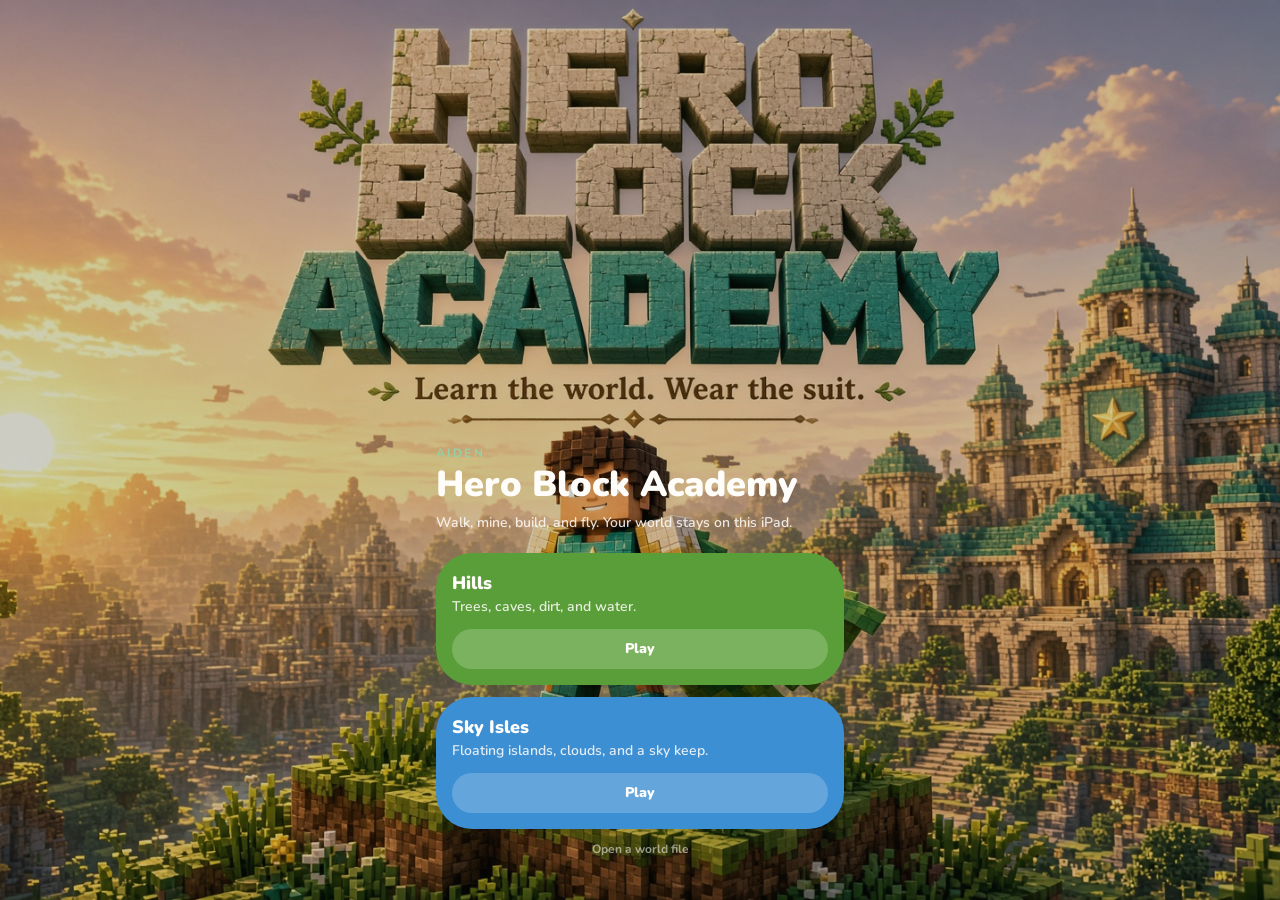
==== aiden/index.html @ 0fa84805 "Aiden: Minecraft inventory, craft, tools, more blocks" ====
<!DOCTYPE html>
<html lang="en">
  <head>
    <meta charset="UTF-8" />
    <meta name="viewport" content="width=device-width, initial-scale=1, maximum-scale=1, user-scalable=no, viewport-fit=cover" />
    <meta name="apple-mobile-web-app-capable" content="yes" />
    <meta name="apple-mobile-web-app-title" content="Hero Block" />
    <link rel="apple-touch-icon" href="./icon-180.png" />
    <link rel="manifest" href="./manifest.json" />
    <meta name="theme-color" content="#141c16" />
    <title>Hero Block Academy</title>
    <script type="module" crossorigin src="./assets/index-BmvlAuos.js"></script>
    <link rel="stylesheet" crossorigin href="./assets/index-CsBWogd1.css">
  </head>
  <body>
    <div id="root"></div>
  </body>
</html>
---- aiden/assets/index-CsBWogd1.css ----
@import "https://fonts.googleapis.com/css2?family=Nunito:wght@600;700;800;900&display=swap";@layer components;@layer properties{@supports (((-webkit-hyphens:none)) and (not (margin-trim:inline))) or ((-moz-orient:inline) and (not (color:rgb(from red r g b)))){*,:before,:after,::backdrop{--tw-translate-x:0;--tw-translate-y:0;--tw-translate-z:0;--tw-rotate-x:initial;--tw-rotate-y:initial;--tw-rotate-z:initial;--tw-skew-x:initial;--tw-skew-y:initial;--tw-space-y-reverse:0;--tw-border-style:solid;--tw-gradient-position:initial;--tw-gradient-from:#0000;--tw-gradient-via:#0000;--tw-gradient-to:#0000;--tw-gradient-stops:initial;--tw-gradient-via-stops:initial;--tw-gradient-from-position:0%;--tw-gradient-via-position:50%;--tw-gradient-to-position:100%;--tw-leading:initial;--tw-font-weight:initial;--tw-tracking:initial;--tw-ordinal:initial;--tw-slashed-zero:initial;--tw-numeric-figure:initial;--tw-numeric-spacing:initial;--tw-numeric-fraction:initial;--tw-shadow:0 0 #0000;--tw-shadow-color:initial;--tw-shadow-alpha:100%;--tw-inset-shadow:0 0 #0000;--tw-inset-shadow-color:initial;--tw-inset-shadow-alpha:100%;--tw-ring-color:initial;--tw-ring-shadow:0 0 #0000;--tw-inset-ring-color:initial;--tw-inset-ring-shadow:0 0 #0000;--tw-ring-inset:initial;--tw-ring-offset-width:0px;--tw-ring-offset-color:#fff;--tw-ring-offset-shadow:0 0 #0000;--tw-blur:initial;--tw-brightness:initial;--tw-contrast:initial;--tw-grayscale:initial;--tw-hue-rotate:initial;--tw-invert:initial;--tw-opacity:initial;--tw-saturate:initial;--tw-sepia:initial;--tw-drop-shadow:initial;--tw-drop-shadow-color:initial;--tw-drop-shadow-alpha:100%;--tw-drop-shadow-size:initial;--tw-ease:initial;--tw-scale-x:1;--tw-scale-y:1;--tw-scale-z:1;--tw-animation-delay:0s;--tw-animation-direction:normal;--tw-animation-duration:initial;--tw-animation-fill-mode:none;--tw-animation-iteration-count:1;--tw-enter-blur:0;--tw-enter-opacity:1;--tw-enter-rotate:0;--tw-enter-scale:1;--tw-enter-translate-x:0;--tw-enter-translate-y:0;--tw-exit-blur:0;--tw-exit-opacity:1;--tw-exit-rotate:0;--tw-exit-scale:1;--tw-exit-translate-x:0;--tw-exit-translate-y:0}}}@layer theme{:root,:host{--font-sans:"Nunito", ui-rounded, "Segoe UI", system-ui, sans-serif;--font-serif:ui-serif, Georgia, Cambria, "Times New Roman", Times, serif;--font-mono:ui-monospace, SFMono-Regular, Menlo, Monaco, Consolas, "Liberation Mono", "Courier New", monospace;--color-black:#2b211f;--color-white:#fffdf9;--spacing:.25rem;--container-sm:24rem;--container-md:28rem;--container-lg:32rem;--container-xl:36rem;--container-2xl:42rem;--container-3xl:48rem;--text-xs:.75rem;--text-xs--line-height:calc(1 / .75);--text-sm:.875rem;--text-sm--line-height:calc(1.25 / .875);--text-base:1rem;--text-base--line-height:calc(1.5 / 1);--text-lg:1.125rem;--text-lg--line-height:calc(1.75 / 1.125);--text-xl:1.25rem;--text-xl--line-height:calc(1.75 / 1.25);--text-2xl:1.5rem;--text-2xl--line-height:calc(2 / 1.5);--text-3xl:1.875rem;--text-3xl--line-height:calc(2.25 / 1.875);--text-4xl:2.25rem;--text-4xl--line-height:calc(2.5 / 2.25);--text-5xl:3rem;--text-5xl--line-height:1;--text-6xl:3.75rem;--text-6xl--line-height:1;--text-7xl:4.5rem;--text-7xl--line-height:1;--font-weight-medium:500;--font-weight-semibold:600;--font-weight-bold:700;--font-weight-extrabold:800;--font-weight-black:900;--tracking-tight:-.025em;--tracking-wider:.05em;--leading-tight:1.25;--leading-snug:1.375;--leading-relaxed:1.625;--radius-sm:12px;--radius-md:18px;--radius-lg:28px;--radius-xl:36px;--radius-2xl:1rem;--ease-out:cubic-bezier(0, 0, .2, 1);--animate-pulse:pulse 2s cubic-bezier(.4, 0, .6, 1) infinite;--default-font-family:var(--font-sans);--default-mono-font-family:var(--font-mono);--color-paper:#fff6eb;--color-paper-deep:#f3e2cf;--color-ink:#3d2c2a;--color-muted:#8a6f68;--color-surface:#fffdf9;--color-line:#ead6c4;--color-coral:#e85d4c;--color-peach:#ffb48a;--color-sun:#f0c14b;--color-leaf:#5eae6d;--color-sky:#4fb7c8;--color-rose:#e8899a;--color-plum:#8d6bb3;--color-red:#e85d4c;--color-orange:#ef8a3c;--color-yellow:#f0c14b;--color-green:#5eae6d;--color-blue:#4a9fe0;--color-purple:#8d6bb3;--color-pink:#e8899a}}@layer base{*,:after,:before,::backdrop{box-sizing:border-box;border:0 solid;margin:0;padding:0}::file-selector-button{box-sizing:border-box;border:0 solid;margin:0;padding:0}html,:host{-webkit-text-size-adjust:100%;tab-size:4;line-height:1.5;font-family:var(--default-font-family,-apple-system, BlinkMacSystemFont, "Segoe UI", Roboto, "Helvetica Neue", "Noto Sans", Arial, sans-serif, "Apple Color Emoji", "Segoe UI Emoji", "Segoe UI Symbol", "Noto Color Emoji");font-feature-settings:var(--default-font-feature-settings,normal);font-variation-settings:var(--default-font-variation-settings,normal);-webkit-tap-highlight-color:transparent}hr{height:0;color:inherit;border-top-width:1px}abbr:where([title]){-webkit-text-decoration:underline dotted;text-decoration:underline dotted}h1,h2,h3,h4,h5,h6{font-size:inherit;font-weight:inherit}a{color:inherit;-webkit-text-decoration:inherit;-webkit-text-decoration:inherit;-webkit-text-decoration:inherit;-webkit-text-decoration:inherit;text-decoration:inherit}b,strong{font-weight:bolder}code,kbd,samp,pre{font-family:var(--default-mono-font-family,ui-monospace, SFMono-Regular, Menlo, Monaco, Consolas, "Liberation Mono", "Courier New", monospace);font-feature-settings:var(--default-mono-font-feature-settings,normal);font-variation-settings:var(--default-mono-font-variation-settings,normal);font-size:1em}small{font-size:80%}sub,sup{vertical-align:baseline;font-size:75%;line-height:0;position:relative}sub{bottom:-.25em}sup{top:-.5em}table{text-indent:0;border-color:inherit;border-collapse:collapse}:-moz-focusring:where(:not(iframe)){outline:auto}progress{vertical-align:baseline}summary{display:list-item}ol,ul,menu{list-style:none}img,svg,video,canvas,audio,iframe,embed,object{vertical-align:middle;display:block}img,video{max-width:100%;height:auto}button,input,select,optgroup,textarea{font:inherit;font-feature-settings:inherit;font-variation-settings:inherit;letter-spacing:inherit;color:inherit;opacity:1;background-color:#0000;border-radius:0}::file-selector-button{font:inherit;font-feature-settings:inherit;font-variation-settings:inherit;letter-spacing:inherit;color:inherit;opacity:1;background-color:#0000;border-radius:0}:where(select:is([multiple],[size])) optgroup{font-weight:bolder}:where(select:is([multiple],[size])) optgroup option{padding-inline-start:20px}::file-selector-button{margin-inline-end:4px}::placeholder{opacity:1}@supports (not ((-webkit-appearance:-apple-pay-button))) or (contain-intrinsic-size:1px){::placeholder{color:currentColor}@supports (color:color-mix(in lab, red, red)){::placeholder{color:color-mix(in oklab, currentcolor 50%, transparent)}}}textarea{resize:vertical}::-webkit-search-decoration{-webkit-appearance:none}::-webkit-date-and-time-value{min-height:1lh;text-align:inherit}::-webkit-datetime-edit{display:inline-flex}::-webkit-datetime-edit-fields-wrapper{padding:0}::-webkit-datetime-edit{padding-block:0}::-webkit-datetime-edit-year-field{padding-block:0}::-webkit-datetime-edit-month-field{padding-block:0}::-webkit-datetime-edit-day-field{padding-block:0}::-webkit-datetime-edit-hour-field{padding-block:0}::-webkit-datetime-edit-minute-field{padding-block:0}::-webkit-datetime-edit-second-field{padding-block:0}::-webkit-datetime-edit-millisecond-field{padding-block:0}::-webkit-datetime-edit-meridiem-field{padding-block:0}::-webkit-calendar-picker-indicator{line-height:1}:-moz-ui-invalid{box-shadow:none}button,input:where([type=button],[type=reset],[type=submit]){appearance:button}::file-selector-button{appearance:button}::-webkit-inner-spin-button{height:auto}::-webkit-outer-spin-button{height:auto}[hidden]:where(:not([hidden=until-found])){display:none!important}html,body,#app{min-height:100%}html{background:var(--color-paper);color:var(--color-ink)}body{font-family:var(--font-sans);background:var(--color-paper);color:var(--color-ink);-webkit-tap-highlight-color:transparent;-webkit-font-smoothing:antialiased;margin:0}button:not(:disabled),[role=button]:not(:disabled){cursor:pointer}*{box-sizing:border-box}}@layer utilities{.pointer-events-none{pointer-events:none}.visible{visibility:visible}.absolute{position:absolute}.fixed{position:fixed}.relative{position:relative}.static{position:static}.sticky{position:sticky}.inset-0{inset:0}.-top-2{top:calc(var(--spacing) * -2)}.top-0{top:0}.top-1\/2{top:50%}.top-3{top:calc(var(--spacing) * 3)}.top-14{top:calc(var(--spacing) * 14)}.top-16{top:calc(var(--spacing) * 16)}.top-20{top:calc(var(--spacing) * 20)}.top-28{top:calc(var(--spacing) * 28)}.top-\[4\.6rem\]{top:4.6rem}.-right-4{right:calc(var(--spacing) * -4)}.right-0{right:0}.right-3{right:calc(var(--spacing) * 3)}.bottom-3{bottom:calc(var(--spacing) * 3)}.bottom-8{bottom:calc(var(--spacing) * 8)}.bottom-16{bottom:calc(var(--spacing) * 16)}.left-0{left:0}.left-1\/2{left:50%}.left-3{left:calc(var(--spacing) * 3)}.z-10{z-index:10}.z-20{z-index:20}.z-30{z-index:30}.z-40{z-index:40}.z-50{z-index:50}.mx-auto{margin-inline:auto}.mt-0\.5{margin-top:calc(var(--spacing) * .5)}.mt-1{margin-top:var(--spacing)}.mt-1\.5{margin-top:calc(var(--spacing) * 1.5)}.mt-2{margin-top:calc(var(--spacing) * 2)}.mt-3{margin-top:calc(var(--spacing) * 3)}.mt-4{margin-top:calc(var(--spacing) * 4)}.mt-5{margin-top:calc(var(--spacing) * 5)}.mt-6{margin-top:calc(var(--spacing) * 6)}.mt-8{margin-top:calc(var(--spacing) * 8)}.mt-10{margin-top:calc(var(--spacing) * 10)}.mr-4{margin-right:calc(var(--spacing) * 4)}.mb-1{margin-bottom:var(--spacing)}.mb-2{margin-bottom:calc(var(--spacing) * 2)}.mb-3{margin-bottom:calc(var(--spacing) * 3)}.mb-4{margin-bottom:calc(var(--spacing) * 4)}.ml-8{margin-left:calc(var(--spacing) * 8)}.block{display:block}.flex{display:flex}.grid{display:grid}.hidden{display:none}.inline{display:inline}.inline-block{display:inline-block}.table{display:table}.aspect-square{aspect-ratio:1}.h-1\.5{height:calc(var(--spacing) * 1.5)}.h-2\.5{height:calc(var(--spacing) * 2.5)}.h-5{height:calc(var(--spacing) * 5)}.h-6{height:calc(var(--spacing) * 6)}.h-8{height:calc(var(--spacing) * 8)}.h-10{height:calc(var(--spacing) * 10)}.h-11{height:calc(var(--spacing) * 11)}.h-12{height:calc(var(--spacing) * 12)}.h-14{height:calc(var(--spacing) * 14)}.h-16{height:calc(var(--spacing) * 16)}.h-20{height:calc(var(--spacing) * 20)}.h-24{height:calc(var(--spacing) * 24)}.h-28{height:calc(var(--spacing) * 28)}.h-40{height:calc(var(--spacing) * 40)}.h-44{height:calc(var(--spacing) * 44)}.h-72{height:calc(var(--spacing) * 72)}.h-\[62vh\]{height:62vh}.h-full{height:100%}.h-px{height:1px}.max-h-\[90dvh\]{max-height:90dvh}.min-h-12{min-height:calc(var(--spacing) * 12)}.min-h-14{min-height:calc(var(--spacing) * 14)}.min-h-24{min-height:calc(var(--spacing) * 24)}.min-h-28{min-height:calc(var(--spacing) * 28)}.min-h-32{min-height:calc(var(--spacing) * 32)}.min-h-40{min-height:calc(var(--spacing) * 40)}.min-h-dvh{min-height:100dvh}.w-1\.5{width:calc(var(--spacing) * 1.5)}.w-2\.5{width:calc(var(--spacing) * 2.5)}.w-5{width:calc(var(--spacing) * 5)}.w-6{width:calc(var(--spacing) * 6)}.w-8{width:calc(var(--spacing) * 8)}.w-10{width:calc(var(--spacing) * 10)}.w-11{width:calc(var(--spacing) * 11)}.w-14{width:calc(var(--spacing) * 14)}.w-16{width:calc(var(--spacing) * 16)}.w-20{width:calc(var(--spacing) * 20)}.w-44{width:calc(var(--spacing) * 44)}.w-48{width:calc(var(--spacing) * 48)}.w-56{width:calc(var(--spacing) * 56)}.w-full{width:100%}.w-px{width:1px}.max-w-2xl{max-width:var(--container-2xl)}.max-w-3xl{max-width:var(--container-3xl)}.max-w-24{max-width:calc(var(--spacing) * 24)}.max-w-\[18rem\]{max-width:18rem}.max-w-lg{max-width:var(--container-lg)}.max-w-md{max-width:var(--container-md)}.max-w-sm{max-width:var(--container-sm)}.max-w-xl{max-width:var(--container-xl)}.min-w-4{min-width:calc(var(--spacing) * 4)}.flex-1{flex:1}.shrink-0{flex-shrink:0}.grow{flex-grow:1}.origin-bottom{transform-origin:bottom}.-translate-x-1\/2{--tw-translate-x:calc(calc(1 / 2 * 100%) * -1);translate:var(--tw-translate-x) var(--tw-translate-y)}.-translate-y-1\/2{--tw-translate-y:calc(calc(1 / 2 * 100%) * -1);translate:var(--tw-translate-x) var(--tw-translate-y)}.transform{transform:var(--tw-rotate-x,) var(--tw-rotate-y,) var(--tw-rotate-z,) var(--tw-skew-x,) var(--tw-skew-y,)}.animate-pulse{animation:var(--animate-pulse)}.cursor-pointer{cursor:pointer}.touch-none{touch-action:none}.resize{resize:both}.list-decimal{list-style-type:decimal}.grid-cols-2{grid-template-columns:repeat(2,minmax(0,1fr))}.grid-cols-3{grid-template-columns:repeat(3,minmax(0,1fr))}.grid-cols-4{grid-template-columns:repeat(4,minmax(0,1fr))}.grid-cols-5{grid-template-columns:repeat(5,minmax(0,1fr))}.grid-cols-9{grid-template-columns:repeat(9,minmax(0,1fr))}.flex-col{flex-direction:column}.flex-wrap{flex-wrap:wrap}.place-items-center{place-items:center}.items-center{align-items:center}.items-end{align-items:flex-end}.justify-between{justify-content:space-between}.justify-center{justify-content:center}.justify-end{justify-content:flex-end}.gap-1{gap:var(--spacing)}.gap-1\.5{gap:calc(var(--spacing) * 1.5)}.gap-2{gap:calc(var(--spacing) * 2)}.gap-3{gap:calc(var(--spacing) * 3)}.gap-4{gap:calc(var(--spacing) * 4)}:where(.space-y-1>:not(:last-child)){--tw-space-y-reverse:0;margin-block-start:calc(var(--spacing) * var(--tw-space-y-reverse));margin-block-end:calc(var(--spacing) * calc(1 - var(--tw-space-y-reverse)))}:where(.space-y-1\.5>:not(:last-child)){--tw-space-y-reverse:0;margin-block-start:calc(calc(var(--spacing) * 1.5) * var(--tw-space-y-reverse));margin-block-end:calc(calc(var(--spacing) * 1.5) * calc(1 - var(--tw-space-y-reverse)))}:where(.space-y-2>:not(:last-child)){--tw-space-y-reverse:0;margin-block-start:calc(calc(var(--spacing) * 2) * var(--tw-space-y-reverse));margin-block-end:calc(calc(var(--spacing) * 2) * calc(1 - var(--tw-space-y-reverse)))}:where(.space-y-3>:not(:last-child)){--tw-space-y-reverse:0;margin-block-start:calc(calc(var(--spacing) * 3) * var(--tw-space-y-reverse));margin-block-end:calc(calc(var(--spacing) * 3) * calc(1 - var(--tw-space-y-reverse)))}:where(.space-y-4>:not(:last-child)){--tw-space-y-reverse:0;margin-block-start:calc(calc(var(--spacing) * 4) * var(--tw-space-y-reverse));margin-block-end:calc(calc(var(--spacing) * 4) * calc(1 - var(--tw-space-y-reverse)))}:where(.space-y-5>:not(:last-child)){--tw-space-y-reverse:0;margin-block-start:calc(calc(var(--spacing) * 5) * var(--tw-space-y-reverse));margin-block-end:calc(calc(var(--spacing) * 5) * calc(1 - var(--tw-space-y-reverse)))}.overflow-hidden{overflow:hidden}.overflow-x-auto{overflow-x:auto}.overflow-y-auto{overflow-y:auto}.rounded-2xl{border-radius:var(--radius-2xl)}.rounded-\[16px\]{border-radius:16px}.rounded-\[18px\]{border-radius:18px}.rounded-\[20px\]{border-radius:20px}.rounded-\[22px\]{border-radius:22px}.rounded-\[24px\]{border-radius:24px}.rounded-\[28px\]{border-radius:28px}.rounded-full{border-radius:2147483647px}.rounded-lg{border-radius:var(--radius-lg)}.rounded-md{border-radius:var(--radius-md)}.rounded-sm{border-radius:var(--radius-sm)}.rounded-xl{border-radius:var(--radius-xl)}.rounded-t-2xl{border-top-left-radius:var(--radius-2xl);border-top-right-radius:var(--radius-2xl)}.rounded-b-2xl{border-bottom-right-radius:var(--radius-2xl);border-bottom-left-radius:var(--radius-2xl)}.border{border-style:var(--tw-border-style);border-width:1px}.border-0{border-style:var(--tw-border-style);border-width:0}.border-4{border-style:var(--tw-border-style);border-width:4px}.border-ink{border-color:var(--color-ink)}.border-ink\/25{border-color:#3d2c2a40}@supports (color:color-mix(in lab, red, red)){.border-ink\/25{border-color:color-mix(in oklab, var(--color-ink) 25%, transparent)}}.border-line{border-color:var(--color-line)}.border-surface{border-color:var(--color-surface)}.border-white{border-color:var(--color-white)}.bg-\[\#1b241c\]{background-color:#1b241c}.bg-\[\#1b241c\]\/95{background-color:oklab(24.8654% -.0167204 .0104524/.95)}.bg-\[\#1b1814\]{background-color:#1b1814}.bg-\[\#1c1408\]{background-color:#1c1408}.bg-\[\#1f2a20\]{background-color:#1f2a20}.bg-\[\#2a241c\]{background-color:#2a241c}.bg-\[\#4a4034\]{background-color:#4a4034}.bg-\[\#6a8f42\]{background-color:#6a8f42}.bg-\[\#7cae5a\]{background-color:#7cae5a}.bg-\[\#8b5a3c\]{background-color:#8b5a3c}.bg-\[\#87c6e6\]{background-color:#87c6e6}.bg-\[\#241f1a\]{background-color:#241f1a}.bg-\[\#101810\]{background-color:#101810}.bg-\[\#e8b14a\]{background-color:#e8b14a}.bg-\[\#f4efe6\]{background-color:#f4efe6}.bg-\[\#fff6eb\]{background-color:#fff6eb}.bg-\[var\(--h-accent\)\]{background-color:var(--h-accent)}.bg-\[var\(--h-bg\)\]{background-color:var(--h-bg)}.bg-\[var\(--h-chip\)\]{background-color:var(--h-chip)}.bg-\[var\(--h-ok\)\]{background-color:var(--h-ok)}.bg-\[var\(--h-paper\)\]{background-color:var(--h-paper)}.bg-black\/10{background-color:#2b211f1a}@supports (color:color-mix(in lab, red, red)){.bg-black\/10{background-color:color-mix(in oklab, var(--color-black) 10%, transparent)}}.bg-black\/20{background-color:#2b211f33}@supports (color:color-mix(in lab, red, red)){.bg-black\/20{background-color:color-mix(in oklab, var(--color-black) 20%, transparent)}}.bg-black\/40{background-color:#2b211f66}@supports (color:color-mix(in lab, red, red)){.bg-black\/40{background-color:color-mix(in oklab, var(--color-black) 40%, transparent)}}.bg-black\/45{background-color:#2b211f73}@supports (color:color-mix(in lab, red, red)){.bg-black\/45{background-color:color-mix(in oklab, var(--color-black) 45%, transparent)}}.bg-black\/50{background-color:#2b211f80}@supports (color:color-mix(in lab, red, red)){.bg-black\/50{background-color:color-mix(in oklab, var(--color-black) 50%, transparent)}}.bg-black\/55{background-color:#2b211f8c}@supports (color:color-mix(in lab, red, red)){.bg-black\/55{background-color:color-mix(in oklab, var(--color-black) 55%, transparent)}}.bg-blue{background-color:var(--color-blue)}.bg-coral{background-color:var(--color-coral)}.bg-green{background-color:var(--color-green)}.bg-ink{background-color:var(--color-ink)}.bg-ink\/40{background-color:#3d2c2a66}@supports (color:color-mix(in lab, red, red)){.bg-ink\/40{background-color:color-mix(in oklab, var(--color-ink) 40%, transparent)}}.bg-leaf{background-color:var(--color-leaf)}.bg-orange{background-color:var(--color-orange)}.bg-paper{background-color:var(--color-paper)}.bg-paper-deep{background-color:var(--color-paper-deep)}.bg-peach{background-color:var(--color-peach)}.bg-pink{background-color:var(--color-pink)}.bg-plum{background-color:var(--color-plum)}.bg-purple{background-color:var(--color-purple)}.bg-red{background-color:var(--color-red)}.bg-rose{background-color:var(--color-rose)}.bg-sky{background-color:var(--color-sky)}.bg-sun{background-color:var(--color-sun)}.bg-surface{background-color:var(--color-surface)}.bg-white{background-color:var(--color-white)}.bg-white\/15{background-color:#fffdf926}@supports (color:color-mix(in lab, red, red)){.bg-white\/15{background-color:color-mix(in oklab, var(--color-white) 15%, transparent)}}.bg-white\/20{background-color:#fffdf933}@supports (color:color-mix(in lab, red, red)){.bg-white\/20{background-color:color-mix(in oklab, var(--color-white) 20%, transparent)}}.bg-yellow{background-color:var(--color-yellow)}.bg-gradient-to-b{--tw-gradient-position:to bottom in oklab;background-image:linear-gradient(var(--tw-gradient-stops))}.from-sky{--tw-gradient-from:var(--color-sky);--tw-gradient-stops:var(--tw-gradient-via-stops,var(--tw-gradient-position), var(--tw-gradient-from) var(--tw-gradient-from-position), var(--tw-gradient-to) var(--tw-gradient-to-position))}.to-\[\#d7f3ff\]{--tw-gradient-to:#d7f3ff;--tw-gradient-stops:var(--tw-gradient-via-stops,var(--tw-gradient-position), var(--tw-gradient-from) var(--tw-gradient-from-position), var(--tw-gradient-to) var(--tw-gradient-to-position))}.object-cover{object-fit:cover}.p-1{padding:var(--spacing)}.p-3{padding:calc(var(--spacing) * 3)}.p-4{padding:calc(var(--spacing) * 4)}.p-5{padding:calc(var(--spacing) * 5)}.p-6{padding:calc(var(--spacing) * 6)}.px-1{padding-inline:var(--spacing)}.px-2{padding-inline:calc(var(--spacing) * 2)}.px-3{padding-inline:calc(var(--spacing) * 3)}.px-4{padding-inline:calc(var(--spacing) * 4)}.px-5{padding-inline:calc(var(--spacing) * 5)}.px-6{padding-inline:calc(var(--spacing) * 6)}.py-1{padding-block:var(--spacing)}.py-2{padding-block:calc(var(--spacing) * 2)}.py-2\.5{padding-block:calc(var(--spacing) * 2.5)}.py-3{padding-block:calc(var(--spacing) * 3)}.py-4{padding-block:calc(var(--spacing) * 4)}.py-6{padding-block:calc(var(--spacing) * 6)}.py-8{padding-block:calc(var(--spacing) * 8)}.py-10{padding-block:calc(var(--spacing) * 10)}.py-12{padding-block:calc(var(--spacing) * 12)}.pt-3{padding-top:calc(var(--spacing) * 3)}.pt-8{padding-top:calc(var(--spacing) * 8)}.pt-\[max\(1\.25rem\,env\(safe-area-inset-top\)\)\]{padding-top:max(1.25rem, env(safe-area-inset-top))}.pb-1{padding-bottom:var(--spacing)}.pb-4{padding-bottom:calc(var(--spacing) * 4)}.pb-6{padding-bottom:calc(var(--spacing) * 6)}.pb-10{padding-bottom:calc(var(--spacing) * 10)}.pb-16{padding-bottom:calc(var(--spacing) * 16)}.pl-4{padding-left:calc(var(--spacing) * 4)}.pl-5{padding-left:calc(var(--spacing) * 5)}.text-center{text-align:center}.text-left{text-align:left}.text-right{text-align:right}.font-sans{font-family:var(--font-sans)}.font-serif{font-family:var(--font-serif)}.text-2xl{font-size:var(--text-2xl);line-height:var(--tw-leading,var(--text-2xl--line-height))}.text-3xl{font-size:var(--text-3xl);line-height:var(--tw-leading,var(--text-3xl--line-height))}.text-4xl{font-size:var(--text-4xl);line-height:var(--tw-leading,var(--text-4xl--line-height))}.text-5xl{font-size:var(--text-5xl);line-height:var(--tw-leading,var(--text-5xl--line-height))}.text-6xl{font-size:var(--text-6xl);line-height:var(--tw-leading,var(--text-6xl--line-height))}.text-7xl{font-size:var(--text-7xl);line-height:var(--tw-leading,var(--text-7xl--line-height))}.text-base{font-size:var(--text-base);line-height:var(--tw-leading,var(--text-base--line-height))}.text-lg{font-size:var(--text-lg);line-height:var(--tw-leading,var(--text-lg--line-height))}.text-sm{font-size:var(--text-sm);line-height:var(--tw-leading,var(--text-sm--line-height))}.text-xl{font-size:var(--text-xl);line-height:var(--tw-leading,var(--text-xl--line-height))}.text-xs{font-size:var(--text-xs);line-height:var(--tw-leading,var(--text-xs--line-height))}.text-\[1\.7rem\]{font-size:1.7rem}.text-\[2\.4rem\]{font-size:2.4rem}.text-\[10px\]{font-size:10px}.text-\[11px\]{font-size:11px}.leading-none{--tw-leading:1;line-height:1}.leading-relaxed{--tw-leading:var(--leading-relaxed);line-height:var(--leading-relaxed)}.leading-snug{--tw-leading:var(--leading-snug);line-height:var(--leading-snug)}.leading-tight{--tw-leading:var(--leading-tight);line-height:var(--leading-tight)}.font-black{--tw-font-weight:var(--font-weight-black);font-weight:var(--font-weight-black)}.font-bold{--tw-font-weight:var(--font-weight-bold);font-weight:var(--font-weight-bold)}.font-extrabold{--tw-font-weight:var(--font-weight-extrabold);font-weight:var(--font-weight-extrabold)}.font-medium{--tw-font-weight:var(--font-weight-medium);font-weight:var(--font-weight-medium)}.font-semibold{--tw-font-weight:var(--font-weight-semibold);font-weight:var(--font-weight-semibold)}.tracking-\[0\.2em\]{--tw-tracking:.2em;letter-spacing:.2em}.tracking-\[0\.14em\]{--tw-tracking:.14em;letter-spacing:.14em}.tracking-\[0\.16em\]{--tw-tracking:.16em;letter-spacing:.16em}.tracking-\[0\.18em\]{--tw-tracking:.18em;letter-spacing:.18em}.tracking-tight{--tw-tracking:var(--tracking-tight);letter-spacing:var(--tracking-tight)}.tracking-wider{--tw-tracking:var(--tracking-wider);letter-spacing:var(--tracking-wider)}.break-words{overflow-wrap:break-word}.break-all{word-break:break-all}.whitespace-pre-wrap{white-space:pre-wrap}.text-\[\#1c1408\]{color:#1c1408}.text-\[\#2a241c\]{color:#2a241c}.text-\[\#3d2c2a\]{color:#3d2c2a}.text-\[\#6b564f\]{color:#6b564f}.text-\[\#6f6a60\]{color:#6f6a60}.text-\[\#8a6f68\]{color:#8a6f68}.text-\[\#8fd4a8\]{color:#8fd4a8}.text-\[\#b7aa96\]{color:#b7aa96}.text-\[\#c9b27a\]{color:#c9b27a}.text-\[\#c9c0b0\]{color:#c9c0b0}.text-\[\#e7dfd2\]{color:#e7dfd2}.text-\[\#e8b14a\]{color:#e8b14a}.text-\[\#f4efe4\]{color:#f4efe4}.text-\[\#f4efe6\]{color:#f4efe6}.text-\[var\(--h-accent-fg\)\]{color:var(--h-accent-fg)}.text-\[var\(--h-muted\)\]{color:var(--h-muted)}.text-coral{color:var(--color-coral)}.text-ink{color:var(--color-ink)}.text-ink\/70{color:#3d2c2ab3}@supports (color:color-mix(in lab, red, red)){.text-ink\/70{color:color-mix(in oklab, var(--color-ink) 70%, transparent)}}.text-ink\/80{color:#3d2c2acc}@supports (color:color-mix(in lab, red, red)){.text-ink\/80{color:color-mix(in oklab, var(--color-ink) 80%, transparent)}}.text-muted{color:var(--color-muted)}.text-paper{color:var(--color-paper)}.text-white{color:var(--color-white)}.text-white\/50{color:#fffdf980}@supports (color:color-mix(in lab, red, red)){.text-white\/50{color:color-mix(in oklab, var(--color-white) 50%, transparent)}}.text-white\/55{color:#fffdf98c}@supports (color:color-mix(in lab, red, red)){.text-white\/55{color:color-mix(in oklab, var(--color-white) 55%, transparent)}}.text-white\/70{color:#fffdf9b3}@supports (color:color-mix(in lab, red, red)){.text-white\/70{color:color-mix(in oklab, var(--color-white) 70%, transparent)}}.text-white\/80{color:#fffdf9cc}@supports (color:color-mix(in lab, red, red)){.text-white\/80{color:color-mix(in oklab, var(--color-white) 80%, transparent)}}.text-white\/85{color:#fffdf9d9}@supports (color:color-mix(in lab, red, red)){.text-white\/85{color:color-mix(in oklab, var(--color-white) 85%, transparent)}}.capitalize{text-transform:capitalize}.uppercase{text-transform:uppercase}.tabular-nums{--tw-numeric-spacing:tabular-nums;font-variant-numeric:var(--tw-ordinal,) var(--tw-slashed-zero,) var(--tw-numeric-figure,) var(--tw-numeric-spacing,) var(--tw-numeric-fraction,)}.line-through{text-decoration-line:line-through}.underline{text-decoration-line:underline}.underline-offset-4{text-underline-offset:4px}.accent-coral{accent-color:var(--color-coral)}.opacity-70{opacity:.7}.opacity-80{opacity:.8}.opacity-90{opacity:.9}.shadow-\[var\(--h-shadow\)\]{--tw-shadow:var(--h-shadow);box-shadow:var(--tw-inset-shadow), var(--tw-inset-ring-shadow), var(--tw-ring-offset-shadow), var(--tw-ring-shadow), var(--tw-shadow)}.shadow-inner{--tw-shadow:inset 0 2px 4px 0 var(--tw-shadow-color,#0000000d);box-shadow:var(--tw-inset-shadow), var(--tw-inset-ring-shadow), var(--tw-ring-offset-shadow), var(--tw-ring-shadow), var(--tw-shadow)}.shadow-soft{--tw-shadow:0 10px 24px var(--tw-shadow-color,#3d2c2a1a);box-shadow:var(--tw-inset-shadow), var(--tw-inset-ring-shadow), var(--tw-ring-offset-shadow), var(--tw-ring-shadow), var(--tw-shadow)}.ring-1{--tw-ring-shadow:var(--tw-ring-inset,) 0 0 0 calc(1px + var(--tw-ring-offset-width)) var(--tw-ring-color,currentcolor);box-shadow:var(--tw-inset-shadow), var(--tw-inset-ring-shadow), var(--tw-ring-offset-shadow), var(--tw-ring-shadow), var(--tw-shadow)}.ring-2{--tw-ring-shadow:var(--tw-ring-inset,) 0 0 0 calc(2px + var(--tw-ring-offset-width)) var(--tw-ring-color,currentcolor);box-shadow:var(--tw-inset-shadow), var(--tw-inset-ring-shadow), var(--tw-ring-offset-shadow), var(--tw-ring-shadow), var(--tw-shadow)}.ring-4{--tw-ring-shadow:var(--tw-ring-inset,) 0 0 0 calc(4px + var(--tw-ring-offset-width)) var(--tw-ring-color,currentcolor);box-shadow:var(--tw-inset-shadow), var(--tw-inset-ring-shadow), var(--tw-ring-offset-shadow), var(--tw-ring-shadow), var(--tw-shadow)}.ring-\[var\(--h-line\)\]{--tw-ring-color:var(--h-line)}.ring-line{--tw-ring-color:var(--color-line)}.ring-rose{--tw-ring-color:var(--color-rose)}.ring-sun{--tw-ring-color:var(--color-sun)}.blur{--tw-blur:blur(8px);filter:var(--tw-blur,) var(--tw-brightness,) var(--tw-contrast,) var(--tw-grayscale,) var(--tw-hue-rotate,) var(--tw-invert,) var(--tw-saturate,) var(--tw-sepia,) var(--tw-drop-shadow,)}.filter{filter:var(--tw-blur,) var(--tw-brightness,) var(--tw-contrast,) var(--tw-grayscale,) var(--tw-hue-rotate,) var(--tw-invert,) var(--tw-saturate,) var(--tw-sepia,) var(--tw-drop-shadow,)}.ease-out{--tw-ease:var(--ease-out);transition-timing-function:var(--ease-out)}.outline-none{--tw-outline-style:none;outline-style:none}.running{animation-play-state:running}@media (hover:hover){.hover\:underline:hover{text-decoration-line:underline}}.focus\:ring-2:focus{--tw-ring-shadow:var(--tw-ring-inset,) 0 0 0 calc(2px + var(--tw-ring-offset-width)) var(--tw-ring-color,currentcolor);box-shadow:var(--tw-inset-shadow), var(--tw-inset-ring-shadow), var(--tw-ring-offset-shadow), var(--tw-ring-shadow), var(--tw-shadow)}.focus\:ring-sky:focus{--tw-ring-color:var(--color-sky)}.active\:scale-90:active{--tw-scale-x:90%;--tw-scale-y:90%;--tw-scale-z:90%;scale:var(--tw-scale-x) var(--tw-scale-y)}.active\:scale-95:active{--tw-scale-x:95%;--tw-scale-y:95%;--tw-scale-z:95%;scale:var(--tw-scale-x) var(--tw-scale-y)}.active\:bg-paper-deep:active{background-color:var(--color-paper-deep)}.disabled\:opacity-35:disabled{opacity:.35}.disabled\:opacity-60:disabled{opacity:.6}@media (width>=40rem){.sm\:w-56{width:calc(var(--spacing) * 56)}.sm\:grid-cols-4{grid-template-columns:repeat(4,minmax(0,1fr))}.sm\:items-center{align-items:center}.sm\:px-6{padding-inline:calc(var(--spacing) * 6)}.sm\:text-3xl{font-size:var(--text-3xl);line-height:var(--tw-leading,var(--text-3xl--line-height))}}@media (prefers-color-scheme:dark){.dark\:bg-white\/20{background-color:#fffdf933}@supports (color:color-mix(in lab, red, red)){.dark\:bg-white\/20{background-color:color-mix(in oklab, var(--color-white) 20%, transparent)}}}.\[\&_svg\]\:block svg{display:block}.\[\&_svg\]\:h-auto svg{height:auto}.\[\&_svg\]\:w-full svg{width:100%}}@property --tw-animation-delay{syntax:"*";inherits:false;initial-value:0s}@property --tw-animation-direction{syntax:"*";inherits:false;initial-value:normal}@property --tw-animation-duration{syntax:"*";inherits:false}@property --tw-animation-fill-mode{syntax:"*";inherits:false;initial-value:none}@property --tw-animation-iteration-count{syntax:"*";inherits:false;initial-value:1}@property --tw-enter-blur{syntax:"*";inherits:false;initial-value:0}@property --tw-enter-opacity{syntax:"*";inherits:false;initial-value:1}@property --tw-enter-rotate{syntax:"*";inherits:false;initial-value:0}@property --tw-enter-scale{syntax:"*";inherits:false;initial-value:1}@property --tw-enter-translate-x{syntax:"*";inherits:false;initial-value:0}@property --tw-enter-translate-y{syntax:"*";inherits:false;initial-value:0}@property --tw-exit-blur{syntax:"*";inherits:false;initial-value:0}@property --tw-exit-opacity{syntax:"*";inherits:false;initial-value:1}@property --tw-exit-rotate{syntax:"*";inherits:false;initial-value:0}@property --tw-exit-scale{syntax:"*";inherits:false;initial-value:1}@property --tw-exit-translate-x{syntax:"*";inherits:false;initial-value:0}@property --tw-exit-translate-y{syntax:"*";inherits:false;initial-value:0}.sparkle-bob{animation:2.4s ease-in-out infinite sparkle-bob}.sparkle-giggle{animation:.55s sparkle-giggle}.flower-pop{animation:.35s flower-pop}.bubble-rise{animation:7s linear forwards bubble-rise}.color-wash{animation:.7s forwards color-wash}.sparkle-float:before,.sparkle-float:after{content:"";pointer-events:none;background-image:radial-gradient(#fff7 1.5px,#0000 1.6px);background-size:28px 28px;animation:3s linear infinite twinkle;position:absolute;inset:0}@keyframes sparkle-bob{0%,to{transform:translateY(0)}50%{transform:translateY(-10px)}}@keyframes sparkle-giggle{0%,to{transform:rotate(0)scale(1)}25%{transform:rotate(-8deg)scale(1.06)}75%{transform:rotate(8deg)scale(1.06)}}@keyframes flower-pop{0%{transform:scale(.2)}70%{transform:scale(1.2)}to{transform:scale(1)}}@keyframes bubble-rise{0%{opacity:.95;transform:translateY(20px)}to{opacity:.15;transform:translateY(-70vh)}}@keyframes color-wash{0%{opacity:0}30%{opacity:.85}to{opacity:0}}@keyframes twinkle{0%{transform:translateY(0)}to{transform:translateY(-28px)}}@media (prefers-reduced-motion:reduce){*,:before,:after{transition-duration:.01ms!important;animation-duration:.01ms!important;animation-iteration-count:1!important}}html,body,#root{height:100%;margin:0;overflow:hidden}canvas{display:block;width:100%!important;height:100%!important}@property --tw-translate-x{syntax:"*";inherits:false;initial-value:0}@property --tw-translate-y{syntax:"*";inherits:false;initial-value:0}@property --tw-translate-z{syntax:"*";inherits:false;initial-value:0}@property --tw-rotate-x{syntax:"*";inherits:false}@property --tw-rotate-y{syntax:"*";inherits:false}@property --tw-rotate-z{syntax:"*";inherits:false}@property --tw-skew-x{syntax:"*";inherits:false}@property --tw-skew-y{syntax:"*";inherits:false}@property --tw-space-y-reverse{syntax:"*";inherits:false;initial-value:0}@property --tw-border-style{syntax:"*";inherits:false;initial-value:solid}@property --tw-gradient-position{syntax:"*";inherits:false}@property --tw-gradient-from{syntax:"<color>";inherits:false;initial-value:#0000}@property --tw-gradient-via{syntax:"<color>";inherits:false;initial-value:#0000}@property --tw-gradient-to{syntax:"<color>";inherits:false;initial-value:#0000}@property --tw-gradient-stops{syntax:"*";inherits:false}@property --tw-gradient-via-stops{syntax:"*";inherits:false}@property --tw-gradient-from-position{syntax:"<length-percentage>";inherits:false;initial-value:0%}@property --tw-gradient-via-position{syntax:"<length-percentage>";inherits:false;initial-value:50%}@property --tw-gradient-to-position{syntax:"<length-percentage>";inherits:false;initial-value:100%}@property --tw-leading{syntax:"*";inherits:false}@property --tw-font-weight{syntax:"*";inherits:false}@property --tw-tracking{syntax:"*";inherits:false}@property --tw-ordinal{syntax:"*";inherits:false}@property --tw-slashed-zero{syntax:"*";inherits:false}@property --tw-numeric-figure{syntax:"*";inherits:false}@property --tw-numeric-spacing{syntax:"*";inherits:false}@property --tw-numeric-fraction{syntax:"*";inherits:false}@property --tw-shadow{syntax:"*";inherits:false;initial-value:0 0 #0000}@property --tw-shadow-color{syntax:"*";inherits:false}@property --tw-shadow-alpha{syntax:"<percentage>";inherits:false;initial-value:100%}@property --tw-inset-shadow{syntax:"*";inherits:false;initial-value:0 0 #0000}@property --tw-inset-shadow-color{syntax:"*";inherits:false}@property --tw-inset-shadow-alpha{syntax:"<percentage>";inherits:false;initial-value:100%}@property --tw-ring-color{syntax:"*";inherits:false}@property --tw-ring-shadow{syntax:"*";inherits:false;initial-value:0 0 #0000}@property --tw-inset-ring-color{syntax:"*";inherits:false}@property --tw-inset-ring-shadow{syntax:"*";inherits:false;initial-value:0 0 #0000}@property --tw-ring-inset{syntax:"*";inherits:false}@property --tw-ring-offset-width{syntax:"<length>";inherits:false;initial-value:0}@property --tw-ring-offset-color{syntax:"*";inherits:false;initial-value:#fff}@property --tw-ring-offset-shadow{syntax:"*";inherits:false;initial-value:0 0 #0000}@property --tw-blur{syntax:"*";inherits:false}@property --tw-brightness{syntax:"*";inherits:false}@property --tw-contrast{syntax:"*";inherits:false}@property --tw-grayscale{syntax:"*";inherits:false}@property --tw-hue-rotate{syntax:"*";inherits:false}@property --tw-invert{syntax:"*";inherits:false}@property --tw-opacity{syntax:"*";inherits:false}@property --tw-saturate{syntax:"*";inherits:false}@property --tw-sepia{syntax:"*";inherits:false}@property --tw-drop-shadow{syntax:"*";inherits:false}@property --tw-drop-shadow-color{syntax:"*";inherits:false}@property --tw-drop-shadow-alpha{syntax:"<percentage>";inherits:false;initial-value:100%}@property --tw-drop-shadow-size{syntax:"*";inherits:false}@property --tw-ease{syntax:"*";inherits:false}@property --tw-scale-x{syntax:"*";inherits:false;initial-value:1}@property --tw-scale-y{syntax:"*";inherits:false;initial-value:1}@property --tw-scale-z{syntax:"*";inherits:false;initial-value:1}@keyframes pulse{50%{opacity:.5}}
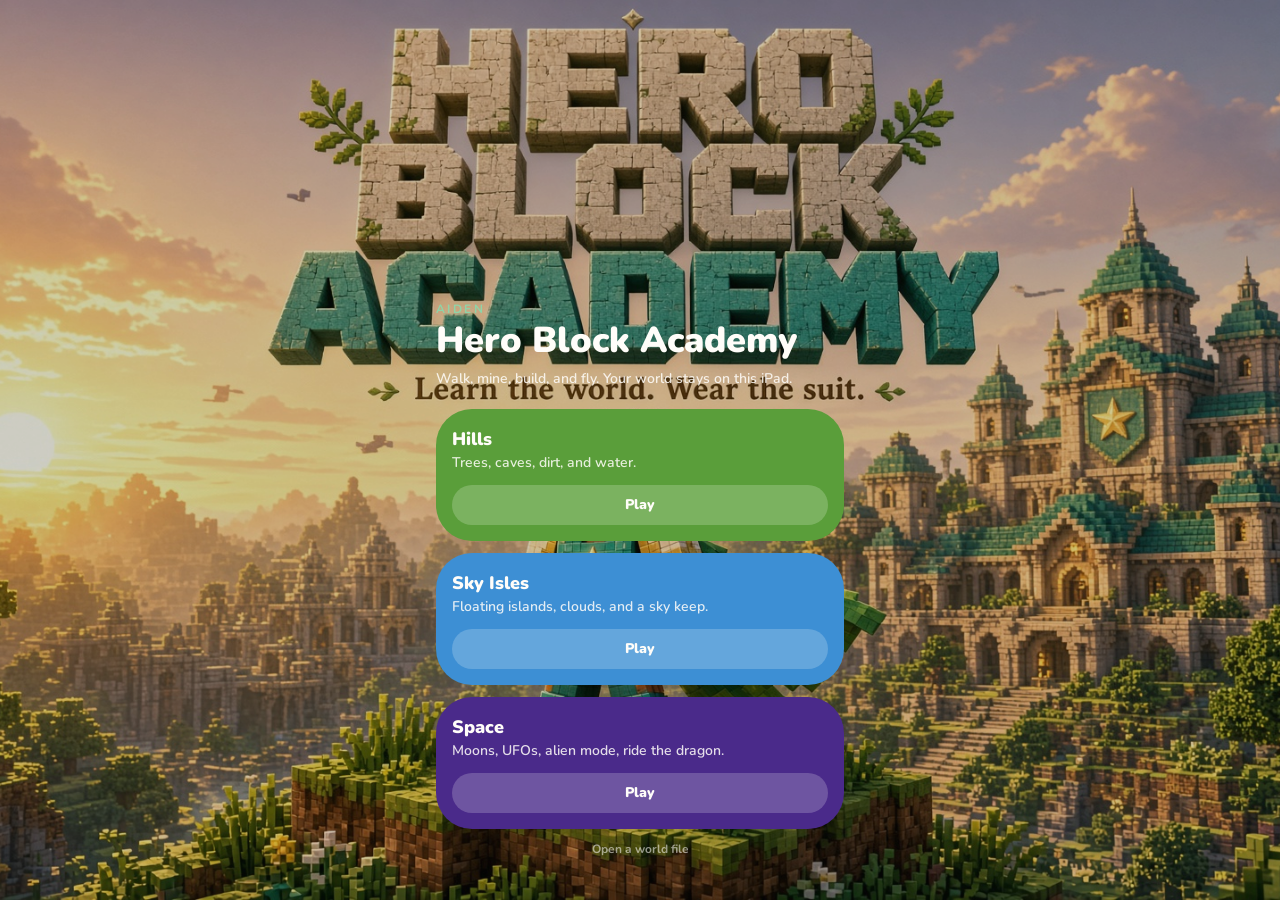
==== commit 9bdb42d5: "Aiden: space world, dragon, swords, UFO, inventory bank" ====
--- a/aiden/index.html
+++ b/aiden/index.html
@@ -9,8 +9,8 @@
     <link rel="manifest" href="./manifest.json" />
     <meta name="theme-color" content="#141c16" />
     <title>Hero Block Academy</title>
-    <script type="module" crossorigin src="./assets/index-BmvlAuos.js"></script>
-    <link rel="stylesheet" crossorigin href="./assets/index-CsBWogd1.css">
+    <script type="module" crossorigin src="./assets/index-Bot3Aa0D.js"></script>
+    <link rel="stylesheet" crossorigin href="./assets/index-BGmSWb0b.css">
   </head>
   <body>
     <div id="root"></div>
--- a/aiden/assets/index-BGmSWb0b.css
+++ b/aiden/assets/index-BGmSWb0b.css
@@ -0,0 +1 @@
+@import "https://fonts.googleapis.com/css2?family=Nunito:wght@600;700;800;900&display=swap";@layer components;@layer properties{@supports (((-webkit-hyphens:none)) and (not (margin-trim:inline))) or ((-moz-orient:inline) and (not (color:rgb(from red r g b)))){*,:before,:after,::backdrop{--tw-translate-x:0;--tw-translate-y:0;--tw-translate-z:0;--tw-rotate-x:initial;--tw-rotate-y:initial;--tw-rotate-z:initial;--tw-skew-x:initial;--tw-skew-y:initial;--tw-space-y-reverse:0;--tw-border-style:solid;--tw-gradient-position:initial;--tw-gradient-from:#0000;--tw-gradient-via:#0000;--tw-gradient-to:#0000;--tw-gradient-stops:initial;--tw-gradient-via-stops:initial;--tw-gradient-from-position:0%;--tw-gradient-via-position:50%;--tw-gradient-to-position:100%;--tw-leading:initial;--tw-font-weight:initial;--tw-tracking:initial;--tw-ordinal:initial;--tw-slashed-zero:initial;--tw-numeric-figure:initial;--tw-numeric-spacing:initial;--tw-numeric-fraction:initial;--tw-shadow:0 0 #0000;--tw-shadow-color:initial;--tw-shadow-alpha:100%;--tw-inset-shadow:0 0 #0000;--tw-inset-shadow-color:initial;--tw-inset-shadow-alpha:100%;--tw-ring-color:initial;--tw-ring-shadow:0 0 #0000;--tw-inset-ring-color:initial;--tw-inset-ring-shadow:0 0 #0000;--tw-ring-inset:initial;--tw-ring-offset-width:0px;--tw-ring-offset-color:#fff;--tw-ring-offset-shadow:0 0 #0000;--tw-blur:initial;--tw-brightness:initial;--tw-contrast:initial;--tw-grayscale:initial;--tw-hue-rotate:initial;--tw-invert:initial;--tw-opacity:initial;--tw-saturate:initial;--tw-sepia:initial;--tw-drop-shadow:initial;--tw-drop-shadow-color:initial;--tw-drop-shadow-alpha:100%;--tw-drop-shadow-size:initial;--tw-ease:initial;--tw-scale-x:1;--tw-scale-y:1;--tw-scale-z:1;--tw-animation-delay:0s;--tw-animation-direction:normal;--tw-animation-duration:initial;--tw-animation-fill-mode:none;--tw-animation-iteration-count:1;--tw-enter-blur:0;--tw-enter-opacity:1;--tw-enter-rotate:0;--tw-enter-scale:1;--tw-enter-translate-x:0;--tw-enter-translate-y:0;--tw-exit-blur:0;--tw-exit-opacity:1;--tw-exit-rotate:0;--tw-exit-scale:1;--tw-exit-translate-x:0;--tw-exit-translate-y:0}}}@layer theme{:root,:host{--font-sans:"Nunito", ui-rounded, "Segoe UI", system-ui, sans-serif;--font-serif:ui-serif, Georgia, Cambria, "Times New Roman", Times, serif;--font-mono:ui-monospace, SFMono-Regular, Menlo, Monaco, Consolas, "Liberation Mono", "Courier New", monospace;--color-black:#2b211f;--color-white:#fffdf9;--spacing:.25rem;--container-sm:24rem;--container-md:28rem;--container-lg:32rem;--container-xl:36rem;--container-2xl:42rem;--container-3xl:48rem;--text-xs:.75rem;--text-xs--line-height:calc(1 / .75);--text-sm:.875rem;--text-sm--line-height:calc(1.25 / .875);--text-base:1rem;--text-base--line-height:calc(1.5 / 1);--text-lg:1.125rem;--text-lg--line-height:calc(1.75 / 1.125);--text-xl:1.25rem;--text-xl--line-height:calc(1.75 / 1.25);--text-2xl:1.5rem;--text-2xl--line-height:calc(2 / 1.5);--text-3xl:1.875rem;--text-3xl--line-height:calc(2.25 / 1.875);--text-4xl:2.25rem;--text-4xl--line-height:calc(2.5 / 2.25);--text-5xl:3rem;--text-5xl--line-height:1;--text-6xl:3.75rem;--text-6xl--line-height:1;--text-7xl:4.5rem;--text-7xl--line-height:1;--font-weight-medium:500;--font-weight-semibold:600;--font-weight-bold:700;--font-weight-extrabold:800;--font-weight-black:900;--tracking-tight:-.025em;--tracking-wider:.05em;--leading-tight:1.25;--leading-snug:1.375;--leading-relaxed:1.625;--radius-sm:12px;--radius-md:18px;--radius-lg:28px;--radius-xl:36px;--radius-2xl:1rem;--ease-out:cubic-bezier(0, 0, .2, 1);--animate-pulse:pulse 2s cubic-bezier(.4, 0, .6, 1) infinite;--default-font-family:var(--font-sans);--default-mono-font-family:var(--font-mono);--color-paper:#fff6eb;--color-paper-deep:#f3e2cf;--color-ink:#3d2c2a;--color-muted:#8a6f68;--color-surface:#fffdf9;--color-line:#ead6c4;--color-coral:#e85d4c;--color-peach:#ffb48a;--color-sun:#f0c14b;--color-leaf:#5eae6d;--color-sky:#4fb7c8;--color-rose:#e8899a;--color-plum:#8d6bb3;--color-red:#e85d4c;--color-orange:#ef8a3c;--color-yellow:#f0c14b;--color-green:#5eae6d;--color-blue:#4a9fe0;--color-purple:#8d6bb3;--color-pink:#e8899a}}@layer base{*,:after,:before,::backdrop{box-sizing:border-box;border:0 solid;margin:0;padding:0}::file-selector-button{box-sizing:border-box;border:0 solid;margin:0;padding:0}html,:host{-webkit-text-size-adjust:100%;tab-size:4;line-height:1.5;font-family:var(--default-font-family,-apple-system, BlinkMacSystemFont, "Segoe UI", Roboto, "Helvetica Neue", "Noto Sans", Arial, sans-serif, "Apple Color Emoji", "Segoe UI Emoji", "Segoe UI Symbol", "Noto Color Emoji");font-feature-settings:var(--default-font-feature-settings,normal);font-variation-settings:var(--default-font-variation-settings,normal);-webkit-tap-highlight-color:transparent}hr{height:0;color:inherit;border-top-width:1px}abbr:where([title]){-webkit-text-decoration:underline dotted;text-decoration:underline dotted}h1,h2,h3,h4,h5,h6{font-size:inherit;font-weight:inherit}a{color:inherit;-webkit-text-decoration:inherit;-webkit-text-decoration:inherit;-webkit-text-decoration:inherit;-webkit-text-decoration:inherit;text-decoration:inherit}b,strong{font-weight:bolder}code,kbd,samp,pre{font-family:var(--default-mono-font-family,ui-monospace, SFMono-Regular, Menlo, Monaco, Consolas, "Liberation Mono", "Courier New", monospace);font-feature-settings:var(--default-mono-font-feature-settings,normal);font-variation-settings:var(--default-mono-font-variation-settings,normal);font-size:1em}small{font-size:80%}sub,sup{vertical-align:baseline;font-size:75%;line-height:0;position:relative}sub{bottom:-.25em}sup{top:-.5em}table{text-indent:0;border-color:inherit;border-collapse:collapse}:-moz-focusring:where(:not(iframe)){outline:auto}progress{vertical-align:baseline}summary{display:list-item}ol,ul,menu{list-style:none}img,svg,video,canvas,audio,iframe,embed,object{vertical-align:middle;display:block}img,video{max-width:100%;height:auto}button,input,select,optgroup,textarea{font:inherit;font-feature-settings:inherit;font-variation-settings:inherit;letter-spacing:inherit;color:inherit;opacity:1;background-color:#0000;border-radius:0}::file-selector-button{font:inherit;font-feature-settings:inherit;font-variation-settings:inherit;letter-spacing:inherit;color:inherit;opacity:1;background-color:#0000;border-radius:0}:where(select:is([multiple],[size])) optgroup{font-weight:bolder}:where(select:is([multiple],[size])) optgroup option{padding-inline-start:20px}::file-selector-button{margin-inline-end:4px}::placeholder{opacity:1}@supports (not ((-webkit-appearance:-apple-pay-button))) or (contain-intrinsic-size:1px){::placeholder{color:currentColor}@supports (color:color-mix(in lab, red, red)){::placeholder{color:color-mix(in oklab, currentcolor 50%, transparent)}}}textarea{resize:vertical}::-webkit-search-decoration{-webkit-appearance:none}::-webkit-date-and-time-value{min-height:1lh;text-align:inherit}::-webkit-datetime-edit{display:inline-flex}::-webkit-datetime-edit-fields-wrapper{padding:0}::-webkit-datetime-edit{padding-block:0}::-webkit-datetime-edit-year-field{padding-block:0}::-webkit-datetime-edit-month-field{padding-block:0}::-webkit-datetime-edit-day-field{padding-block:0}::-webkit-datetime-edit-hour-field{padding-block:0}::-webkit-datetime-edit-minute-field{padding-block:0}::-webkit-datetime-edit-second-field{padding-block:0}::-webkit-datetime-edit-millisecond-field{padding-block:0}::-webkit-datetime-edit-meridiem-field{padding-block:0}::-webkit-calendar-picker-indicator{line-height:1}:-moz-ui-invalid{box-shadow:none}button,input:where([type=button],[type=reset],[type=submit]){appearance:button}::file-selector-button{appearance:button}::-webkit-inner-spin-button{height:auto}::-webkit-outer-spin-button{height:auto}[hidden]:where(:not([hidden=until-found])){display:none!important}html,body,#app{min-height:100%}html{background:var(--color-paper);color:var(--color-ink)}body{font-family:var(--font-sans);background:var(--color-paper);color:var(--color-ink);-webkit-tap-highlight-color:transparent;-webkit-font-smoothing:antialiased;margin:0}button:not(:disabled),[role=button]:not(:disabled){cursor:pointer}*{box-sizing:border-box}}@layer utilities{.pointer-events-none{pointer-events:none}.visible{visibility:visible}.absolute{position:absolute}.fixed{position:fixed}.relative{position:relative}.static{position:static}.sticky{position:sticky}.inset-0{inset:0}.-top-2{top:calc(var(--spacing) * -2)}.top-0{top:0}.top-1\/2{top:50%}.top-3{top:calc(var(--spacing) * 3)}.top-14{top:calc(var(--spacing) * 14)}.top-16{top:calc(var(--spacing) * 16)}.top-24{top:calc(var(--spacing) * 24)}.top-28{top:calc(var(--spacing) * 28)}.top-\[4\.6rem\]{top:4.6rem}.top-\[5\.4rem\]{top:5.4rem}.-right-4{right:calc(var(--spacing) * -4)}.right-0{right:0}.right-3{right:calc(var(--spacing) * 3)}.bottom-3{bottom:calc(var(--spacing) * 3)}.bottom-8{bottom:calc(var(--spacing) * 8)}.bottom-16{bottom:calc(var(--spacing) * 16)}.left-0{left:0}.left-1\/2{left:50%}.left-3{left:calc(var(--spacing) * 3)}.z-10{z-index:10}.z-20{z-index:20}.z-30{z-index:30}.z-40{z-index:40}.z-50{z-index:50}.mx-auto{margin-inline:auto}.mt-0\.5{margin-top:calc(var(--spacing) * .5)}.mt-1{margin-top:var(--spacing)}.mt-1\.5{margin-top:calc(var(--spacing) * 1.5)}.mt-2{margin-top:calc(var(--spacing) * 2)}.mt-3{margin-top:calc(var(--spacing) * 3)}.mt-4{margin-top:calc(var(--spacing) * 4)}.mt-5{margin-top:calc(var(--spacing) * 5)}.mt-6{margin-top:calc(var(--spacing) * 6)}.mt-8{margin-top:calc(var(--spacing) * 8)}.mt-10{margin-top:calc(var(--spacing) * 10)}.mr-4{margin-right:calc(var(--spacing) * 4)}.mb-1{margin-bottom:var(--spacing)}.mb-2{margin-bottom:calc(var(--spacing) * 2)}.mb-3{margin-bottom:calc(var(--spacing) * 3)}.mb-4{margin-bottom:calc(var(--spacing) * 4)}.ml-8{margin-left:calc(var(--spacing) * 8)}.block{display:block}.flex{display:flex}.grid{display:grid}.hidden{display:none}.inline{display:inline}.inline-block{display:inline-block}.table{display:table}.aspect-square{aspect-ratio:1}.h-1\.5{height:calc(var(--spacing) * 1.5)}.h-2\.5{height:calc(var(--spacing) * 2.5)}.h-5{height:calc(var(--spacing) * 5)}.h-6{height:calc(var(--spacing) * 6)}.h-8{height:calc(var(--spacing) * 8)}.h-10{height:calc(var(--spacing) * 10)}.h-11{height:calc(var(--spacing) * 11)}.h-12{height:calc(var(--spacing) * 12)}.h-14{height:calc(var(--spacing) * 14)}.h-16{height:calc(var(--spacing) * 16)}.h-20{height:calc(var(--spacing) * 20)}.h-24{height:calc(var(--spacing) * 24)}.h-28{height:calc(var(--spacing) * 28)}.h-40{height:calc(var(--spacing) * 40)}.h-44{height:calc(var(--spacing) * 44)}.h-72{height:calc(var(--spacing) * 72)}.h-\[62vh\]{height:62vh}.h-full{height:100%}.h-px{height:1px}.max-h-28{max-height:calc(var(--spacing) * 28)}.max-h-\[90dvh\]{max-height:90dvh}.min-h-12{min-height:calc(var(--spacing) * 12)}.min-h-14{min-height:calc(var(--spacing) * 14)}.min-h-24{min-height:calc(var(--spacing) * 24)}.min-h-28{min-height:calc(var(--spacing) * 28)}.min-h-32{min-height:calc(var(--spacing) * 32)}.min-h-40{min-height:calc(var(--spacing) * 40)}.min-h-dvh{min-height:100dvh}.w-1\.5{width:calc(var(--spacing) * 1.5)}.w-2\.5{width:calc(var(--spacing) * 2.5)}.w-5{width:calc(var(--spacing) * 5)}.w-6{width:calc(var(--spacing) * 6)}.w-8{width:calc(var(--spacing) * 8)}.w-10{width:calc(var(--spacing) * 10)}.w-11{width:calc(var(--spacing) * 11)}.w-14{width:calc(var(--spacing) * 14)}.w-16{width:calc(var(--spacing) * 16)}.w-20{width:calc(var(--spacing) * 20)}.w-44{width:calc(var(--spacing) * 44)}.w-48{width:calc(var(--spacing) * 48)}.w-56{width:calc(var(--spacing) * 56)}.w-full{width:100%}.w-px{width:1px}.max-w-2xl{max-width:var(--container-2xl)}.max-w-3xl{max-width:var(--container-3xl)}.max-w-24{max-width:calc(var(--spacing) * 24)}.max-w-\[18rem\]{max-width:18rem}.max-w-\[220px\]{max-width:220px}.max-w-lg{max-width:var(--container-lg)}.max-w-md{max-width:var(--container-md)}.max-w-sm{max-width:var(--container-sm)}.max-w-xl{max-width:var(--container-xl)}.min-w-4{min-width:calc(var(--spacing) * 4)}.flex-1{flex:1}.shrink-0{flex-shrink:0}.grow{flex-grow:1}.origin-bottom{transform-origin:bottom}.-translate-x-1\/2{--tw-translate-x:calc(calc(1 / 2 * 100%) * -1);translate:var(--tw-translate-x) var(--tw-translate-y)}.-translate-y-1\/2{--tw-translate-y:calc(calc(1 / 2 * 100%) * -1);translate:var(--tw-translate-x) var(--tw-translate-y)}.transform{transform:var(--tw-rotate-x,) var(--tw-rotate-y,) var(--tw-rotate-z,) var(--tw-skew-x,) var(--tw-skew-y,)}.animate-pulse{animation:var(--animate-pulse)}.cursor-pointer{cursor:pointer}.touch-none{touch-action:none}.resize{resize:both}.list-decimal{list-style-type:decimal}.grid-cols-1{grid-template-columns:repeat(1,minmax(0,1fr))}.grid-cols-2{grid-template-columns:repeat(2,minmax(0,1fr))}.grid-cols-3{grid-template-columns:repeat(3,minmax(0,1fr))}.grid-cols-4{grid-template-columns:repeat(4,minmax(0,1fr))}.grid-cols-5{grid-template-columns:repeat(5,minmax(0,1fr))}.grid-cols-9{grid-template-columns:repeat(9,minmax(0,1fr))}.flex-col{flex-direction:column}.flex-wrap{flex-wrap:wrap}.place-items-center{place-items:center}.items-center{align-items:center}.items-end{align-items:flex-end}.justify-between{justify-content:space-between}.justify-center{justify-content:center}.justify-end{justify-content:flex-end}.gap-1{gap:var(--spacing)}.gap-1\.5{gap:calc(var(--spacing) * 1.5)}.gap-2{gap:calc(var(--spacing) * 2)}.gap-3{gap:calc(var(--spacing) * 3)}.gap-4{gap:calc(var(--spacing) * 4)}:where(.space-y-1>:not(:last-child)){--tw-space-y-reverse:0;margin-block-start:calc(var(--spacing) * var(--tw-space-y-reverse));margin-block-end:calc(var(--spacing) * calc(1 - var(--tw-space-y-reverse)))}:where(.space-y-1\.5>:not(:last-child)){--tw-space-y-reverse:0;margin-block-start:calc(calc(var(--spacing) * 1.5) * var(--tw-space-y-reverse));margin-block-end:calc(calc(var(--spacing) * 1.5) * calc(1 - var(--tw-space-y-reverse)))}:where(.space-y-2>:not(:last-child)){--tw-space-y-reverse:0;margin-block-start:calc(calc(var(--spacing) * 2) * var(--tw-space-y-reverse));margin-block-end:calc(calc(var(--spacing) * 2) * calc(1 - var(--tw-space-y-reverse)))}:where(.space-y-3>:not(:last-child)){--tw-space-y-reverse:0;margin-block-start:calc(calc(var(--spacing) * 3) * var(--tw-space-y-reverse));margin-block-end:calc(calc(var(--spacing) * 3) * calc(1 - var(--tw-space-y-reverse)))}:where(.space-y-4>:not(:last-child)){--tw-space-y-reverse:0;margin-block-start:calc(calc(var(--spacing) * 4) * var(--tw-space-y-reverse));margin-block-end:calc(calc(var(--spacing) * 4) * calc(1 - var(--tw-space-y-reverse)))}:where(.space-y-5>:not(:last-child)){--tw-space-y-reverse:0;margin-block-start:calc(calc(var(--spacing) * 5) * var(--tw-space-y-reverse));margin-block-end:calc(calc(var(--spacing) * 5) * calc(1 - var(--tw-space-y-reverse)))}.overflow-hidden{overflow:hidden}.overflow-x-auto{overflow-x:auto}.overflow-y-auto{overflow-y:auto}.rounded-2xl{border-radius:var(--radius-2xl)}.rounded-\[16px\]{border-radius:16px}.rounded-\[18px\]{border-radius:18px}.rounded-\[20px\]{border-radius:20px}.rounded-\[22px\]{border-radius:22px}.rounded-\[24px\]{border-radius:24px}.rounded-\[28px\]{border-radius:28px}.rounded-full{border-radius:2147483647px}.rounded-lg{border-radius:var(--radius-lg)}.rounded-md{border-radius:var(--radius-md)}.rounded-sm{border-radius:var(--radius-sm)}.rounded-xl{border-radius:var(--radius-xl)}.rounded-t-2xl{border-top-left-radius:var(--radius-2xl);border-top-right-radius:var(--radius-2xl)}.rounded-b-2xl{border-bottom-right-radius:var(--radius-2xl);border-bottom-left-radius:var(--radius-2xl)}.border{border-style:var(--tw-border-style);border-width:1px}.border-0{border-style:var(--tw-border-style);border-width:0}.border-4{border-style:var(--tw-border-style);border-width:4px}.border-ink{border-color:var(--color-ink)}.border-ink\/25{border-color:#3d2c2a40}@supports (color:color-mix(in lab, red, red)){.border-ink\/25{border-color:color-mix(in oklab, var(--color-ink) 25%, transparent)}}.border-line{border-color:var(--color-line)}.border-surface{border-color:var(--color-surface)}.border-white{border-color:var(--color-white)}.bg-\[\#1b241c\]{background-color:#1b241c}.bg-\[\#1b241c\]\/95{background-color:oklab(24.8654% -.0167204 .0104524/.95)}.bg-\[\#1b1814\]{background-color:#1b1814}.bg-\[\#1c1408\]{background-color:#1c1408}.bg-\[\#1c1814\]{background-color:#1c1814}.bg-\[\#1f2a20\]{background-color:#1f2a20}.bg-\[\#2a241c\]{background-color:#2a241c}.bg-\[\#4a4034\]{background-color:#4a4034}.bg-\[\#6a8f42\]{background-color:#6a8f42}.bg-\[\#7cae5a\]{background-color:#7cae5a}.bg-\[\#8b5a3c\]{background-color:#8b5a3c}.bg-\[\#87c6e6\]{background-color:#87c6e6}.bg-\[\#241f1a\]{background-color:#241f1a}.bg-\[\#101810\]{background-color:#101810}.bg-\[\#c45b3a\]{background-color:#c45b3a}.bg-\[\#e8b14a\]{background-color:#e8b14a}.bg-\[\#f4efe6\]{background-color:#f4efe6}.bg-\[\#fff6eb\]{background-color:#fff6eb}.bg-\[var\(--h-accent\)\]{background-color:var(--h-accent)}.bg-\[var\(--h-bg\)\]{background-color:var(--h-bg)}.bg-\[var\(--h-chip\)\]{background-color:var(--h-chip)}.bg-\[var\(--h-ok\)\]{background-color:var(--h-ok)}.bg-\[var\(--h-paper\)\]{background-color:var(--h-paper)}.bg-black\/10{background-color:#2b211f1a}@supports (color:color-mix(in lab, red, red)){.bg-black\/10{background-color:color-mix(in oklab, var(--color-black) 10%, transparent)}}.bg-black\/20{background-color:#2b211f33}@supports (color:color-mix(in lab, red, red)){.bg-black\/20{background-color:color-mix(in oklab, var(--color-black) 20%, transparent)}}.bg-black\/40{background-color:#2b211f66}@supports (color:color-mix(in lab, red, red)){.bg-black\/40{background-color:color-mix(in oklab, var(--color-black) 40%, transparent)}}.bg-black\/45{background-color:#2b211f73}@supports (color:color-mix(in lab, red, red)){.bg-black\/45{background-color:color-mix(in oklab, var(--color-black) 45%, transparent)}}.bg-black\/50{background-color:#2b211f80}@supports (color:color-mix(in lab, red, red)){.bg-black\/50{background-color:color-mix(in oklab, var(--color-black) 50%, transparent)}}.bg-black\/55{background-color:#2b211f8c}@supports (color:color-mix(in lab, red, red)){.bg-black\/55{background-color:color-mix(in oklab, var(--color-black) 55%, transparent)}}.bg-blue{background-color:var(--color-blue)}.bg-coral{background-color:var(--color-coral)}.bg-green{background-color:var(--color-green)}.bg-ink{background-color:var(--color-ink)}.bg-ink\/40{background-color:#3d2c2a66}@supports (color:color-mix(in lab, red, red)){.bg-ink\/40{background-color:color-mix(in oklab, var(--color-ink) 40%, transparent)}}.bg-leaf{background-color:var(--color-leaf)}.bg-orange{background-color:var(--color-orange)}.bg-paper{background-color:var(--color-paper)}.bg-paper-deep{background-color:var(--color-paper-deep)}.bg-peach{background-color:var(--color-peach)}.bg-pink{background-color:var(--color-pink)}.bg-plum{background-color:var(--color-plum)}.bg-purple{background-color:var(--color-purple)}.bg-red{background-color:var(--color-red)}.bg-rose{background-color:var(--color-rose)}.bg-sky{background-color:var(--color-sky)}.bg-sun{background-color:var(--color-sun)}.bg-surface{background-color:var(--color-surface)}.bg-white{background-color:var(--color-white)}.bg-white\/10{background-color:#fffdf91a}@supports (color:color-mix(in lab, red, red)){.bg-white\/10{background-color:color-mix(in oklab, var(--color-white) 10%, transparent)}}.bg-white\/15{background-color:#fffdf926}@supports (color:color-mix(in lab, red, red)){.bg-white\/15{background-color:color-mix(in oklab, var(--color-white) 15%, transparent)}}.bg-white\/20{background-color:#fffdf933}@supports (color:color-mix(in lab, red, red)){.bg-white\/20{background-color:color-mix(in oklab, var(--color-white) 20%, transparent)}}.bg-yellow{background-color:var(--color-yellow)}.bg-gradient-to-b{--tw-gradient-position:to bottom in oklab;background-image:linear-gradient(var(--tw-gradient-stops))}.from-sky{--tw-gradient-from:var(--color-sky);--tw-gradient-stops:var(--tw-gradient-via-stops,var(--tw-gradient-position), var(--tw-gradient-from) var(--tw-gradient-from-position), var(--tw-gradient-to) var(--tw-gradient-to-position))}.to-\[\#d7f3ff\]{--tw-gradient-to:#d7f3ff;--tw-gradient-stops:var(--tw-gradient-via-stops,var(--tw-gradient-position), var(--tw-gradient-from) var(--tw-gradient-from-position), var(--tw-gradient-to) var(--tw-gradient-to-position))}.object-cover{object-fit:cover}.p-1{padding:var(--spacing)}.p-3{padding:calc(var(--spacing) * 3)}.p-4{padding:calc(var(--spacing) * 4)}.p-5{padding:calc(var(--spacing) * 5)}.p-6{padding:calc(var(--spacing) * 6)}.px-1{padding-inline:var(--spacing)}.px-2{padding-inline:calc(var(--spacing) * 2)}.px-3{padding-inline:calc(var(--spacing) * 3)}.px-4{padding-inline:calc(var(--spacing) * 4)}.px-5{padding-inline:calc(var(--spacing) * 5)}.px-6{padding-inline:calc(var(--spacing) * 6)}.py-1{padding-block:var(--spacing)}.py-2{padding-block:calc(var(--spacing) * 2)}.py-2\.5{padding-block:calc(var(--spacing) * 2.5)}.py-3{padding-block:calc(var(--spacing) * 3)}.py-4{padding-block:calc(var(--spacing) * 4)}.py-6{padding-block:calc(var(--spacing) * 6)}.py-8{padding-block:calc(var(--spacing) * 8)}.py-10{padding-block:calc(var(--spacing) * 10)}.py-12{padding-block:calc(var(--spacing) * 12)}.pt-3{padding-top:calc(var(--spacing) * 3)}.pt-8{padding-top:calc(var(--spacing) * 8)}.pt-\[max\(1\.25rem\,env\(safe-area-inset-top\)\)\]{padding-top:max(1.25rem, env(safe-area-inset-top))}.pb-1{padding-bottom:var(--spacing)}.pb-4{padding-bottom:calc(var(--spacing) * 4)}.pb-6{padding-bottom:calc(var(--spacing) * 6)}.pb-10{padding-bottom:calc(var(--spacing) * 10)}.pb-16{padding-bottom:calc(var(--spacing) * 16)}.pl-4{padding-left:calc(var(--spacing) * 4)}.pl-5{padding-left:calc(var(--spacing) * 5)}.text-center{text-align:center}.text-left{text-align:left}.text-right{text-align:right}.font-sans{font-family:var(--font-sans)}.font-serif{font-family:var(--font-serif)}.text-2xl{font-size:var(--text-2xl);line-height:var(--tw-leading,var(--text-2xl--line-height))}.text-3xl{font-size:var(--text-3xl);line-height:var(--tw-leading,var(--text-3xl--line-height))}.text-4xl{font-size:var(--text-4xl);line-height:var(--tw-leading,var(--text-4xl--line-height))}.text-5xl{font-size:var(--text-5xl);line-height:var(--tw-leading,var(--text-5xl--line-height))}.text-6xl{font-size:var(--text-6xl);line-height:var(--tw-leading,var(--text-6xl--line-height))}.text-7xl{font-size:var(--text-7xl);line-height:var(--tw-leading,var(--text-7xl--line-height))}.text-base{font-size:var(--text-base);line-height:var(--tw-leading,var(--text-base--line-height))}.text-lg{font-size:var(--text-lg);line-height:var(--tw-leading,var(--text-lg--line-height))}.text-sm{font-size:var(--text-sm);line-height:var(--tw-leading,var(--text-sm--line-height))}.text-xl{font-size:var(--text-xl);line-height:var(--tw-leading,var(--text-xl--line-height))}.text-xs{font-size:var(--text-xs);line-height:var(--tw-leading,var(--text-xs--line-height))}.text-\[1\.7rem\]{font-size:1.7rem}.text-\[1\.8rem\]{font-size:1.8rem}.text-\[2\.2rem\]{font-size:2.2rem}.text-\[2\.4rem\]{font-size:2.4rem}.text-\[2rem\]{font-size:2rem}.text-\[10px\]{font-size:10px}.text-\[11px\]{font-size:11px}.leading-none{--tw-leading:1;line-height:1}.leading-relaxed{--tw-leading:var(--leading-relaxed);line-height:var(--leading-relaxed)}.leading-snug{--tw-leading:var(--leading-snug);line-height:var(--leading-snug)}.leading-tight{--tw-leading:var(--leading-tight);line-height:var(--leading-tight)}.font-black{--tw-font-weight:var(--font-weight-black);font-weight:var(--font-weight-black)}.font-bold{--tw-font-weight:var(--font-weight-bold);font-weight:var(--font-weight-bold)}.font-extrabold{--tw-font-weight:var(--font-weight-extrabold);font-weight:var(--font-weight-extrabold)}.font-medium{--tw-font-weight:var(--font-weight-medium);font-weight:var(--font-weight-medium)}.font-semibold{--tw-font-weight:var(--font-weight-semibold);font-weight:var(--font-weight-semibold)}.tracking-\[0\.2em\]{--tw-tracking:.2em;letter-spacing:.2em}.tracking-\[0\.3em\]{--tw-tracking:.3em;letter-spacing:.3em}.tracking-\[0\.4em\]{--tw-tracking:.4em;letter-spacing:.4em}.tracking-\[0\.14em\]{--tw-tracking:.14em;letter-spacing:.14em}.tracking-\[0\.16em\]{--tw-tracking:.16em;letter-spacing:.16em}.tracking-\[0\.18em\]{--tw-tracking:.18em;letter-spacing:.18em}.tracking-\[0\.35em\]{--tw-tracking:.35em;letter-spacing:.35em}.tracking-tight{--tw-tracking:var(--tracking-tight);letter-spacing:var(--tracking-tight)}.tracking-wider{--tw-tracking:var(--tracking-wider);letter-spacing:var(--tracking-wider)}.break-words{overflow-wrap:break-word}.break-all{word-break:break-all}.whitespace-pre-wrap{white-space:pre-wrap}.text-\[\#1c1408\]{color:#1c1408}.text-\[\#2a241c\]{color:#2a241c}.text-\[\#3d2c2a\]{color:#3d2c2a}.text-\[\#6b564f\]{color:#6b564f}.text-\[\#6f6a60\]{color:#6f6a60}.text-\[\#7dff9a\]{color:#7dff9a}.text-\[\#8a3a2a\]{color:#8a3a2a}.text-\[\#8a6f68\]{color:#8a6f68}.text-\[\#8fd4a8\]{color:#8fd4a8}.text-\[\#b7aa96\]{color:#b7aa96}.text-\[\#c9b27a\]{color:#c9b27a}.text-\[\#c9c0b0\]{color:#c9c0b0}.text-\[\#e7dfd2\]{color:#e7dfd2}.text-\[\#e8b14a\]{color:#e8b14a}.text-\[\#f4efe4\]{color:#f4efe4}.text-\[\#f4efe6\]{color:#f4efe6}.text-\[var\(--h-accent-fg\)\]{color:var(--h-accent-fg)}.text-\[var\(--h-muted\)\]{color:var(--h-muted)}.text-coral{color:var(--color-coral)}.text-ink{color:var(--color-ink)}.text-ink\/70{color:#3d2c2ab3}@supports (color:color-mix(in lab, red, red)){.text-ink\/70{color:color-mix(in oklab, var(--color-ink) 70%, transparent)}}.text-ink\/80{color:#3d2c2acc}@supports (color:color-mix(in lab, red, red)){.text-ink\/80{color:color-mix(in oklab, var(--color-ink) 80%, transparent)}}.text-muted{color:var(--color-muted)}.text-paper{color:var(--color-paper)}.text-white{color:var(--color-white)}.text-white\/50{color:#fffdf980}@supports (color:color-mix(in lab, red, red)){.text-white\/50{color:color-mix(in oklab, var(--color-white) 50%, transparent)}}.text-white\/55{color:#fffdf98c}@supports (color:color-mix(in lab, red, red)){.text-white\/55{color:color-mix(in oklab, var(--color-white) 55%, transparent)}}.text-white\/70{color:#fffdf9b3}@supports (color:color-mix(in lab, red, red)){.text-white\/70{color:color-mix(in oklab, var(--color-white) 70%, transparent)}}.text-white\/80{color:#fffdf9cc}@supports (color:color-mix(in lab, red, red)){.text-white\/80{color:color-mix(in oklab, var(--color-white) 80%, transparent)}}.text-white\/85{color:#fffdf9d9}@supports (color:color-mix(in lab, red, red)){.text-white\/85{color:color-mix(in oklab, var(--color-white) 85%, transparent)}}.capitalize{text-transform:capitalize}.uppercase{text-transform:uppercase}.tabular-nums{--tw-numeric-spacing:tabular-nums;font-variant-numeric:var(--tw-ordinal,) var(--tw-slashed-zero,) var(--tw-numeric-figure,) var(--tw-numeric-spacing,) var(--tw-numeric-fraction,)}.line-through{text-decoration-line:line-through}.underline{text-decoration-line:underline}.underline-offset-4{text-underline-offset:4px}.accent-coral{accent-color:var(--color-coral)}.opacity-70{opacity:.7}.opacity-80{opacity:.8}.opacity-90{opacity:.9}.shadow-\[var\(--h-shadow\)\]{--tw-shadow:var(--h-shadow);box-shadow:var(--tw-inset-shadow), var(--tw-inset-ring-shadow), var(--tw-ring-offset-shadow), var(--tw-ring-shadow), var(--tw-shadow)}.shadow-inner{--tw-shadow:inset 0 2px 4px 0 var(--tw-shadow-color,#0000000d);box-shadow:var(--tw-inset-shadow), var(--tw-inset-ring-shadow), var(--tw-ring-offset-shadow), var(--tw-ring-shadow), var(--tw-shadow)}.shadow-soft{--tw-shadow:0 10px 24px var(--tw-shadow-color,#3d2c2a1a);box-shadow:var(--tw-inset-shadow), var(--tw-inset-ring-shadow), var(--tw-ring-offset-shadow), var(--tw-ring-shadow), var(--tw-shadow)}.ring-1{--tw-ring-shadow:var(--tw-ring-inset,) 0 0 0 calc(1px + var(--tw-ring-offset-width)) var(--tw-ring-color,currentcolor);box-shadow:var(--tw-inset-shadow), var(--tw-inset-ring-shadow), var(--tw-ring-offset-shadow), var(--tw-ring-shadow), var(--tw-shadow)}.ring-2{--tw-ring-shadow:var(--tw-ring-inset,) 0 0 0 calc(2px + var(--tw-ring-offset-width)) var(--tw-ring-color,currentcolor);box-shadow:var(--tw-inset-shadow), var(--tw-inset-ring-shadow), var(--tw-ring-offset-shadow), var(--tw-ring-shadow), var(--tw-shadow)}.ring-4{--tw-ring-shadow:var(--tw-ring-inset,) 0 0 0 calc(4px + var(--tw-ring-offset-width)) var(--tw-ring-color,currentcolor);box-shadow:var(--tw-inset-shadow), var(--tw-inset-ring-shadow), var(--tw-ring-offset-shadow), var(--tw-ring-shadow), var(--tw-shadow)}.ring-\[var\(--h-line\)\]{--tw-ring-color:var(--h-line)}.ring-line{--tw-ring-color:var(--color-line)}.ring-rose{--tw-ring-color:var(--color-rose)}.ring-sun{--tw-ring-color:var(--color-sun)}.blur{--tw-blur:blur(8px);filter:var(--tw-blur,) var(--tw-brightness,) var(--tw-contrast,) var(--tw-grayscale,) var(--tw-hue-rotate,) var(--tw-invert,) var(--tw-saturate,) var(--tw-sepia,) var(--tw-drop-shadow,)}.filter{filter:var(--tw-blur,) var(--tw-brightness,) var(--tw-contrast,) var(--tw-grayscale,) var(--tw-hue-rotate,) var(--tw-invert,) var(--tw-saturate,) var(--tw-sepia,) var(--tw-drop-shadow,)}.ease-out{--tw-ease:var(--ease-out);transition-timing-function:var(--ease-out)}.outline-none{--tw-outline-style:none;outline-style:none}.running{animation-play-state:running}@media (hover:hover){.hover\:underline:hover{text-decoration-line:underline}}.focus\:ring-2:focus{--tw-ring-shadow:var(--tw-ring-inset,) 0 0 0 calc(2px + var(--tw-ring-offset-width)) var(--tw-ring-color,currentcolor);box-shadow:var(--tw-inset-shadow), var(--tw-inset-ring-shadow), var(--tw-ring-offset-shadow), var(--tw-ring-shadow), var(--tw-shadow)}.focus\:ring-sky:focus{--tw-ring-color:var(--color-sky)}.active\:scale-90:active{--tw-scale-x:90%;--tw-scale-y:90%;--tw-scale-z:90%;scale:var(--tw-scale-x) var(--tw-scale-y)}.active\:scale-95:active{--tw-scale-x:95%;--tw-scale-y:95%;--tw-scale-z:95%;scale:var(--tw-scale-x) var(--tw-scale-y)}.active\:bg-paper-deep:active{background-color:var(--color-paper-deep)}.disabled\:opacity-35:disabled{opacity:.35}.disabled\:opacity-50:disabled{opacity:.5}.disabled\:opacity-60:disabled{opacity:.6}@media (width>=40rem){.sm\:w-56{width:calc(var(--spacing) * 56)}.sm\:grid-cols-4{grid-template-columns:repeat(4,minmax(0,1fr))}.sm\:items-center{align-items:center}.sm\:px-6{padding-inline:calc(var(--spacing) * 6)}.sm\:text-3xl{font-size:var(--text-3xl);line-height:var(--tw-leading,var(--text-3xl--line-height))}}@media (prefers-color-scheme:dark){.dark\:bg-white\/20{background-color:#fffdf933}@supports (color:color-mix(in lab, red, red)){.dark\:bg-white\/20{background-color:color-mix(in oklab, var(--color-white) 20%, transparent)}}}.\[\&_svg\]\:block svg{display:block}.\[\&_svg\]\:h-auto svg{height:auto}.\[\&_svg\]\:w-full svg{width:100%}}@property --tw-animation-delay{syntax:"*";inherits:false;initial-value:0s}@property --tw-animation-direction{syntax:"*";inherits:false;initial-value:normal}@property --tw-animation-duration{syntax:"*";inherits:false}@property --tw-animation-fill-mode{syntax:"*";inherits:false;initial-value:none}@property --tw-animation-iteration-count{syntax:"*";inherits:false;initial-value:1}@property --tw-enter-blur{syntax:"*";inherits:false;initial-value:0}@property --tw-enter-opacity{syntax:"*";inherits:false;initial-value:1}@property --tw-enter-rotate{syntax:"*";inherits:false;initial-value:0}@property --tw-enter-scale{syntax:"*";inherits:false;initial-value:1}@property --tw-enter-translate-x{syntax:"*";inherits:false;initial-value:0}@property --tw-enter-translate-y{syntax:"*";inherits:false;initial-value:0}@property --tw-exit-blur{syntax:"*";inherits:false;initial-value:0}@property --tw-exit-opacity{syntax:"*";inherits:false;initial-value:1}@property --tw-exit-rotate{syntax:"*";inherits:false;initial-value:0}@property --tw-exit-scale{syntax:"*";inherits:false;initial-value:1}@property --tw-exit-translate-x{syntax:"*";inherits:false;initial-value:0}@property --tw-exit-translate-y{syntax:"*";inherits:false;initial-value:0}.sparkle-bob{animation:2.4s ease-in-out infinite sparkle-bob}.sparkle-giggle{animation:.55s sparkle-giggle}.flower-pop{animation:.35s flower-pop}.bubble-rise{animation:7s linear forwards bubble-rise}.color-wash{animation:.7s forwards color-wash}.sparkle-float:before,.sparkle-float:after{content:"";pointer-events:none;background-image:radial-gradient(#fff7 1.5px,#0000 1.6px);background-size:28px 28px;animation:3s linear infinite twinkle;position:absolute;inset:0}@keyframes sparkle-bob{0%,to{transform:translateY(0)}50%{transform:translateY(-10px)}}@keyframes sparkle-giggle{0%,to{transform:rotate(0)scale(1)}25%{transform:rotate(-8deg)scale(1.06)}75%{transform:rotate(8deg)scale(1.06)}}@keyframes flower-pop{0%{transform:scale(.2)}70%{transform:scale(1.2)}to{transform:scale(1)}}@keyframes bubble-rise{0%{opacity:.95;transform:translateY(20px)}to{opacity:.15;transform:translateY(-70vh)}}@keyframes color-wash{0%{opacity:0}30%{opacity:.85}to{opacity:0}}@keyframes twinkle{0%{transform:translateY(0)}to{transform:translateY(-28px)}}@media (prefers-reduced-motion:reduce){*,:before,:after{transition-duration:.01ms!important;animation-duration:.01ms!important;animation-iteration-count:1!important}}html,body,#root{height:100%;margin:0;overflow:hidden}canvas{display:block;width:100%!important;height:100%!important}@property --tw-translate-x{syntax:"*";inherits:false;initial-value:0}@property --tw-translate-y{syntax:"*";inherits:false;initial-value:0}@property --tw-translate-z{syntax:"*";inherits:false;initial-value:0}@property --tw-rotate-x{syntax:"*";inherits:false}@property --tw-rotate-y{syntax:"*";inherits:false}@property --tw-rotate-z{syntax:"*";inherits:false}@property --tw-skew-x{syntax:"*";inherits:false}@property --tw-skew-y{syntax:"*";inherits:false}@property --tw-space-y-reverse{syntax:"*";inherits:false;initial-value:0}@property --tw-border-style{syntax:"*";inherits:false;initial-value:solid}@property --tw-gradient-position{syntax:"*";inherits:false}@property --tw-gradient-from{syntax:"<color>";inherits:false;initial-value:#0000}@property --tw-gradient-via{syntax:"<color>";inherits:false;initial-value:#0000}@property --tw-gradient-to{syntax:"<color>";inherits:false;initial-value:#0000}@property --tw-gradient-stops{syntax:"*";inherits:false}@property --tw-gradient-via-stops{syntax:"*";inherits:false}@property --tw-gradient-from-position{syntax:"<length-percentage>";inherits:false;initial-value:0%}@property --tw-gradient-via-position{syntax:"<length-percentage>";inherits:false;initial-value:50%}@property --tw-gradient-to-position{syntax:"<length-percentage>";inherits:false;initial-value:100%}@property --tw-leading{syntax:"*";inherits:false}@property --tw-font-weight{syntax:"*";inherits:false}@property --tw-tracking{syntax:"*";inherits:false}@property --tw-ordinal{syntax:"*";inherits:false}@property --tw-slashed-zero{syntax:"*";inherits:false}@property --tw-numeric-figure{syntax:"*";inherits:false}@property --tw-numeric-spacing{syntax:"*";inherits:false}@property --tw-numeric-fraction{syntax:"*";inherits:false}@property --tw-shadow{syntax:"*";inherits:false;initial-value:0 0 #0000}@property --tw-shadow-color{syntax:"*";inherits:false}@property --tw-shadow-alpha{syntax:"<percentage>";inherits:false;initial-value:100%}@property --tw-inset-shadow{syntax:"*";inherits:false;initial-value:0 0 #0000}@property --tw-inset-shadow-color{syntax:"*";inherits:false}@property --tw-inset-shadow-alpha{syntax:"<percentage>";inherits:false;initial-value:100%}@property --tw-ring-color{syntax:"*";inherits:false}@property --tw-ring-shadow{syntax:"*";inherits:false;initial-value:0 0 #0000}@property --tw-inset-ring-color{syntax:"*";inherits:false}@property --tw-inset-ring-shadow{syntax:"*";inherits:false;initial-value:0 0 #0000}@property --tw-ring-inset{syntax:"*";inherits:false}@property --tw-ring-offset-width{syntax:"<length>";inherits:false;initial-value:0}@property --tw-ring-offset-color{syntax:"*";inherits:false;initial-value:#fff}@property --tw-ring-offset-shadow{syntax:"*";inherits:false;initial-value:0 0 #0000}@property --tw-blur{syntax:"*";inherits:false}@property --tw-brightness{syntax:"*";inherits:false}@property --tw-contrast{syntax:"*";inherits:false}@property --tw-grayscale{syntax:"*";inherits:false}@property --tw-hue-rotate{syntax:"*";inherits:false}@property --tw-invert{syntax:"*";inherits:false}@property --tw-opacity{syntax:"*";inherits:false}@property --tw-saturate{syntax:"*";inherits:false}@property --tw-sepia{syntax:"*";inherits:false}@property --tw-drop-shadow{syntax:"*";inherits:false}@property --tw-drop-shadow-color{syntax:"*";inherits:false}@property --tw-drop-shadow-alpha{syntax:"<percentage>";inherits:false;initial-value:100%}@property --tw-drop-shadow-size{syntax:"*";inherits:false}@property --tw-ease{syntax:"*";inherits:false}@property --tw-scale-x{syntax:"*";inherits:false;initial-value:1}@property --tw-scale-y{syntax:"*";inherits:false;initial-value:1}@property --tw-scale-z{syntax:"*";inherits:false;initial-value:1}@keyframes pulse{50%{opacity:.5}}
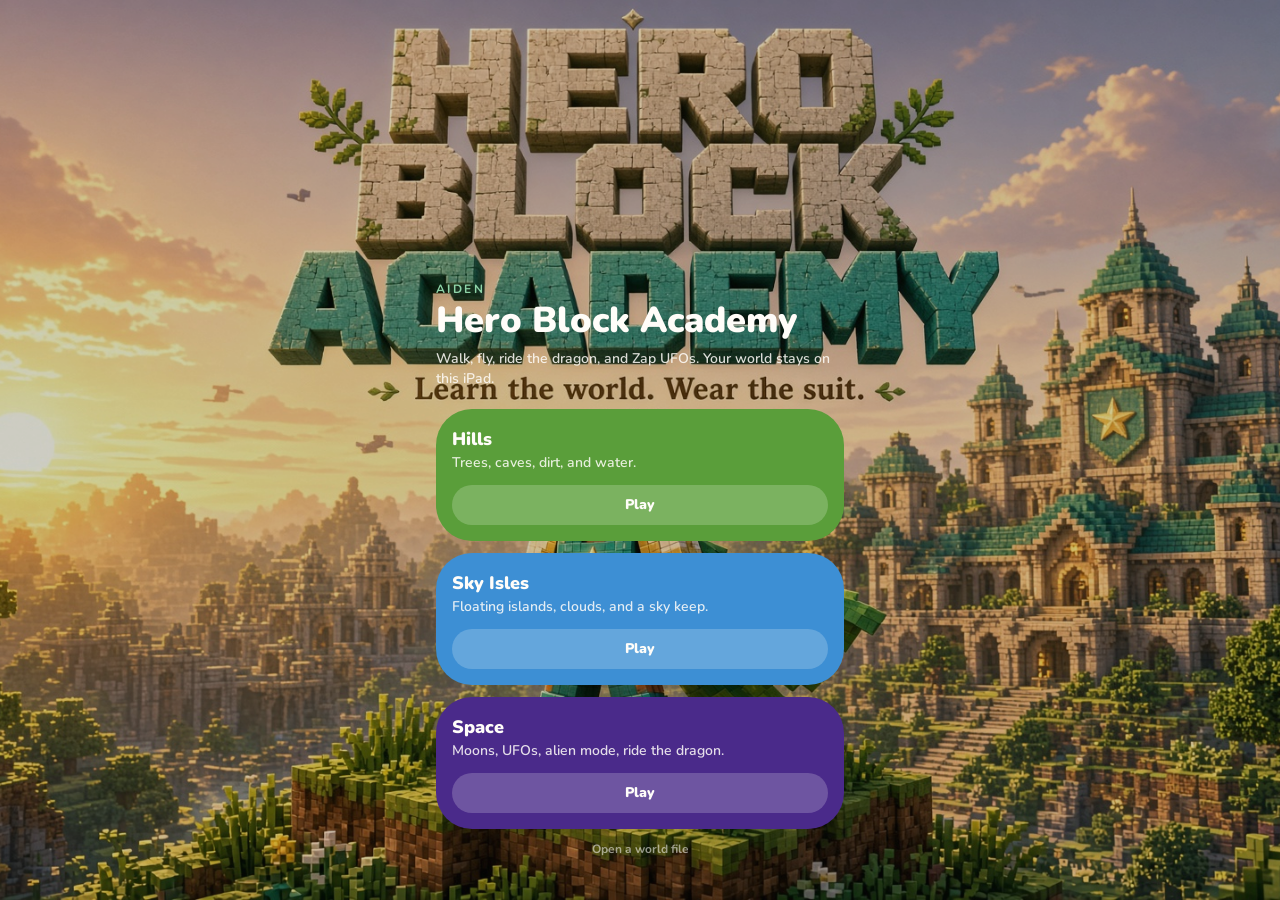
==== commit 72ea6b0f: "Fix space Zap, compact controls, closer UFOs" ====
--- a/aiden/index.html
+++ b/aiden/index.html
@@ -9,8 +9,8 @@
     <link rel="manifest" href="./manifest.json" />
     <meta name="theme-color" content="#141c16" />
     <title>Hero Block Academy</title>
-    <script type="module" crossorigin src="./assets/index-Bot3Aa0D.js"></script>
-    <link rel="stylesheet" crossorigin href="./assets/index-BGmSWb0b.css">
+    <script type="module" crossorigin src="./assets/index-sANspQsn.js"></script>
+    <link rel="stylesheet" crossorigin href="./assets/index-Batc4Ajo.css">
   </head>
   <body>
     <div id="root"></div>
--- a/aiden/assets/index-Batc4Ajo.css
+++ b/aiden/assets/index-Batc4Ajo.css
@@ -0,0 +1 @@
+@import "https://fonts.googleapis.com/css2?family=Nunito:wght@600;700;800;900&display=swap";@layer components;@layer properties{@supports (((-webkit-hyphens:none)) and (not (margin-trim:inline))) or ((-moz-orient:inline) and (not (color:rgb(from red r g b)))){*,:before,:after,::backdrop{--tw-translate-x:0;--tw-translate-y:0;--tw-translate-z:0;--tw-rotate-x:initial;--tw-rotate-y:initial;--tw-rotate-z:initial;--tw-skew-x:initial;--tw-skew-y:initial;--tw-space-y-reverse:0;--tw-border-style:solid;--tw-gradient-position:initial;--tw-gradient-from:#0000;--tw-gradient-via:#0000;--tw-gradient-to:#0000;--tw-gradient-stops:initial;--tw-gradient-via-stops:initial;--tw-gradient-from-position:0%;--tw-gradient-via-position:50%;--tw-gradient-to-position:100%;--tw-leading:initial;--tw-font-weight:initial;--tw-tracking:initial;--tw-ordinal:initial;--tw-slashed-zero:initial;--tw-numeric-figure:initial;--tw-numeric-spacing:initial;--tw-numeric-fraction:initial;--tw-shadow:0 0 #0000;--tw-shadow-color:initial;--tw-shadow-alpha:100%;--tw-inset-shadow:0 0 #0000;--tw-inset-shadow-color:initial;--tw-inset-shadow-alpha:100%;--tw-ring-color:initial;--tw-ring-shadow:0 0 #0000;--tw-inset-ring-color:initial;--tw-inset-ring-shadow:0 0 #0000;--tw-ring-inset:initial;--tw-ring-offset-width:0px;--tw-ring-offset-color:#fff;--tw-ring-offset-shadow:0 0 #0000;--tw-blur:initial;--tw-brightness:initial;--tw-contrast:initial;--tw-grayscale:initial;--tw-hue-rotate:initial;--tw-invert:initial;--tw-opacity:initial;--tw-saturate:initial;--tw-sepia:initial;--tw-drop-shadow:initial;--tw-drop-shadow-color:initial;--tw-drop-shadow-alpha:100%;--tw-drop-shadow-size:initial;--tw-ease:initial;--tw-scale-x:1;--tw-scale-y:1;--tw-scale-z:1;--tw-animation-delay:0s;--tw-animation-direction:normal;--tw-animation-duration:initial;--tw-animation-fill-mode:none;--tw-animation-iteration-count:1;--tw-enter-blur:0;--tw-enter-opacity:1;--tw-enter-rotate:0;--tw-enter-scale:1;--tw-enter-translate-x:0;--tw-enter-translate-y:0;--tw-exit-blur:0;--tw-exit-opacity:1;--tw-exit-rotate:0;--tw-exit-scale:1;--tw-exit-translate-x:0;--tw-exit-translate-y:0}}}@layer theme{:root,:host{--font-sans:"Nunito", ui-rounded, "Segoe UI", system-ui, sans-serif;--font-serif:ui-serif, Georgia, Cambria, "Times New Roman", Times, serif;--font-mono:ui-monospace, SFMono-Regular, Menlo, Monaco, Consolas, "Liberation Mono", "Courier New", monospace;--color-black:#2b211f;--color-white:#fffdf9;--spacing:.25rem;--container-sm:24rem;--container-md:28rem;--container-lg:32rem;--container-xl:36rem;--container-2xl:42rem;--container-3xl:48rem;--text-xs:.75rem;--text-xs--line-height:calc(1 / .75);--text-sm:.875rem;--text-sm--line-height:calc(1.25 / .875);--text-base:1rem;--text-base--line-height:calc(1.5 / 1);--text-lg:1.125rem;--text-lg--line-height:calc(1.75 / 1.125);--text-xl:1.25rem;--text-xl--line-height:calc(1.75 / 1.25);--text-2xl:1.5rem;--text-2xl--line-height:calc(2 / 1.5);--text-3xl:1.875rem;--text-3xl--line-height:calc(2.25 / 1.875);--text-4xl:2.25rem;--text-4xl--line-height:calc(2.5 / 2.25);--text-5xl:3rem;--text-5xl--line-height:1;--text-6xl:3.75rem;--text-6xl--line-height:1;--text-7xl:4.5rem;--text-7xl--line-height:1;--font-weight-medium:500;--font-weight-semibold:600;--font-weight-bold:700;--font-weight-extrabold:800;--font-weight-black:900;--tracking-tight:-.025em;--tracking-wider:.05em;--leading-tight:1.25;--leading-snug:1.375;--leading-relaxed:1.625;--radius-sm:12px;--radius-md:18px;--radius-lg:28px;--radius-xl:36px;--radius-2xl:1rem;--ease-out:cubic-bezier(0, 0, .2, 1);--animate-pulse:pulse 2s cubic-bezier(.4, 0, .6, 1) infinite;--default-font-family:var(--font-sans);--default-mono-font-family:var(--font-mono);--color-paper:#fff6eb;--color-paper-deep:#f3e2cf;--color-ink:#3d2c2a;--color-muted:#8a6f68;--color-surface:#fffdf9;--color-line:#ead6c4;--color-coral:#e85d4c;--color-peach:#ffb48a;--color-sun:#f0c14b;--color-leaf:#5eae6d;--color-sky:#4fb7c8;--color-rose:#e8899a;--color-plum:#8d6bb3;--color-red:#e85d4c;--color-orange:#ef8a3c;--color-yellow:#f0c14b;--color-green:#5eae6d;--color-blue:#4a9fe0;--color-purple:#8d6bb3;--color-pink:#e8899a}}@layer base{*,:after,:before,::backdrop{box-sizing:border-box;border:0 solid;margin:0;padding:0}::file-selector-button{box-sizing:border-box;border:0 solid;margin:0;padding:0}html,:host{-webkit-text-size-adjust:100%;tab-size:4;line-height:1.5;font-family:var(--default-font-family,-apple-system, BlinkMacSystemFont, "Segoe UI", Roboto, "Helvetica Neue", "Noto Sans", Arial, sans-serif, "Apple Color Emoji", "Segoe UI Emoji", "Segoe UI Symbol", "Noto Color Emoji");font-feature-settings:var(--default-font-feature-settings,normal);font-variation-settings:var(--default-font-variation-settings,normal);-webkit-tap-highlight-color:transparent}hr{height:0;color:inherit;border-top-width:1px}abbr:where([title]){-webkit-text-decoration:underline dotted;text-decoration:underline dotted}h1,h2,h3,h4,h5,h6{font-size:inherit;font-weight:inherit}a{color:inherit;-webkit-text-decoration:inherit;-webkit-text-decoration:inherit;-webkit-text-decoration:inherit;-webkit-text-decoration:inherit;text-decoration:inherit}b,strong{font-weight:bolder}code,kbd,samp,pre{font-family:var(--default-mono-font-family,ui-monospace, SFMono-Regular, Menlo, Monaco, Consolas, "Liberation Mono", "Courier New", monospace);font-feature-settings:var(--default-mono-font-feature-settings,normal);font-variation-settings:var(--default-mono-font-variation-settings,normal);font-size:1em}small{font-size:80%}sub,sup{vertical-align:baseline;font-size:75%;line-height:0;position:relative}sub{bottom:-.25em}sup{top:-.5em}table{text-indent:0;border-color:inherit;border-collapse:collapse}:-moz-focusring:where(:not(iframe)){outline:auto}progress{vertical-align:baseline}summary{display:list-item}ol,ul,menu{list-style:none}img,svg,video,canvas,audio,iframe,embed,object{vertical-align:middle;display:block}img,video{max-width:100%;height:auto}button,input,select,optgroup,textarea{font:inherit;font-feature-settings:inherit;font-variation-settings:inherit;letter-spacing:inherit;color:inherit;opacity:1;background-color:#0000;border-radius:0}::file-selector-button{font:inherit;font-feature-settings:inherit;font-variation-settings:inherit;letter-spacing:inherit;color:inherit;opacity:1;background-color:#0000;border-radius:0}:where(select:is([multiple],[size])) optgroup{font-weight:bolder}:where(select:is([multiple],[size])) optgroup option{padding-inline-start:20px}::file-selector-button{margin-inline-end:4px}::placeholder{opacity:1}@supports (not ((-webkit-appearance:-apple-pay-button))) or (contain-intrinsic-size:1px){::placeholder{color:currentColor}@supports (color:color-mix(in lab, red, red)){::placeholder{color:color-mix(in oklab, currentcolor 50%, transparent)}}}textarea{resize:vertical}::-webkit-search-decoration{-webkit-appearance:none}::-webkit-date-and-time-value{min-height:1lh;text-align:inherit}::-webkit-datetime-edit{display:inline-flex}::-webkit-datetime-edit-fields-wrapper{padding:0}::-webkit-datetime-edit{padding-block:0}::-webkit-datetime-edit-year-field{padding-block:0}::-webkit-datetime-edit-month-field{padding-block:0}::-webkit-datetime-edit-day-field{padding-block:0}::-webkit-datetime-edit-hour-field{padding-block:0}::-webkit-datetime-edit-minute-field{padding-block:0}::-webkit-datetime-edit-second-field{padding-block:0}::-webkit-datetime-edit-millisecond-field{padding-block:0}::-webkit-datetime-edit-meridiem-field{padding-block:0}::-webkit-calendar-picker-indicator{line-height:1}:-moz-ui-invalid{box-shadow:none}button,input:where([type=button],[type=reset],[type=submit]){appearance:button}::file-selector-button{appearance:button}::-webkit-inner-spin-button{height:auto}::-webkit-outer-spin-button{height:auto}[hidden]:where(:not([hidden=until-found])){display:none!important}html,body,#app{min-height:100%}html{background:var(--color-paper);color:var(--color-ink)}body{font-family:var(--font-sans);background:var(--color-paper);color:var(--color-ink);-webkit-tap-highlight-color:transparent;-webkit-font-smoothing:antialiased;margin:0}button:not(:disabled),[role=button]:not(:disabled){cursor:pointer}*{box-sizing:border-box}}@layer utilities{.pointer-events-none{pointer-events:none}.visible{visibility:visible}.absolute{position:absolute}.fixed{position:fixed}.relative{position:relative}.static{position:static}.sticky{position:sticky}.inset-0{inset:0}.-top-2{top:calc(var(--spacing) * -2)}.top-0{top:0}.top-1\/2{top:50%}.top-2{top:calc(var(--spacing) * 2)}.top-3{top:calc(var(--spacing) * 3)}.top-10{top:calc(var(--spacing) * 10)}.top-14{top:calc(var(--spacing) * 14)}.top-16{top:calc(var(--spacing) * 16)}.top-20{top:calc(var(--spacing) * 20)}.top-24{top:calc(var(--spacing) * 24)}.top-28{top:calc(var(--spacing) * 28)}.top-\[4\.6rem\]{top:4.6rem}.top-\[5\.4rem\]{top:5.4rem}.top-\[6\.4rem\]{top:6.4rem}.-right-4{right:calc(var(--spacing) * -4)}.right-0{right:0}.right-3{right:calc(var(--spacing) * 3)}.bottom-2{bottom:calc(var(--spacing) * 2)}.bottom-3{bottom:calc(var(--spacing) * 3)}.bottom-8{bottom:calc(var(--spacing) * 8)}.bottom-16{bottom:calc(var(--spacing) * 16)}.left-0{left:0}.left-1\/2{left:50%}.left-3{left:calc(var(--spacing) * 3)}.z-10{z-index:10}.z-20{z-index:20}.z-30{z-index:30}.z-40{z-index:40}.z-50{z-index:50}.mx-auto{margin-inline:auto}.mt-0\.5{margin-top:calc(var(--spacing) * .5)}.mt-1{margin-top:var(--spacing)}.mt-1\.5{margin-top:calc(var(--spacing) * 1.5)}.mt-2{margin-top:calc(var(--spacing) * 2)}.mt-3{margin-top:calc(var(--spacing) * 3)}.mt-4{margin-top:calc(var(--spacing) * 4)}.mt-5{margin-top:calc(var(--spacing) * 5)}.mt-6{margin-top:calc(var(--spacing) * 6)}.mt-8{margin-top:calc(var(--spacing) * 8)}.mt-10{margin-top:calc(var(--spacing) * 10)}.mr-4{margin-right:calc(var(--spacing) * 4)}.mb-1{margin-bottom:var(--spacing)}.mb-2{margin-bottom:calc(var(--spacing) * 2)}.mb-3{margin-bottom:calc(var(--spacing) * 3)}.mb-4{margin-bottom:calc(var(--spacing) * 4)}.ml-8{margin-left:calc(var(--spacing) * 8)}.block{display:block}.flex{display:flex}.grid{display:grid}.hidden{display:none}.inline{display:inline}.inline-block{display:inline-block}.table{display:table}.aspect-square{aspect-ratio:1}.h-1\.5{height:calc(var(--spacing) * 1.5)}.h-2\.5{height:calc(var(--spacing) * 2.5)}.h-4{height:calc(var(--spacing) * 4)}.h-5{height:calc(var(--spacing) * 5)}.h-6{height:calc(var(--spacing) * 6)}.h-7{height:calc(var(--spacing) * 7)}.h-8{height:calc(var(--spacing) * 8)}.h-10{height:calc(var(--spacing) * 10)}.h-11{height:calc(var(--spacing) * 11)}.h-12{height:calc(var(--spacing) * 12)}.h-14{height:calc(var(--spacing) * 14)}.h-16{height:calc(var(--spacing) * 16)}.h-20{height:calc(var(--spacing) * 20)}.h-24{height:calc(var(--spacing) * 24)}.h-28{height:calc(var(--spacing) * 28)}.h-40{height:calc(var(--spacing) * 40)}.h-44{height:calc(var(--spacing) * 44)}.h-72{height:calc(var(--spacing) * 72)}.h-\[62vh\]{height:62vh}.h-full{height:100%}.h-px{height:1px}.max-h-28{max-height:calc(var(--spacing) * 28)}.max-h-\[90dvh\]{max-height:90dvh}.min-h-12{min-height:calc(var(--spacing) * 12)}.min-h-14{min-height:calc(var(--spacing) * 14)}.min-h-24{min-height:calc(var(--spacing) * 24)}.min-h-28{min-height:calc(var(--spacing) * 28)}.min-h-32{min-height:calc(var(--spacing) * 32)}.min-h-40{min-height:calc(var(--spacing) * 40)}.min-h-dvh{min-height:100dvh}.w-1\.5{width:calc(var(--spacing) * 1.5)}.w-2\.5{width:calc(var(--spacing) * 2.5)}.w-5{width:calc(var(--spacing) * 5)}.w-6{width:calc(var(--spacing) * 6)}.w-7{width:calc(var(--spacing) * 7)}.w-8{width:calc(var(--spacing) * 8)}.w-10{width:calc(var(--spacing) * 10)}.w-11{width:calc(var(--spacing) * 11)}.w-12{width:calc(var(--spacing) * 12)}.w-14{width:calc(var(--spacing) * 14)}.w-16{width:calc(var(--spacing) * 16)}.w-20{width:calc(var(--spacing) * 20)}.w-44{width:calc(var(--spacing) * 44)}.w-48{width:calc(var(--spacing) * 48)}.w-56{width:calc(var(--spacing) * 56)}.w-full{width:100%}.w-px{width:1px}.max-w-2xl{max-width:var(--container-2xl)}.max-w-3xl{max-width:var(--container-3xl)}.max-w-24{max-width:calc(var(--spacing) * 24)}.max-w-\[18rem\]{max-width:18rem}.max-w-\[220px\]{max-width:220px}.max-w-lg{max-width:var(--container-lg)}.max-w-md{max-width:var(--container-md)}.max-w-sm{max-width:var(--container-sm)}.max-w-xl{max-width:var(--container-xl)}.min-w-4{min-width:calc(var(--spacing) * 4)}.flex-1{flex:1}.shrink-0{flex-shrink:0}.grow{flex-grow:1}.origin-bottom{transform-origin:bottom}.-translate-x-1\/2{--tw-translate-x:calc(calc(1 / 2 * 100%) * -1);translate:var(--tw-translate-x) var(--tw-translate-y)}.-translate-y-1\/2{--tw-translate-y:calc(calc(1 / 2 * 100%) * -1);translate:var(--tw-translate-x) var(--tw-translate-y)}.transform{transform:var(--tw-rotate-x,) var(--tw-rotate-y,) var(--tw-rotate-z,) var(--tw-skew-x,) var(--tw-skew-y,)}.animate-pulse{animation:var(--animate-pulse)}.cursor-pointer{cursor:pointer}.touch-none{touch-action:none}.resize{resize:both}.list-decimal{list-style-type:decimal}.grid-cols-1{grid-template-columns:repeat(1,minmax(0,1fr))}.grid-cols-2{grid-template-columns:repeat(2,minmax(0,1fr))}.grid-cols-3{grid-template-columns:repeat(3,minmax(0,1fr))}.grid-cols-4{grid-template-columns:repeat(4,minmax(0,1fr))}.grid-cols-5{grid-template-columns:repeat(5,minmax(0,1fr))}.grid-cols-9{grid-template-columns:repeat(9,minmax(0,1fr))}.flex-col{flex-direction:column}.flex-wrap{flex-wrap:wrap}.place-items-center{place-items:center}.items-center{align-items:center}.items-end{align-items:flex-end}.justify-between{justify-content:space-between}.justify-center{justify-content:center}.justify-end{justify-content:flex-end}.gap-1{gap:var(--spacing)}.gap-1\.5{gap:calc(var(--spacing) * 1.5)}.gap-2{gap:calc(var(--spacing) * 2)}.gap-3{gap:calc(var(--spacing) * 3)}.gap-4{gap:calc(var(--spacing) * 4)}:where(.space-y-1>:not(:last-child)){--tw-space-y-reverse:0;margin-block-start:calc(var(--spacing) * var(--tw-space-y-reverse));margin-block-end:calc(var(--spacing) * calc(1 - var(--tw-space-y-reverse)))}:where(.space-y-1\.5>:not(:last-child)){--tw-space-y-reverse:0;margin-block-start:calc(calc(var(--spacing) * 1.5) * var(--tw-space-y-reverse));margin-block-end:calc(calc(var(--spacing) * 1.5) * calc(1 - var(--tw-space-y-reverse)))}:where(.space-y-2>:not(:last-child)){--tw-space-y-reverse:0;margin-block-start:calc(calc(var(--spacing) * 2) * var(--tw-space-y-reverse));margin-block-end:calc(calc(var(--spacing) * 2) * calc(1 - var(--tw-space-y-reverse)))}:where(.space-y-3>:not(:last-child)){--tw-space-y-reverse:0;margin-block-start:calc(calc(var(--spacing) * 3) * var(--tw-space-y-reverse));margin-block-end:calc(calc(var(--spacing) * 3) * calc(1 - var(--tw-space-y-reverse)))}:where(.space-y-4>:not(:last-child)){--tw-space-y-reverse:0;margin-block-start:calc(calc(var(--spacing) * 4) * var(--tw-space-y-reverse));margin-block-end:calc(calc(var(--spacing) * 4) * calc(1 - var(--tw-space-y-reverse)))}:where(.space-y-5>:not(:last-child)){--tw-space-y-reverse:0;margin-block-start:calc(calc(var(--spacing) * 5) * var(--tw-space-y-reverse));margin-block-end:calc(calc(var(--spacing) * 5) * calc(1 - var(--tw-space-y-reverse)))}.overflow-hidden{overflow:hidden}.overflow-x-auto{overflow-x:auto}.overflow-y-auto{overflow-y:auto}.rounded{border-radius:.25rem}.rounded-2xl{border-radius:var(--radius-2xl)}.rounded-\[16px\]{border-radius:16px}.rounded-\[18px\]{border-radius:18px}.rounded-\[20px\]{border-radius:20px}.rounded-\[22px\]{border-radius:22px}.rounded-\[24px\]{border-radius:24px}.rounded-\[28px\]{border-radius:28px}.rounded-full{border-radius:2147483647px}.rounded-lg{border-radius:var(--radius-lg)}.rounded-md{border-radius:var(--radius-md)}.rounded-sm{border-radius:var(--radius-sm)}.rounded-xl{border-radius:var(--radius-xl)}.rounded-t-2xl{border-top-left-radius:var(--radius-2xl);border-top-right-radius:var(--radius-2xl)}.rounded-b-2xl{border-bottom-right-radius:var(--radius-2xl);border-bottom-left-radius:var(--radius-2xl)}.border{border-style:var(--tw-border-style);border-width:1px}.border-0{border-style:var(--tw-border-style);border-width:0}.border-4{border-style:var(--tw-border-style);border-width:4px}.border-ink{border-color:var(--color-ink)}.border-ink\/25{border-color:#3d2c2a40}@supports (color:color-mix(in lab, red, red)){.border-ink\/25{border-color:color-mix(in oklab, var(--color-ink) 25%, transparent)}}.border-line{border-color:var(--color-line)}.border-surface{border-color:var(--color-surface)}.border-white{border-color:var(--color-white)}.bg-\[\#1b241c\]{background-color:#1b241c}.bg-\[\#1b241c\]\/95{background-color:oklab(24.8654% -.0167204 .0104524/.95)}.bg-\[\#1b1814\]{background-color:#1b1814}.bg-\[\#1c1408\]{background-color:#1c1408}.bg-\[\#1c1814\]{background-color:#1c1814}.bg-\[\#1f2a20\]{background-color:#1f2a20}.bg-\[\#2a241c\]{background-color:#2a241c}.bg-\[\#4a4034\]{background-color:#4a4034}.bg-\[\#5b4fa3\]{background-color:#5b4fa3}.bg-\[\#6a8f42\]{background-color:#6a8f42}.bg-\[\#7cae5a\]{background-color:#7cae5a}.bg-\[\#8b5a3c\]{background-color:#8b5a3c}.bg-\[\#87c6e6\]{background-color:#87c6e6}.bg-\[\#241f1a\]{background-color:#241f1a}.bg-\[\#101810\]{background-color:#101810}.bg-\[\#c45b3a\]{background-color:#c45b3a}.bg-\[\#e8b14a\]{background-color:#e8b14a}.bg-\[\#f4efe6\]{background-color:#f4efe6}.bg-\[\#fff6eb\]{background-color:#fff6eb}.bg-\[var\(--h-accent\)\]{background-color:var(--h-accent)}.bg-\[var\(--h-bg\)\]{background-color:var(--h-bg)}.bg-\[var\(--h-chip\)\]{background-color:var(--h-chip)}.bg-\[var\(--h-ok\)\]{background-color:var(--h-ok)}.bg-\[var\(--h-paper\)\]{background-color:var(--h-paper)}.bg-black\/10{background-color:#2b211f1a}@supports (color:color-mix(in lab, red, red)){.bg-black\/10{background-color:color-mix(in oklab, var(--color-black) 10%, transparent)}}.bg-black\/20{background-color:#2b211f33}@supports (color:color-mix(in lab, red, red)){.bg-black\/20{background-color:color-mix(in oklab, var(--color-black) 20%, transparent)}}.bg-black\/40{background-color:#2b211f66}@supports (color:color-mix(in lab, red, red)){.bg-black\/40{background-color:color-mix(in oklab, var(--color-black) 40%, transparent)}}.bg-black\/45{background-color:#2b211f73}@supports (color:color-mix(in lab, red, red)){.bg-black\/45{background-color:color-mix(in oklab, var(--color-black) 45%, transparent)}}.bg-black\/50{background-color:#2b211f80}@supports (color:color-mix(in lab, red, red)){.bg-black\/50{background-color:color-mix(in oklab, var(--color-black) 50%, transparent)}}.bg-black\/55{background-color:#2b211f8c}@supports (color:color-mix(in lab, red, red)){.bg-black\/55{background-color:color-mix(in oklab, var(--color-black) 55%, transparent)}}.bg-blue{background-color:var(--color-blue)}.bg-coral{background-color:var(--color-coral)}.bg-green{background-color:var(--color-green)}.bg-ink{background-color:var(--color-ink)}.bg-ink\/40{background-color:#3d2c2a66}@supports (color:color-mix(in lab, red, red)){.bg-ink\/40{background-color:color-mix(in oklab, var(--color-ink) 40%, transparent)}}.bg-leaf{background-color:var(--color-leaf)}.bg-orange{background-color:var(--color-orange)}.bg-paper{background-color:var(--color-paper)}.bg-paper-deep{background-color:var(--color-paper-deep)}.bg-peach{background-color:var(--color-peach)}.bg-pink{background-color:var(--color-pink)}.bg-plum{background-color:var(--color-plum)}.bg-purple{background-color:var(--color-purple)}.bg-red{background-color:var(--color-red)}.bg-rose{background-color:var(--color-rose)}.bg-sky{background-color:var(--color-sky)}.bg-sun{background-color:var(--color-sun)}.bg-surface{background-color:var(--color-surface)}.bg-white{background-color:var(--color-white)}.bg-white\/10{background-color:#fffdf91a}@supports (color:color-mix(in lab, red, red)){.bg-white\/10{background-color:color-mix(in oklab, var(--color-white) 10%, transparent)}}.bg-white\/15{background-color:#fffdf926}@supports (color:color-mix(in lab, red, red)){.bg-white\/15{background-color:color-mix(in oklab, var(--color-white) 15%, transparent)}}.bg-white\/20{background-color:#fffdf933}@supports (color:color-mix(in lab, red, red)){.bg-white\/20{background-color:color-mix(in oklab, var(--color-white) 20%, transparent)}}.bg-yellow{background-color:var(--color-yellow)}.bg-gradient-to-b{--tw-gradient-position:to bottom in oklab;background-image:linear-gradient(var(--tw-gradient-stops))}.from-sky{--tw-gradient-from:var(--color-sky);--tw-gradient-stops:var(--tw-gradient-via-stops,var(--tw-gradient-position), var(--tw-gradient-from) var(--tw-gradient-from-position), var(--tw-gradient-to) var(--tw-gradient-to-position))}.to-\[\#d7f3ff\]{--tw-gradient-to:#d7f3ff;--tw-gradient-stops:var(--tw-gradient-via-stops,var(--tw-gradient-position), var(--tw-gradient-from) var(--tw-gradient-from-position), var(--tw-gradient-to) var(--tw-gradient-to-position))}.object-cover{object-fit:cover}.p-1{padding:var(--spacing)}.p-3{padding:calc(var(--spacing) * 3)}.p-4{padding:calc(var(--spacing) * 4)}.p-5{padding:calc(var(--spacing) * 5)}.p-6{padding:calc(var(--spacing) * 6)}.px-1{padding-inline:var(--spacing)}.px-2{padding-inline:calc(var(--spacing) * 2)}.px-3{padding-inline:calc(var(--spacing) * 3)}.px-4{padding-inline:calc(var(--spacing) * 4)}.px-5{padding-inline:calc(var(--spacing) * 5)}.px-6{padding-inline:calc(var(--spacing) * 6)}.py-1{padding-block:var(--spacing)}.py-2{padding-block:calc(var(--spacing) * 2)}.py-2\.5{padding-block:calc(var(--spacing) * 2.5)}.py-3{padding-block:calc(var(--spacing) * 3)}.py-4{padding-block:calc(var(--spacing) * 4)}.py-6{padding-block:calc(var(--spacing) * 6)}.py-8{padding-block:calc(var(--spacing) * 8)}.py-10{padding-block:calc(var(--spacing) * 10)}.py-12{padding-block:calc(var(--spacing) * 12)}.pt-3{padding-top:calc(var(--spacing) * 3)}.pt-8{padding-top:calc(var(--spacing) * 8)}.pt-\[max\(1\.25rem\,env\(safe-area-inset-top\)\)\]{padding-top:max(1.25rem, env(safe-area-inset-top))}.pb-1{padding-bottom:var(--spacing)}.pb-4{padding-bottom:calc(var(--spacing) * 4)}.pb-6{padding-bottom:calc(var(--spacing) * 6)}.pb-10{padding-bottom:calc(var(--spacing) * 10)}.pb-16{padding-bottom:calc(var(--spacing) * 16)}.pl-4{padding-left:calc(var(--spacing) * 4)}.pl-5{padding-left:calc(var(--spacing) * 5)}.text-center{text-align:center}.text-left{text-align:left}.text-right{text-align:right}.font-sans{font-family:var(--font-sans)}.font-serif{font-family:var(--font-serif)}.text-2xl{font-size:var(--text-2xl);line-height:var(--tw-leading,var(--text-2xl--line-height))}.text-3xl{font-size:var(--text-3xl);line-height:var(--tw-leading,var(--text-3xl--line-height))}.text-4xl{font-size:var(--text-4xl);line-height:var(--tw-leading,var(--text-4xl--line-height))}.text-5xl{font-size:var(--text-5xl);line-height:var(--tw-leading,var(--text-5xl--line-height))}.text-6xl{font-size:var(--text-6xl);line-height:var(--tw-leading,var(--text-6xl--line-height))}.text-7xl{font-size:var(--text-7xl);line-height:var(--tw-leading,var(--text-7xl--line-height))}.text-base{font-size:var(--text-base);line-height:var(--tw-leading,var(--text-base--line-height))}.text-lg{font-size:var(--text-lg);line-height:var(--tw-leading,var(--text-lg--line-height))}.text-sm{font-size:var(--text-sm);line-height:var(--tw-leading,var(--text-sm--line-height))}.text-xl{font-size:var(--text-xl);line-height:var(--tw-leading,var(--text-xl--line-height))}.text-xs{font-size:var(--text-xs);line-height:var(--tw-leading,var(--text-xs--line-height))}.text-\[1\.7rem\]{font-size:1.7rem}.text-\[1\.8rem\]{font-size:1.8rem}.text-\[2\.2rem\]{font-size:2.2rem}.text-\[2\.4rem\]{font-size:2.4rem}.text-\[2rem\]{font-size:2rem}.text-\[10px\]{font-size:10px}.text-\[11px\]{font-size:11px}.leading-none{--tw-leading:1;line-height:1}.leading-relaxed{--tw-leading:var(--leading-relaxed);line-height:var(--leading-relaxed)}.leading-snug{--tw-leading:var(--leading-snug);line-height:var(--leading-snug)}.leading-tight{--tw-leading:var(--leading-tight);line-height:var(--leading-tight)}.font-black{--tw-font-weight:var(--font-weight-black);font-weight:var(--font-weight-black)}.font-bold{--tw-font-weight:var(--font-weight-bold);font-weight:var(--font-weight-bold)}.font-extrabold{--tw-font-weight:var(--font-weight-extrabold);font-weight:var(--font-weight-extrabold)}.font-medium{--tw-font-weight:var(--font-weight-medium);font-weight:var(--font-weight-medium)}.font-semibold{--tw-font-weight:var(--font-weight-semibold);font-weight:var(--font-weight-semibold)}.tracking-\[0\.2em\]{--tw-tracking:.2em;letter-spacing:.2em}.tracking-\[0\.3em\]{--tw-tracking:.3em;letter-spacing:.3em}.tracking-\[0\.4em\]{--tw-tracking:.4em;letter-spacing:.4em}.tracking-\[0\.14em\]{--tw-tracking:.14em;letter-spacing:.14em}.tracking-\[0\.16em\]{--tw-tracking:.16em;letter-spacing:.16em}.tracking-\[0\.18em\]{--tw-tracking:.18em;letter-spacing:.18em}.tracking-\[0\.35em\]{--tw-tracking:.35em;letter-spacing:.35em}.tracking-tight{--tw-tracking:var(--tracking-tight);letter-spacing:var(--tracking-tight)}.tracking-wider{--tw-tracking:var(--tracking-wider);letter-spacing:var(--tracking-wider)}.break-words{overflow-wrap:break-word}.break-all{word-break:break-all}.whitespace-pre-wrap{white-space:pre-wrap}.text-\[\#1c1408\]{color:#1c1408}.text-\[\#2a241c\]{color:#2a241c}.text-\[\#3d2c2a\]{color:#3d2c2a}.text-\[\#6b564f\]{color:#6b564f}.text-\[\#6f6a60\]{color:#6f6a60}.text-\[\#7dff9a\]{color:#7dff9a}.text-\[\#8a3a2a\]{color:#8a3a2a}.text-\[\#8a6f68\]{color:#8a6f68}.text-\[\#8fd4a8\]{color:#8fd4a8}.text-\[\#b7aa96\]{color:#b7aa96}.text-\[\#c9b27a\]{color:#c9b27a}.text-\[\#c9c0b0\]{color:#c9c0b0}.text-\[\#e7dfd2\]{color:#e7dfd2}.text-\[\#e8b14a\]{color:#e8b14a}.text-\[\#f4efe4\]{color:#f4efe4}.text-\[\#f4efe6\]{color:#f4efe6}.text-\[var\(--h-accent-fg\)\]{color:var(--h-accent-fg)}.text-\[var\(--h-muted\)\]{color:var(--h-muted)}.text-coral{color:var(--color-coral)}.text-ink{color:var(--color-ink)}.text-ink\/70{color:#3d2c2ab3}@supports (color:color-mix(in lab, red, red)){.text-ink\/70{color:color-mix(in oklab, var(--color-ink) 70%, transparent)}}.text-ink\/80{color:#3d2c2acc}@supports (color:color-mix(in lab, red, red)){.text-ink\/80{color:color-mix(in oklab, var(--color-ink) 80%, transparent)}}.text-muted{color:var(--color-muted)}.text-paper{color:var(--color-paper)}.text-white{color:var(--color-white)}.text-white\/45{color:#fffdf973}@supports (color:color-mix(in lab, red, red)){.text-white\/45{color:color-mix(in oklab, var(--color-white) 45%, transparent)}}.text-white\/50{color:#fffdf980}@supports (color:color-mix(in lab, red, red)){.text-white\/50{color:color-mix(in oklab, var(--color-white) 50%, transparent)}}.text-white\/55{color:#fffdf98c}@supports (color:color-mix(in lab, red, red)){.text-white\/55{color:color-mix(in oklab, var(--color-white) 55%, transparent)}}.text-white\/70{color:#fffdf9b3}@supports (color:color-mix(in lab, red, red)){.text-white\/70{color:color-mix(in oklab, var(--color-white) 70%, transparent)}}.text-white\/80{color:#fffdf9cc}@supports (color:color-mix(in lab, red, red)){.text-white\/80{color:color-mix(in oklab, var(--color-white) 80%, transparent)}}.text-white\/85{color:#fffdf9d9}@supports (color:color-mix(in lab, red, red)){.text-white\/85{color:color-mix(in oklab, var(--color-white) 85%, transparent)}}.capitalize{text-transform:capitalize}.uppercase{text-transform:uppercase}.tabular-nums{--tw-numeric-spacing:tabular-nums;font-variant-numeric:var(--tw-ordinal,) var(--tw-slashed-zero,) var(--tw-numeric-figure,) var(--tw-numeric-spacing,) var(--tw-numeric-fraction,)}.line-through{text-decoration-line:line-through}.underline{text-decoration-line:underline}.underline-offset-4{text-underline-offset:4px}.accent-coral{accent-color:var(--color-coral)}.opacity-70{opacity:.7}.opacity-80{opacity:.8}.opacity-90{opacity:.9}.shadow-\[var\(--h-shadow\)\]{--tw-shadow:var(--h-shadow);box-shadow:var(--tw-inset-shadow), var(--tw-inset-ring-shadow), var(--tw-ring-offset-shadow), var(--tw-ring-shadow), var(--tw-shadow)}.shadow-inner{--tw-shadow:inset 0 2px 4px 0 var(--tw-shadow-color,#0000000d);box-shadow:var(--tw-inset-shadow), var(--tw-inset-ring-shadow), var(--tw-ring-offset-shadow), var(--tw-ring-shadow), var(--tw-shadow)}.shadow-soft{--tw-shadow:0 10px 24px var(--tw-shadow-color,#3d2c2a1a);box-shadow:var(--tw-inset-shadow), var(--tw-inset-ring-shadow), var(--tw-ring-offset-shadow), var(--tw-ring-shadow), var(--tw-shadow)}.ring-1{--tw-ring-shadow:var(--tw-ring-inset,) 0 0 0 calc(1px + var(--tw-ring-offset-width)) var(--tw-ring-color,currentcolor);box-shadow:var(--tw-inset-shadow), var(--tw-inset-ring-shadow), var(--tw-ring-offset-shadow), var(--tw-ring-shadow), var(--tw-shadow)}.ring-2{--tw-ring-shadow:var(--tw-ring-inset,) 0 0 0 calc(2px + var(--tw-ring-offset-width)) var(--tw-ring-color,currentcolor);box-shadow:var(--tw-inset-shadow), var(--tw-inset-ring-shadow), var(--tw-ring-offset-shadow), var(--tw-ring-shadow), var(--tw-shadow)}.ring-4{--tw-ring-shadow:var(--tw-ring-inset,) 0 0 0 calc(4px + var(--tw-ring-offset-width)) var(--tw-ring-color,currentcolor);box-shadow:var(--tw-inset-shadow), var(--tw-inset-ring-shadow), var(--tw-ring-offset-shadow), var(--tw-ring-shadow), var(--tw-shadow)}.ring-\[var\(--h-line\)\]{--tw-ring-color:var(--h-line)}.ring-line{--tw-ring-color:var(--color-line)}.ring-rose{--tw-ring-color:var(--color-rose)}.ring-sun{--tw-ring-color:var(--color-sun)}.blur{--tw-blur:blur(8px);filter:var(--tw-blur,) var(--tw-brightness,) var(--tw-contrast,) var(--tw-grayscale,) var(--tw-hue-rotate,) var(--tw-invert,) var(--tw-saturate,) var(--tw-sepia,) var(--tw-drop-shadow,)}.filter{filter:var(--tw-blur,) var(--tw-brightness,) var(--tw-contrast,) var(--tw-grayscale,) var(--tw-hue-rotate,) var(--tw-invert,) var(--tw-saturate,) var(--tw-sepia,) var(--tw-drop-shadow,)}.ease-out{--tw-ease:var(--ease-out);transition-timing-function:var(--ease-out)}.outline-none{--tw-outline-style:none;outline-style:none}.running{animation-play-state:running}@media (hover:hover){.hover\:underline:hover{text-decoration-line:underline}}.focus\:ring-2:focus{--tw-ring-shadow:var(--tw-ring-inset,) 0 0 0 calc(2px + var(--tw-ring-offset-width)) var(--tw-ring-color,currentcolor);box-shadow:var(--tw-inset-shadow), var(--tw-inset-ring-shadow), var(--tw-ring-offset-shadow), var(--tw-ring-shadow), var(--tw-shadow)}.focus\:ring-sky:focus{--tw-ring-color:var(--color-sky)}.active\:scale-90:active{--tw-scale-x:90%;--tw-scale-y:90%;--tw-scale-z:90%;scale:var(--tw-scale-x) var(--tw-scale-y)}.active\:scale-95:active{--tw-scale-x:95%;--tw-scale-y:95%;--tw-scale-z:95%;scale:var(--tw-scale-x) var(--tw-scale-y)}.active\:bg-paper-deep:active{background-color:var(--color-paper-deep)}.disabled\:opacity-35:disabled{opacity:.35}.disabled\:opacity-50:disabled{opacity:.5}.disabled\:opacity-60:disabled{opacity:.6}@media (width>=40rem){.sm\:w-56{width:calc(var(--spacing) * 56)}.sm\:grid-cols-4{grid-template-columns:repeat(4,minmax(0,1fr))}.sm\:items-center{align-items:center}.sm\:px-6{padding-inline:calc(var(--spacing) * 6)}.sm\:text-3xl{font-size:var(--text-3xl);line-height:var(--tw-leading,var(--text-3xl--line-height))}}@media (prefers-color-scheme:dark){.dark\:bg-white\/20{background-color:#fffdf933}@supports (color:color-mix(in lab, red, red)){.dark\:bg-white\/20{background-color:color-mix(in oklab, var(--color-white) 20%, transparent)}}}.\[\&_svg\]\:block svg{display:block}.\[\&_svg\]\:h-auto svg{height:auto}.\[\&_svg\]\:w-full svg{width:100%}}@property --tw-animation-delay{syntax:"*";inherits:false;initial-value:0s}@property --tw-animation-direction{syntax:"*";inherits:false;initial-value:normal}@property --tw-animation-duration{syntax:"*";inherits:false}@property --tw-animation-fill-mode{syntax:"*";inherits:false;initial-value:none}@property --tw-animation-iteration-count{syntax:"*";inherits:false;initial-value:1}@property --tw-enter-blur{syntax:"*";inherits:false;initial-value:0}@property --tw-enter-opacity{syntax:"*";inherits:false;initial-value:1}@property --tw-enter-rotate{syntax:"*";inherits:false;initial-value:0}@property --tw-enter-scale{syntax:"*";inherits:false;initial-value:1}@property --tw-enter-translate-x{syntax:"*";inherits:false;initial-value:0}@property --tw-enter-translate-y{syntax:"*";inherits:false;initial-value:0}@property --tw-exit-blur{syntax:"*";inherits:false;initial-value:0}@property --tw-exit-opacity{syntax:"*";inherits:false;initial-value:1}@property --tw-exit-rotate{syntax:"*";inherits:false;initial-value:0}@property --tw-exit-scale{syntax:"*";inherits:false;initial-value:1}@property --tw-exit-translate-x{syntax:"*";inherits:false;initial-value:0}@property --tw-exit-translate-y{syntax:"*";inherits:false;initial-value:0}.sparkle-bob{animation:2.4s ease-in-out infinite sparkle-bob}.sparkle-giggle{animation:.55s sparkle-giggle}.flower-pop{animation:.35s flower-pop}.bubble-rise{animation:7s linear forwards bubble-rise}.color-wash{animation:.7s forwards color-wash}.sparkle-float:before,.sparkle-float:after{content:"";pointer-events:none;background-image:radial-gradient(#fff7 1.5px,#0000 1.6px);background-size:28px 28px;animation:3s linear infinite twinkle;position:absolute;inset:0}@keyframes sparkle-bob{0%,to{transform:translateY(0)}50%{transform:translateY(-10px)}}@keyframes sparkle-giggle{0%,to{transform:rotate(0)scale(1)}25%{transform:rotate(-8deg)scale(1.06)}75%{transform:rotate(8deg)scale(1.06)}}@keyframes flower-pop{0%{transform:scale(.2)}70%{transform:scale(1.2)}to{transform:scale(1)}}@keyframes bubble-rise{0%{opacity:.95;transform:translateY(20px)}to{opacity:.15;transform:translateY(-70vh)}}@keyframes color-wash{0%{opacity:0}30%{opacity:.85}to{opacity:0}}@keyframes twinkle{0%{transform:translateY(0)}to{transform:translateY(-28px)}}@media (prefers-reduced-motion:reduce){*,:before,:after{transition-duration:.01ms!important;animation-duration:.01ms!important;animation-iteration-count:1!important}}html,body,#root{height:100%;margin:0;overflow:hidden}canvas{display:block;width:100%!important;height:100%!important}@property --tw-translate-x{syntax:"*";inherits:false;initial-value:0}@property --tw-translate-y{syntax:"*";inherits:false;initial-value:0}@property --tw-translate-z{syntax:"*";inherits:false;initial-value:0}@property --tw-rotate-x{syntax:"*";inherits:false}@property --tw-rotate-y{syntax:"*";inherits:false}@property --tw-rotate-z{syntax:"*";inherits:false}@property --tw-skew-x{syntax:"*";inherits:false}@property --tw-skew-y{syntax:"*";inherits:false}@property --tw-space-y-reverse{syntax:"*";inherits:false;initial-value:0}@property --tw-border-style{syntax:"*";inherits:false;initial-value:solid}@property --tw-gradient-position{syntax:"*";inherits:false}@property --tw-gradient-from{syntax:"<color>";inherits:false;initial-value:#0000}@property --tw-gradient-via{syntax:"<color>";inherits:false;initial-value:#0000}@property --tw-gradient-to{syntax:"<color>";inherits:false;initial-value:#0000}@property --tw-gradient-stops{syntax:"*";inherits:false}@property --tw-gradient-via-stops{syntax:"*";inherits:false}@property --tw-gradient-from-position{syntax:"<length-percentage>";inherits:false;initial-value:0%}@property --tw-gradient-via-position{syntax:"<length-percentage>";inherits:false;initial-value:50%}@property --tw-gradient-to-position{syntax:"<length-percentage>";inherits:false;initial-value:100%}@property --tw-leading{syntax:"*";inherits:false}@property --tw-font-weight{syntax:"*";inherits:false}@property --tw-tracking{syntax:"*";inherits:false}@property --tw-ordinal{syntax:"*";inherits:false}@property --tw-slashed-zero{syntax:"*";inherits:false}@property --tw-numeric-figure{syntax:"*";inherits:false}@property --tw-numeric-spacing{syntax:"*";inherits:false}@property --tw-numeric-fraction{syntax:"*";inherits:false}@property --tw-shadow{syntax:"*";inherits:false;initial-value:0 0 #0000}@property --tw-shadow-color{syntax:"*";inherits:false}@property --tw-shadow-alpha{syntax:"<percentage>";inherits:false;initial-value:100%}@property --tw-inset-shadow{syntax:"*";inherits:false;initial-value:0 0 #0000}@property --tw-inset-shadow-color{syntax:"*";inherits:false}@property --tw-inset-shadow-alpha{syntax:"<percentage>";inherits:false;initial-value:100%}@property --tw-ring-color{syntax:"*";inherits:false}@property --tw-ring-shadow{syntax:"*";inherits:false;initial-value:0 0 #0000}@property --tw-inset-ring-color{syntax:"*";inherits:false}@property --tw-inset-ring-shadow{syntax:"*";inherits:false;initial-value:0 0 #0000}@property --tw-ring-inset{syntax:"*";inherits:false}@property --tw-ring-offset-width{syntax:"<length>";inherits:false;initial-value:0}@property --tw-ring-offset-color{syntax:"*";inherits:false;initial-value:#fff}@property --tw-ring-offset-shadow{syntax:"*";inherits:false;initial-value:0 0 #0000}@property --tw-blur{syntax:"*";inherits:false}@property --tw-brightness{syntax:"*";inherits:false}@property --tw-contrast{syntax:"*";inherits:false}@property --tw-grayscale{syntax:"*";inherits:false}@property --tw-hue-rotate{syntax:"*";inherits:false}@property --tw-invert{syntax:"*";inherits:false}@property --tw-opacity{syntax:"*";inherits:false}@property --tw-saturate{syntax:"*";inherits:false}@property --tw-sepia{syntax:"*";inherits:false}@property --tw-drop-shadow{syntax:"*";inherits:false}@property --tw-drop-shadow-color{syntax:"*";inherits:false}@property --tw-drop-shadow-alpha{syntax:"<percentage>";inherits:false;initial-value:100%}@property --tw-drop-shadow-size{syntax:"*";inherits:false}@property --tw-ease{syntax:"*";inherits:false}@property --tw-scale-x{syntax:"*";inherits:false;initial-value:1}@property --tw-scale-y{syntax:"*";inherits:false;initial-value:1}@property --tw-scale-z{syntax:"*";inherits:false;initial-value:1}@keyframes pulse{50%{opacity:.5}}
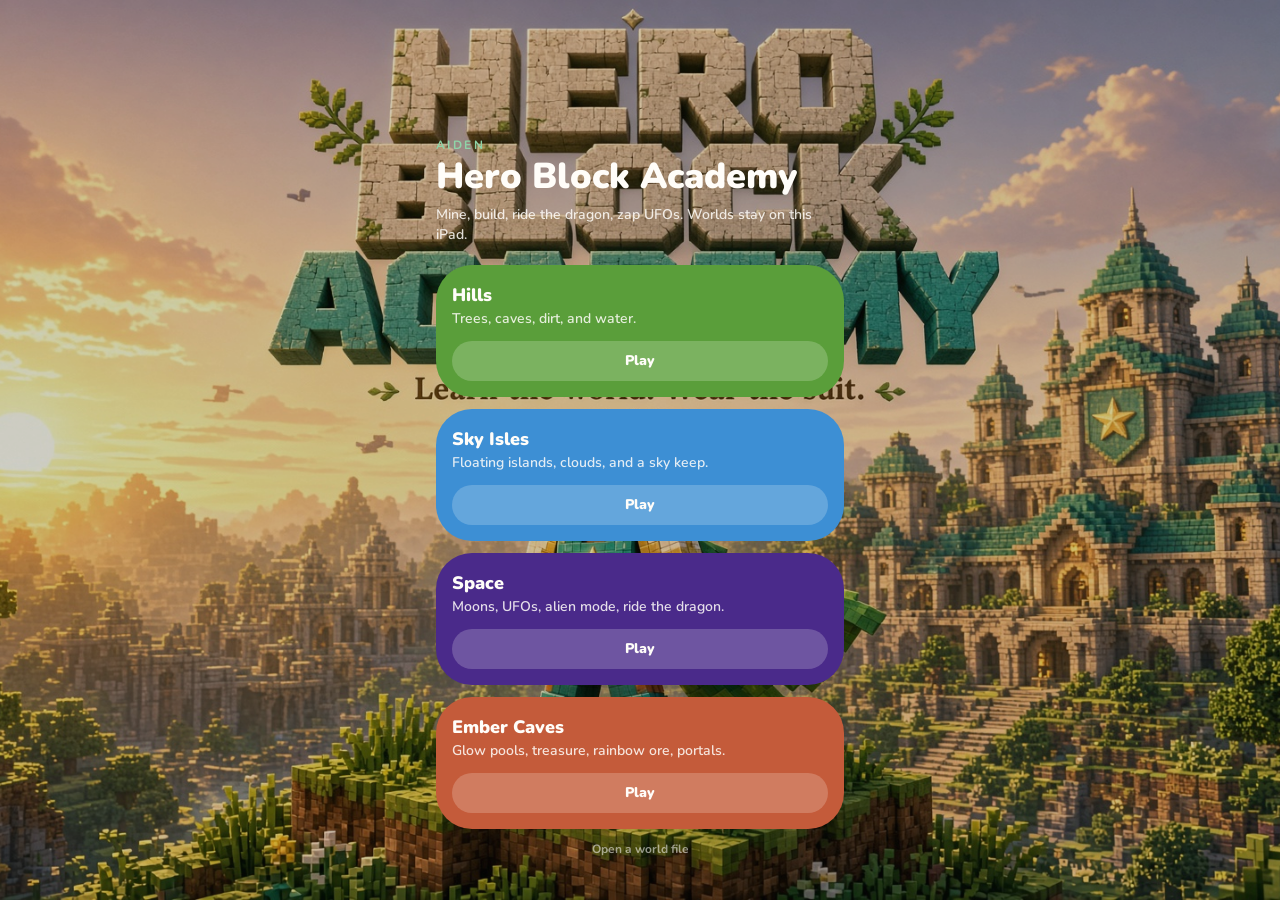
==== commit a2c5092c: "Aiden: Ember Caves, chests, portals, buddy, fireworks" ====
--- a/aiden/index.html
+++ b/aiden/index.html
@@ -9,8 +9,8 @@
     <link rel="manifest" href="./manifest.json" />
     <meta name="theme-color" content="#141c16" />
     <title>Hero Block Academy</title>
-    <script type="module" crossorigin src="./assets/index-sANspQsn.js"></script>
-    <link rel="stylesheet" crossorigin href="./assets/index-Batc4Ajo.css">
+    <script type="module" crossorigin src="./assets/index-C9tBSjbx.js"></script>
+    <link rel="stylesheet" crossorigin href="./assets/index-Y5kAUAFq.css">
   </head>
   <body>
     <div id="root"></div>
--- a/aiden/assets/index-Y5kAUAFq.css
+++ b/aiden/assets/index-Y5kAUAFq.css
@@ -0,0 +1 @@
+@import "https://fonts.googleapis.com/css2?family=Nunito:wght@600;700;800;900&display=swap";@layer components;@layer properties{@supports (((-webkit-hyphens:none)) and (not (margin-trim:inline))) or ((-moz-orient:inline) and (not (color:rgb(from red r g b)))){*,:before,:after,::backdrop{--tw-translate-x:0;--tw-translate-y:0;--tw-translate-z:0;--tw-rotate-x:initial;--tw-rotate-y:initial;--tw-rotate-z:initial;--tw-skew-x:initial;--tw-skew-y:initial;--tw-space-y-reverse:0;--tw-border-style:solid;--tw-gradient-position:initial;--tw-gradient-from:#0000;--tw-gradient-via:#0000;--tw-gradient-to:#0000;--tw-gradient-stops:initial;--tw-gradient-via-stops:initial;--tw-gradient-from-position:0%;--tw-gradient-via-position:50%;--tw-gradient-to-position:100%;--tw-leading:initial;--tw-font-weight:initial;--tw-tracking:initial;--tw-ordinal:initial;--tw-slashed-zero:initial;--tw-numeric-figure:initial;--tw-numeric-spacing:initial;--tw-numeric-fraction:initial;--tw-shadow:0 0 #0000;--tw-shadow-color:initial;--tw-shadow-alpha:100%;--tw-inset-shadow:0 0 #0000;--tw-inset-shadow-color:initial;--tw-inset-shadow-alpha:100%;--tw-ring-color:initial;--tw-ring-shadow:0 0 #0000;--tw-inset-ring-color:initial;--tw-inset-ring-shadow:0 0 #0000;--tw-ring-inset:initial;--tw-ring-offset-width:0px;--tw-ring-offset-color:#fff;--tw-ring-offset-shadow:0 0 #0000;--tw-blur:initial;--tw-brightness:initial;--tw-contrast:initial;--tw-grayscale:initial;--tw-hue-rotate:initial;--tw-invert:initial;--tw-opacity:initial;--tw-saturate:initial;--tw-sepia:initial;--tw-drop-shadow:initial;--tw-drop-shadow-color:initial;--tw-drop-shadow-alpha:100%;--tw-drop-shadow-size:initial;--tw-ease:initial;--tw-scale-x:1;--tw-scale-y:1;--tw-scale-z:1;--tw-animation-delay:0s;--tw-animation-direction:normal;--tw-animation-duration:initial;--tw-animation-fill-mode:none;--tw-animation-iteration-count:1;--tw-enter-blur:0;--tw-enter-opacity:1;--tw-enter-rotate:0;--tw-enter-scale:1;--tw-enter-translate-x:0;--tw-enter-translate-y:0;--tw-exit-blur:0;--tw-exit-opacity:1;--tw-exit-rotate:0;--tw-exit-scale:1;--tw-exit-translate-x:0;--tw-exit-translate-y:0}}}@layer theme{:root,:host{--font-sans:"Nunito", ui-rounded, "Segoe UI", system-ui, sans-serif;--font-serif:ui-serif, Georgia, Cambria, "Times New Roman", Times, serif;--font-mono:ui-monospace, SFMono-Regular, Menlo, Monaco, Consolas, "Liberation Mono", "Courier New", monospace;--color-black:#2b211f;--color-white:#fffdf9;--spacing:.25rem;--container-sm:24rem;--container-md:28rem;--container-lg:32rem;--container-xl:36rem;--container-2xl:42rem;--container-3xl:48rem;--text-xs:.75rem;--text-xs--line-height:calc(1 / .75);--text-sm:.875rem;--text-sm--line-height:calc(1.25 / .875);--text-base:1rem;--text-base--line-height:calc(1.5 / 1);--text-lg:1.125rem;--text-lg--line-height:calc(1.75 / 1.125);--text-xl:1.25rem;--text-xl--line-height:calc(1.75 / 1.25);--text-2xl:1.5rem;--text-2xl--line-height:calc(2 / 1.5);--text-3xl:1.875rem;--text-3xl--line-height:calc(2.25 / 1.875);--text-4xl:2.25rem;--text-4xl--line-height:calc(2.5 / 2.25);--text-5xl:3rem;--text-5xl--line-height:1;--text-6xl:3.75rem;--text-6xl--line-height:1;--text-7xl:4.5rem;--text-7xl--line-height:1;--font-weight-medium:500;--font-weight-semibold:600;--font-weight-bold:700;--font-weight-extrabold:800;--font-weight-black:900;--tracking-tight:-.025em;--tracking-normal:0em;--tracking-wider:.05em;--leading-tight:1.25;--leading-snug:1.375;--leading-relaxed:1.625;--radius-sm:12px;--radius-md:18px;--radius-lg:28px;--radius-xl:36px;--radius-2xl:1rem;--ease-out:cubic-bezier(0, 0, .2, 1);--animate-pulse:pulse 2s cubic-bezier(.4, 0, .6, 1) infinite;--default-font-family:var(--font-sans);--default-mono-font-family:var(--font-mono);--color-paper:#fff6eb;--color-paper-deep:#f3e2cf;--color-ink:#3d2c2a;--color-muted:#8a6f68;--color-surface:#fffdf9;--color-line:#ead6c4;--color-coral:#e85d4c;--color-peach:#ffb48a;--color-sun:#f0c14b;--color-leaf:#5eae6d;--color-sky:#4fb7c8;--color-rose:#e8899a;--color-plum:#8d6bb3;--color-red:#e85d4c;--color-orange:#ef8a3c;--color-yellow:#f0c14b;--color-green:#5eae6d;--color-blue:#4a9fe0;--color-purple:#8d6bb3;--color-pink:#e8899a}}@layer base{*,:after,:before,::backdrop{box-sizing:border-box;border:0 solid;margin:0;padding:0}::file-selector-button{box-sizing:border-box;border:0 solid;margin:0;padding:0}html,:host{-webkit-text-size-adjust:100%;tab-size:4;line-height:1.5;font-family:var(--default-font-family,-apple-system, BlinkMacSystemFont, "Segoe UI", Roboto, "Helvetica Neue", "Noto Sans", Arial, sans-serif, "Apple Color Emoji", "Segoe UI Emoji", "Segoe UI Symbol", "Noto Color Emoji");font-feature-settings:var(--default-font-feature-settings,normal);font-variation-settings:var(--default-font-variation-settings,normal);-webkit-tap-highlight-color:transparent}hr{height:0;color:inherit;border-top-width:1px}abbr:where([title]){-webkit-text-decoration:underline dotted;text-decoration:underline dotted}h1,h2,h3,h4,h5,h6{font-size:inherit;font-weight:inherit}a{color:inherit;-webkit-text-decoration:inherit;-webkit-text-decoration:inherit;-webkit-text-decoration:inherit;-webkit-text-decoration:inherit;text-decoration:inherit}b,strong{font-weight:bolder}code,kbd,samp,pre{font-family:var(--default-mono-font-family,ui-monospace, SFMono-Regular, Menlo, Monaco, Consolas, "Liberation Mono", "Courier New", monospace);font-feature-settings:var(--default-mono-font-feature-settings,normal);font-variation-settings:var(--default-mono-font-variation-settings,normal);font-size:1em}small{font-size:80%}sub,sup{vertical-align:baseline;font-size:75%;line-height:0;position:relative}sub{bottom:-.25em}sup{top:-.5em}table{text-indent:0;border-color:inherit;border-collapse:collapse}:-moz-focusring:where(:not(iframe)){outline:auto}progress{vertical-align:baseline}summary{display:list-item}ol,ul,menu{list-style:none}img,svg,video,canvas,audio,iframe,embed,object{vertical-align:middle;display:block}img,video{max-width:100%;height:auto}button,input,select,optgroup,textarea{font:inherit;font-feature-settings:inherit;font-variation-settings:inherit;letter-spacing:inherit;color:inherit;opacity:1;background-color:#0000;border-radius:0}::file-selector-button{font:inherit;font-feature-settings:inherit;font-variation-settings:inherit;letter-spacing:inherit;color:inherit;opacity:1;background-color:#0000;border-radius:0}:where(select:is([multiple],[size])) optgroup{font-weight:bolder}:where(select:is([multiple],[size])) optgroup option{padding-inline-start:20px}::file-selector-button{margin-inline-end:4px}::placeholder{opacity:1}@supports (not ((-webkit-appearance:-apple-pay-button))) or (contain-intrinsic-size:1px){::placeholder{color:currentColor}@supports (color:color-mix(in lab, red, red)){::placeholder{color:color-mix(in oklab, currentcolor 50%, transparent)}}}textarea{resize:vertical}::-webkit-search-decoration{-webkit-appearance:none}::-webkit-date-and-time-value{min-height:1lh;text-align:inherit}::-webkit-datetime-edit{display:inline-flex}::-webkit-datetime-edit-fields-wrapper{padding:0}::-webkit-datetime-edit{padding-block:0}::-webkit-datetime-edit-year-field{padding-block:0}::-webkit-datetime-edit-month-field{padding-block:0}::-webkit-datetime-edit-day-field{padding-block:0}::-webkit-datetime-edit-hour-field{padding-block:0}::-webkit-datetime-edit-minute-field{padding-block:0}::-webkit-datetime-edit-second-field{padding-block:0}::-webkit-datetime-edit-millisecond-field{padding-block:0}::-webkit-datetime-edit-meridiem-field{padding-block:0}::-webkit-calendar-picker-indicator{line-height:1}:-moz-ui-invalid{box-shadow:none}button,input:where([type=button],[type=reset],[type=submit]){appearance:button}::file-selector-button{appearance:button}::-webkit-inner-spin-button{height:auto}::-webkit-outer-spin-button{height:auto}[hidden]:where(:not([hidden=until-found])){display:none!important}html,body,#app{min-height:100%}html{background:var(--color-paper);color:var(--color-ink)}body{font-family:var(--font-sans);background:var(--color-paper);color:var(--color-ink);-webkit-tap-highlight-color:transparent;-webkit-font-smoothing:antialiased;margin:0}button:not(:disabled),[role=button]:not(:disabled){cursor:pointer}*{box-sizing:border-box}}@layer utilities{.pointer-events-none{pointer-events:none}.visible{visibility:visible}.absolute{position:absolute}.fixed{position:fixed}.relative{position:relative}.static{position:static}.sticky{position:sticky}.inset-0{inset:0}.-top-2{top:calc(var(--spacing) * -2)}.top-0{top:0}.top-1\/2{top:50%}.top-2{top:calc(var(--spacing) * 2)}.top-3{top:calc(var(--spacing) * 3)}.top-10{top:calc(var(--spacing) * 10)}.top-14{top:calc(var(--spacing) * 14)}.top-16{top:calc(var(--spacing) * 16)}.top-20{top:calc(var(--spacing) * 20)}.top-24{top:calc(var(--spacing) * 24)}.top-28{top:calc(var(--spacing) * 28)}.top-\[4\.6rem\]{top:4.6rem}.top-\[4\.8rem\]{top:4.8rem}.top-\[5\.4rem\]{top:5.4rem}.top-\[6\.4rem\]{top:6.4rem}.-right-4{right:calc(var(--spacing) * -4)}.right-0{right:0}.right-3{right:calc(var(--spacing) * 3)}.bottom-2{bottom:calc(var(--spacing) * 2)}.bottom-3{bottom:calc(var(--spacing) * 3)}.bottom-8{bottom:calc(var(--spacing) * 8)}.bottom-16{bottom:calc(var(--spacing) * 16)}.left-0{left:0}.left-1\/2{left:50%}.left-3{left:calc(var(--spacing) * 3)}.z-10{z-index:10}.z-20{z-index:20}.z-30{z-index:30}.z-40{z-index:40}.z-50{z-index:50}.mx-auto{margin-inline:auto}.mt-0\.5{margin-top:calc(var(--spacing) * .5)}.mt-1{margin-top:var(--spacing)}.mt-1\.5{margin-top:calc(var(--spacing) * 1.5)}.mt-2{margin-top:calc(var(--spacing) * 2)}.mt-3{margin-top:calc(var(--spacing) * 3)}.mt-4{margin-top:calc(var(--spacing) * 4)}.mt-5{margin-top:calc(var(--spacing) * 5)}.mt-6{margin-top:calc(var(--spacing) * 6)}.mt-8{margin-top:calc(var(--spacing) * 8)}.mt-10{margin-top:calc(var(--spacing) * 10)}.mr-4{margin-right:calc(var(--spacing) * 4)}.mb-1{margin-bottom:var(--spacing)}.mb-2{margin-bottom:calc(var(--spacing) * 2)}.mb-3{margin-bottom:calc(var(--spacing) * 3)}.mb-4{margin-bottom:calc(var(--spacing) * 4)}.ml-8{margin-left:calc(var(--spacing) * 8)}.block{display:block}.flex{display:flex}.grid{display:grid}.hidden{display:none}.inline{display:inline}.inline-block{display:inline-block}.table{display:table}.aspect-square{aspect-ratio:1}.h-1\.5{height:calc(var(--spacing) * 1.5)}.h-2{height:calc(var(--spacing) * 2)}.h-2\.5{height:calc(var(--spacing) * 2.5)}.h-4{height:calc(var(--spacing) * 4)}.h-5{height:calc(var(--spacing) * 5)}.h-6{height:calc(var(--spacing) * 6)}.h-7{height:calc(var(--spacing) * 7)}.h-8{height:calc(var(--spacing) * 8)}.h-10{height:calc(var(--spacing) * 10)}.h-11{height:calc(var(--spacing) * 11)}.h-12{height:calc(var(--spacing) * 12)}.h-14{height:calc(var(--spacing) * 14)}.h-16{height:calc(var(--spacing) * 16)}.h-20{height:calc(var(--spacing) * 20)}.h-24{height:calc(var(--spacing) * 24)}.h-28{height:calc(var(--spacing) * 28)}.h-40{height:calc(var(--spacing) * 40)}.h-44{height:calc(var(--spacing) * 44)}.h-72{height:calc(var(--spacing) * 72)}.h-\[62vh\]{height:62vh}.h-full{height:100%}.h-px{height:1px}.max-h-28{max-height:calc(var(--spacing) * 28)}.max-h-\[90dvh\]{max-height:90dvh}.min-h-12{min-height:calc(var(--spacing) * 12)}.min-h-14{min-height:calc(var(--spacing) * 14)}.min-h-24{min-height:calc(var(--spacing) * 24)}.min-h-28{min-height:calc(var(--spacing) * 28)}.min-h-32{min-height:calc(var(--spacing) * 32)}.min-h-40{min-height:calc(var(--spacing) * 40)}.min-h-dvh{min-height:100dvh}.w-1\.5{width:calc(var(--spacing) * 1.5)}.w-2\.5{width:calc(var(--spacing) * 2.5)}.w-5{width:calc(var(--spacing) * 5)}.w-6{width:calc(var(--spacing) * 6)}.w-7{width:calc(var(--spacing) * 7)}.w-8{width:calc(var(--spacing) * 8)}.w-10{width:calc(var(--spacing) * 10)}.w-11{width:calc(var(--spacing) * 11)}.w-12{width:calc(var(--spacing) * 12)}.w-14{width:calc(var(--spacing) * 14)}.w-16{width:calc(var(--spacing) * 16)}.w-20{width:calc(var(--spacing) * 20)}.w-44{width:calc(var(--spacing) * 44)}.w-48{width:calc(var(--spacing) * 48)}.w-56{width:calc(var(--spacing) * 56)}.w-full{width:100%}.w-px{width:1px}.max-w-2xl{max-width:var(--container-2xl)}.max-w-3xl{max-width:var(--container-3xl)}.max-w-24{max-width:calc(var(--spacing) * 24)}.max-w-\[20rem\]{max-width:20rem}.max-w-\[220px\]{max-width:220px}.max-w-lg{max-width:var(--container-lg)}.max-w-md{max-width:var(--container-md)}.max-w-sm{max-width:var(--container-sm)}.max-w-xl{max-width:var(--container-xl)}.min-w-4{min-width:calc(var(--spacing) * 4)}.flex-1{flex:1}.shrink-0{flex-shrink:0}.grow{flex-grow:1}.origin-bottom{transform-origin:bottom}.-translate-x-1\/2{--tw-translate-x:calc(calc(1 / 2 * 100%) * -1);translate:var(--tw-translate-x) var(--tw-translate-y)}.-translate-y-1\/2{--tw-translate-y:calc(calc(1 / 2 * 100%) * -1);translate:var(--tw-translate-x) var(--tw-translate-y)}.transform{transform:var(--tw-rotate-x,) var(--tw-rotate-y,) var(--tw-rotate-z,) var(--tw-skew-x,) var(--tw-skew-y,)}.animate-pulse{animation:var(--animate-pulse)}.cursor-pointer{cursor:pointer}.touch-none{touch-action:none}.resize{resize:both}.list-decimal{list-style-type:decimal}.grid-cols-1{grid-template-columns:repeat(1,minmax(0,1fr))}.grid-cols-2{grid-template-columns:repeat(2,minmax(0,1fr))}.grid-cols-3{grid-template-columns:repeat(3,minmax(0,1fr))}.grid-cols-4{grid-template-columns:repeat(4,minmax(0,1fr))}.grid-cols-5{grid-template-columns:repeat(5,minmax(0,1fr))}.grid-cols-9{grid-template-columns:repeat(9,minmax(0,1fr))}.flex-col{flex-direction:column}.flex-wrap{flex-wrap:wrap}.place-items-center{place-items:center}.items-center{align-items:center}.items-end{align-items:flex-end}.items-start{align-items:flex-start}.justify-between{justify-content:space-between}.justify-center{justify-content:center}.justify-end{justify-content:flex-end}.gap-1{gap:var(--spacing)}.gap-1\.5{gap:calc(var(--spacing) * 1.5)}.gap-2{gap:calc(var(--spacing) * 2)}.gap-3{gap:calc(var(--spacing) * 3)}.gap-4{gap:calc(var(--spacing) * 4)}:where(.space-y-1>:not(:last-child)){--tw-space-y-reverse:0;margin-block-start:calc(var(--spacing) * var(--tw-space-y-reverse));margin-block-end:calc(var(--spacing) * calc(1 - var(--tw-space-y-reverse)))}:where(.space-y-1\.5>:not(:last-child)){--tw-space-y-reverse:0;margin-block-start:calc(calc(var(--spacing) * 1.5) * var(--tw-space-y-reverse));margin-block-end:calc(calc(var(--spacing) * 1.5) * calc(1 - var(--tw-space-y-reverse)))}:where(.space-y-2>:not(:last-child)){--tw-space-y-reverse:0;margin-block-start:calc(calc(var(--spacing) * 2) * var(--tw-space-y-reverse));margin-block-end:calc(calc(var(--spacing) * 2) * calc(1 - var(--tw-space-y-reverse)))}:where(.space-y-3>:not(:last-child)){--tw-space-y-reverse:0;margin-block-start:calc(calc(var(--spacing) * 3) * var(--tw-space-y-reverse));margin-block-end:calc(calc(var(--spacing) * 3) * calc(1 - var(--tw-space-y-reverse)))}:where(.space-y-4>:not(:last-child)){--tw-space-y-reverse:0;margin-block-start:calc(calc(var(--spacing) * 4) * var(--tw-space-y-reverse));margin-block-end:calc(calc(var(--spacing) * 4) * calc(1 - var(--tw-space-y-reverse)))}:where(.space-y-5>:not(:last-child)){--tw-space-y-reverse:0;margin-block-start:calc(calc(var(--spacing) * 5) * var(--tw-space-y-reverse));margin-block-end:calc(calc(var(--spacing) * 5) * calc(1 - var(--tw-space-y-reverse)))}.overflow-hidden{overflow:hidden}.overflow-x-auto{overflow-x:auto}.overflow-y-auto{overflow-y:auto}.rounded{border-radius:.25rem}.rounded-2xl{border-radius:var(--radius-2xl)}.rounded-\[16px\]{border-radius:16px}.rounded-\[18px\]{border-radius:18px}.rounded-\[20px\]{border-radius:20px}.rounded-\[22px\]{border-radius:22px}.rounded-\[24px\]{border-radius:24px}.rounded-\[28px\]{border-radius:28px}.rounded-full{border-radius:2147483647px}.rounded-lg{border-radius:var(--radius-lg)}.rounded-md{border-radius:var(--radius-md)}.rounded-sm{border-radius:var(--radius-sm)}.rounded-xl{border-radius:var(--radius-xl)}.rounded-t-2xl{border-top-left-radius:var(--radius-2xl);border-top-right-radius:var(--radius-2xl)}.rounded-b-2xl{border-bottom-right-radius:var(--radius-2xl);border-bottom-left-radius:var(--radius-2xl)}.border{border-style:var(--tw-border-style);border-width:1px}.border-0{border-style:var(--tw-border-style);border-width:0}.border-4{border-style:var(--tw-border-style);border-width:4px}.border-ink{border-color:var(--color-ink)}.border-ink\/25{border-color:#3d2c2a40}@supports (color:color-mix(in lab, red, red)){.border-ink\/25{border-color:color-mix(in oklab, var(--color-ink) 25%, transparent)}}.border-line{border-color:var(--color-line)}.border-surface{border-color:var(--color-surface)}.border-white{border-color:var(--color-white)}.bg-\[\#1b241c\]{background-color:#1b241c}.bg-\[\#1b241c\]\/95{background-color:oklab(24.8654% -.0167204 .0104524/.95)}.bg-\[\#1b1814\]{background-color:#1b1814}.bg-\[\#1c1408\]{background-color:#1c1408}.bg-\[\#1c1814\]{background-color:#1c1814}.bg-\[\#1f2a20\]{background-color:#1f2a20}.bg-\[\#2a241c\]{background-color:#2a241c}.bg-\[\#4a4034\]{background-color:#4a4034}.bg-\[\#5b4fa3\]{background-color:#5b4fa3}.bg-\[\#6a4cff\]{background-color:#6a4cff}.bg-\[\#6a8f42\]{background-color:#6a8f42}.bg-\[\#7cae5a\]{background-color:#7cae5a}.bg-\[\#8b5a3c\]{background-color:#8b5a3c}.bg-\[\#87c6e6\]{background-color:#87c6e6}.bg-\[\#241f1a\]{background-color:#241f1a}.bg-\[\#101810\]{background-color:#101810}.bg-\[\#c45b3a\]{background-color:#c45b3a}.bg-\[\#c47a3a\]{background-color:#c47a3a}.bg-\[\#e8b14a\]{background-color:#e8b14a}.bg-\[\#f4efe6\]{background-color:#f4efe6}.bg-\[\#fff6eb\]{background-color:#fff6eb}.bg-\[var\(--h-accent\)\]{background-color:var(--h-accent)}.bg-\[var\(--h-bg\)\]{background-color:var(--h-bg)}.bg-\[var\(--h-chip\)\]{background-color:var(--h-chip)}.bg-\[var\(--h-ok\)\]{background-color:var(--h-ok)}.bg-\[var\(--h-paper\)\]{background-color:var(--h-paper)}.bg-black\/10{background-color:#2b211f1a}@supports (color:color-mix(in lab, red, red)){.bg-black\/10{background-color:color-mix(in oklab, var(--color-black) 10%, transparent)}}.bg-black\/20{background-color:#2b211f33}@supports (color:color-mix(in lab, red, red)){.bg-black\/20{background-color:color-mix(in oklab, var(--color-black) 20%, transparent)}}.bg-black\/40{background-color:#2b211f66}@supports (color:color-mix(in lab, red, red)){.bg-black\/40{background-color:color-mix(in oklab, var(--color-black) 40%, transparent)}}.bg-black\/45{background-color:#2b211f73}@supports (color:color-mix(in lab, red, red)){.bg-black\/45{background-color:color-mix(in oklab, var(--color-black) 45%, transparent)}}.bg-black\/50{background-color:#2b211f80}@supports (color:color-mix(in lab, red, red)){.bg-black\/50{background-color:color-mix(in oklab, var(--color-black) 50%, transparent)}}.bg-black\/55{background-color:#2b211f8c}@supports (color:color-mix(in lab, red, red)){.bg-black\/55{background-color:color-mix(in oklab, var(--color-black) 55%, transparent)}}.bg-blue{background-color:var(--color-blue)}.bg-coral{background-color:var(--color-coral)}.bg-green{background-color:var(--color-green)}.bg-ink{background-color:var(--color-ink)}.bg-ink\/40{background-color:#3d2c2a66}@supports (color:color-mix(in lab, red, red)){.bg-ink\/40{background-color:color-mix(in oklab, var(--color-ink) 40%, transparent)}}.bg-leaf{background-color:var(--color-leaf)}.bg-orange{background-color:var(--color-orange)}.bg-paper{background-color:var(--color-paper)}.bg-paper-deep{background-color:var(--color-paper-deep)}.bg-peach{background-color:var(--color-peach)}.bg-pink{background-color:var(--color-pink)}.bg-plum{background-color:var(--color-plum)}.bg-purple{background-color:var(--color-purple)}.bg-red{background-color:var(--color-red)}.bg-rose{background-color:var(--color-rose)}.bg-sky{background-color:var(--color-sky)}.bg-sun{background-color:var(--color-sun)}.bg-surface{background-color:var(--color-surface)}.bg-white{background-color:var(--color-white)}.bg-white\/10{background-color:#fffdf91a}@supports (color:color-mix(in lab, red, red)){.bg-white\/10{background-color:color-mix(in oklab, var(--color-white) 10%, transparent)}}.bg-white\/15{background-color:#fffdf926}@supports (color:color-mix(in lab, red, red)){.bg-white\/15{background-color:color-mix(in oklab, var(--color-white) 15%, transparent)}}.bg-white\/20{background-color:#fffdf933}@supports (color:color-mix(in lab, red, red)){.bg-white\/20{background-color:color-mix(in oklab, var(--color-white) 20%, transparent)}}.bg-yellow{background-color:var(--color-yellow)}.bg-gradient-to-b{--tw-gradient-position:to bottom in oklab;background-image:linear-gradient(var(--tw-gradient-stops))}.from-sky{--tw-gradient-from:var(--color-sky);--tw-gradient-stops:var(--tw-gradient-via-stops,var(--tw-gradient-position), var(--tw-gradient-from) var(--tw-gradient-from-position), var(--tw-gradient-to) var(--tw-gradient-to-position))}.to-\[\#d7f3ff\]{--tw-gradient-to:#d7f3ff;--tw-gradient-stops:var(--tw-gradient-via-stops,var(--tw-gradient-position), var(--tw-gradient-from) var(--tw-gradient-from-position), var(--tw-gradient-to) var(--tw-gradient-to-position))}.object-cover{object-fit:cover}.p-1{padding:var(--spacing)}.p-3{padding:calc(var(--spacing) * 3)}.p-4{padding:calc(var(--spacing) * 4)}.p-5{padding:calc(var(--spacing) * 5)}.p-6{padding:calc(var(--spacing) * 6)}.px-1{padding-inline:var(--spacing)}.px-2{padding-inline:calc(var(--spacing) * 2)}.px-3{padding-inline:calc(var(--spacing) * 3)}.px-4{padding-inline:calc(var(--spacing) * 4)}.px-5{padding-inline:calc(var(--spacing) * 5)}.px-6{padding-inline:calc(var(--spacing) * 6)}.py-1{padding-block:var(--spacing)}.py-2{padding-block:calc(var(--spacing) * 2)}.py-2\.5{padding-block:calc(var(--spacing) * 2.5)}.py-3{padding-block:calc(var(--spacing) * 3)}.py-4{padding-block:calc(var(--spacing) * 4)}.py-6{padding-block:calc(var(--spacing) * 6)}.py-8{padding-block:calc(var(--spacing) * 8)}.py-10{padding-block:calc(var(--spacing) * 10)}.py-12{padding-block:calc(var(--spacing) * 12)}.pt-3{padding-top:calc(var(--spacing) * 3)}.pt-8{padding-top:calc(var(--spacing) * 8)}.pt-\[max\(1\.25rem\,env\(safe-area-inset-top\)\)\]{padding-top:max(1.25rem, env(safe-area-inset-top))}.pb-1{padding-bottom:var(--spacing)}.pb-4{padding-bottom:calc(var(--spacing) * 4)}.pb-6{padding-bottom:calc(var(--spacing) * 6)}.pb-10{padding-bottom:calc(var(--spacing) * 10)}.pb-16{padding-bottom:calc(var(--spacing) * 16)}.pl-4{padding-left:calc(var(--spacing) * 4)}.pl-5{padding-left:calc(var(--spacing) * 5)}.text-center{text-align:center}.text-left{text-align:left}.text-right{text-align:right}.font-sans{font-family:var(--font-sans)}.font-serif{font-family:var(--font-serif)}.text-2xl{font-size:var(--text-2xl);line-height:var(--tw-leading,var(--text-2xl--line-height))}.text-3xl{font-size:var(--text-3xl);line-height:var(--tw-leading,var(--text-3xl--line-height))}.text-4xl{font-size:var(--text-4xl);line-height:var(--tw-leading,var(--text-4xl--line-height))}.text-5xl{font-size:var(--text-5xl);line-height:var(--tw-leading,var(--text-5xl--line-height))}.text-6xl{font-size:var(--text-6xl);line-height:var(--tw-leading,var(--text-6xl--line-height))}.text-7xl{font-size:var(--text-7xl);line-height:var(--tw-leading,var(--text-7xl--line-height))}.text-base{font-size:var(--text-base);line-height:var(--tw-leading,var(--text-base--line-height))}.text-lg{font-size:var(--text-lg);line-height:var(--tw-leading,var(--text-lg--line-height))}.text-sm{font-size:var(--text-sm);line-height:var(--tw-leading,var(--text-sm--line-height))}.text-xl{font-size:var(--text-xl);line-height:var(--tw-leading,var(--text-xl--line-height))}.text-xs{font-size:var(--text-xs);line-height:var(--tw-leading,var(--text-xs--line-height))}.text-\[1\.5rem\]{font-size:1.5rem}.text-\[1\.6rem\]{font-size:1.6rem}.text-\[1\.7rem\]{font-size:1.7rem}.text-\[1\.8rem\]{font-size:1.8rem}.text-\[1\.9rem\]{font-size:1.9rem}.text-\[2\.2rem\]{font-size:2.2rem}.text-\[2\.4rem\]{font-size:2.4rem}.text-\[2rem\]{font-size:2rem}.text-\[3rem\]{font-size:3rem}.text-\[10px\]{font-size:10px}.text-\[11px\]{font-size:11px}.leading-none{--tw-leading:1;line-height:1}.leading-relaxed{--tw-leading:var(--leading-relaxed);line-height:var(--leading-relaxed)}.leading-snug{--tw-leading:var(--leading-snug);line-height:var(--leading-snug)}.leading-tight{--tw-leading:var(--leading-tight);line-height:var(--leading-tight)}.font-black{--tw-font-weight:var(--font-weight-black);font-weight:var(--font-weight-black)}.font-bold{--tw-font-weight:var(--font-weight-bold);font-weight:var(--font-weight-bold)}.font-extrabold{--tw-font-weight:var(--font-weight-extrabold);font-weight:var(--font-weight-extrabold)}.font-medium{--tw-font-weight:var(--font-weight-medium);font-weight:var(--font-weight-medium)}.font-semibold{--tw-font-weight:var(--font-weight-semibold);font-weight:var(--font-weight-semibold)}.tracking-\[0\.2em\]{--tw-tracking:.2em;letter-spacing:.2em}.tracking-\[0\.3em\]{--tw-tracking:.3em;letter-spacing:.3em}.tracking-\[0\.4em\]{--tw-tracking:.4em;letter-spacing:.4em}.tracking-\[0\.14em\]{--tw-tracking:.14em;letter-spacing:.14em}.tracking-\[0\.16em\]{--tw-tracking:.16em;letter-spacing:.16em}.tracking-\[0\.18em\]{--tw-tracking:.18em;letter-spacing:.18em}.tracking-\[0\.35em\]{--tw-tracking:.35em;letter-spacing:.35em}.tracking-normal{--tw-tracking:var(--tracking-normal);letter-spacing:var(--tracking-normal)}.tracking-tight{--tw-tracking:var(--tracking-tight);letter-spacing:var(--tracking-tight)}.tracking-wider{--tw-tracking:var(--tracking-wider);letter-spacing:var(--tracking-wider)}.break-words{overflow-wrap:break-word}.break-all{word-break:break-all}.whitespace-pre-wrap{white-space:pre-wrap}.text-\[\#1c1408\]{color:#1c1408}.text-\[\#2a241c\]{color:#2a241c}.text-\[\#3d2c2a\]{color:#3d2c2a}.text-\[\#6b564f\]{color:#6b564f}.text-\[\#6f6a60\]{color:#6f6a60}.text-\[\#7dff9a\]{color:#7dff9a}.text-\[\#8a3a2a\]{color:#8a3a2a}.text-\[\#8a6f68\]{color:#8a6f68}.text-\[\#8fd4a8\]{color:#8fd4a8}.text-\[\#b7aa96\]{color:#b7aa96}.text-\[\#c9b27a\]{color:#c9b27a}.text-\[\#c9c0b0\]{color:#c9c0b0}.text-\[\#e7dfd2\]{color:#e7dfd2}.text-\[\#e8b14a\]{color:#e8b14a}.text-\[\#f4efe4\]{color:#f4efe4}.text-\[\#f4efe6\]{color:#f4efe6}.text-\[var\(--h-accent-fg\)\]{color:var(--h-accent-fg)}.text-\[var\(--h-muted\)\]{color:var(--h-muted)}.text-coral{color:var(--color-coral)}.text-ink{color:var(--color-ink)}.text-ink\/70{color:#3d2c2ab3}@supports (color:color-mix(in lab, red, red)){.text-ink\/70{color:color-mix(in oklab, var(--color-ink) 70%, transparent)}}.text-ink\/80{color:#3d2c2acc}@supports (color:color-mix(in lab, red, red)){.text-ink\/80{color:color-mix(in oklab, var(--color-ink) 80%, transparent)}}.text-muted{color:var(--color-muted)}.text-paper{color:var(--color-paper)}.text-white{color:var(--color-white)}.text-white\/45{color:#fffdf973}@supports (color:color-mix(in lab, red, red)){.text-white\/45{color:color-mix(in oklab, var(--color-white) 45%, transparent)}}.text-white\/50{color:#fffdf980}@supports (color:color-mix(in lab, red, red)){.text-white\/50{color:color-mix(in oklab, var(--color-white) 50%, transparent)}}.text-white\/55{color:#fffdf98c}@supports (color:color-mix(in lab, red, red)){.text-white\/55{color:color-mix(in oklab, var(--color-white) 55%, transparent)}}.text-white\/70{color:#fffdf9b3}@supports (color:color-mix(in lab, red, red)){.text-white\/70{color:color-mix(in oklab, var(--color-white) 70%, transparent)}}.text-white\/80{color:#fffdf9cc}@supports (color:color-mix(in lab, red, red)){.text-white\/80{color:color-mix(in oklab, var(--color-white) 80%, transparent)}}.text-white\/85{color:#fffdf9d9}@supports (color:color-mix(in lab, red, red)){.text-white\/85{color:color-mix(in oklab, var(--color-white) 85%, transparent)}}.capitalize{text-transform:capitalize}.normal-case{text-transform:none}.uppercase{text-transform:uppercase}.tabular-nums{--tw-numeric-spacing:tabular-nums;font-variant-numeric:var(--tw-ordinal,) var(--tw-slashed-zero,) var(--tw-numeric-figure,) var(--tw-numeric-spacing,) var(--tw-numeric-fraction,)}.line-through{text-decoration-line:line-through}.underline{text-decoration-line:underline}.underline-offset-4{text-underline-offset:4px}.accent-coral{accent-color:var(--color-coral)}.opacity-70{opacity:.7}.opacity-80{opacity:.8}.opacity-90{opacity:.9}.shadow-\[var\(--h-shadow\)\]{--tw-shadow:var(--h-shadow);box-shadow:var(--tw-inset-shadow), var(--tw-inset-ring-shadow), var(--tw-ring-offset-shadow), var(--tw-ring-shadow), var(--tw-shadow)}.shadow-inner{--tw-shadow:inset 0 2px 4px 0 var(--tw-shadow-color,#0000000d);box-shadow:var(--tw-inset-shadow), var(--tw-inset-ring-shadow), var(--tw-ring-offset-shadow), var(--tw-ring-shadow), var(--tw-shadow)}.shadow-soft{--tw-shadow:0 10px 24px var(--tw-shadow-color,#3d2c2a1a);box-shadow:var(--tw-inset-shadow), var(--tw-inset-ring-shadow), var(--tw-ring-offset-shadow), var(--tw-ring-shadow), var(--tw-shadow)}.ring-1{--tw-ring-shadow:var(--tw-ring-inset,) 0 0 0 calc(1px + var(--tw-ring-offset-width)) var(--tw-ring-color,currentcolor);box-shadow:var(--tw-inset-shadow), var(--tw-inset-ring-shadow), var(--tw-ring-offset-shadow), var(--tw-ring-shadow), var(--tw-shadow)}.ring-2{--tw-ring-shadow:var(--tw-ring-inset,) 0 0 0 calc(2px + var(--tw-ring-offset-width)) var(--tw-ring-color,currentcolor);box-shadow:var(--tw-inset-shadow), var(--tw-inset-ring-shadow), var(--tw-ring-offset-shadow), var(--tw-ring-shadow), var(--tw-shadow)}.ring-4{--tw-ring-shadow:var(--tw-ring-inset,) 0 0 0 calc(4px + var(--tw-ring-offset-width)) var(--tw-ring-color,currentcolor);box-shadow:var(--tw-inset-shadow), var(--tw-inset-ring-shadow), var(--tw-ring-offset-shadow), var(--tw-ring-shadow), var(--tw-shadow)}.ring-\[var\(--h-line\)\]{--tw-ring-color:var(--h-line)}.ring-\[var\(--h-ok\)\]{--tw-ring-color:var(--h-ok)}.ring-line{--tw-ring-color:var(--color-line)}.ring-rose{--tw-ring-color:var(--color-rose)}.ring-sun{--tw-ring-color:var(--color-sun)}.blur{--tw-blur:blur(8px);filter:var(--tw-blur,) var(--tw-brightness,) var(--tw-contrast,) var(--tw-grayscale,) var(--tw-hue-rotate,) var(--tw-invert,) var(--tw-saturate,) var(--tw-sepia,) var(--tw-drop-shadow,)}.filter{filter:var(--tw-blur,) var(--tw-brightness,) var(--tw-contrast,) var(--tw-grayscale,) var(--tw-hue-rotate,) var(--tw-invert,) var(--tw-saturate,) var(--tw-sepia,) var(--tw-drop-shadow,)}.ease-out{--tw-ease:var(--ease-out);transition-timing-function:var(--ease-out)}.outline-none{--tw-outline-style:none;outline-style:none}.running{animation-play-state:running}@media (hover:hover){.hover\:underline:hover{text-decoration-line:underline}}.focus\:ring-2:focus{--tw-ring-shadow:var(--tw-ring-inset,) 0 0 0 calc(2px + var(--tw-ring-offset-width)) var(--tw-ring-color,currentcolor);box-shadow:var(--tw-inset-shadow), var(--tw-inset-ring-shadow), var(--tw-ring-offset-shadow), var(--tw-ring-shadow), var(--tw-shadow)}.focus\:ring-sky:focus{--tw-ring-color:var(--color-sky)}.active\:scale-90:active{--tw-scale-x:90%;--tw-scale-y:90%;--tw-scale-z:90%;scale:var(--tw-scale-x) var(--tw-scale-y)}.active\:scale-95:active{--tw-scale-x:95%;--tw-scale-y:95%;--tw-scale-z:95%;scale:var(--tw-scale-x) var(--tw-scale-y)}.active\:bg-paper-deep:active{background-color:var(--color-paper-deep)}.disabled\:opacity-35:disabled{opacity:.35}.disabled\:opacity-50:disabled{opacity:.5}.disabled\:opacity-60:disabled{opacity:.6}@media (width>=40rem){.sm\:w-56{width:calc(var(--spacing) * 56)}.sm\:grid-cols-4{grid-template-columns:repeat(4,minmax(0,1fr))}.sm\:items-center{align-items:center}.sm\:px-6{padding-inline:calc(var(--spacing) * 6)}.sm\:text-3xl{font-size:var(--text-3xl);line-height:var(--tw-leading,var(--text-3xl--line-height))}}@media (prefers-color-scheme:dark){.dark\:bg-white\/20{background-color:#fffdf933}@supports (color:color-mix(in lab, red, red)){.dark\:bg-white\/20{background-color:color-mix(in oklab, var(--color-white) 20%, transparent)}}}.\[\&_svg\]\:block svg{display:block}.\[\&_svg\]\:h-auto svg{height:auto}.\[\&_svg\]\:w-full svg{width:100%}}@property --tw-animation-delay{syntax:"*";inherits:false;initial-value:0s}@property --tw-animation-direction{syntax:"*";inherits:false;initial-value:normal}@property --tw-animation-duration{syntax:"*";inherits:false}@property --tw-animation-fill-mode{syntax:"*";inherits:false;initial-value:none}@property --tw-animation-iteration-count{syntax:"*";inherits:false;initial-value:1}@property --tw-enter-blur{syntax:"*";inherits:false;initial-value:0}@property --tw-enter-opacity{syntax:"*";inherits:false;initial-value:1}@property --tw-enter-rotate{syntax:"*";inherits:false;initial-value:0}@property --tw-enter-scale{syntax:"*";inherits:false;initial-value:1}@property --tw-enter-translate-x{syntax:"*";inherits:false;initial-value:0}@property --tw-enter-translate-y{syntax:"*";inherits:false;initial-value:0}@property --tw-exit-blur{syntax:"*";inherits:false;initial-value:0}@property --tw-exit-opacity{syntax:"*";inherits:false;initial-value:1}@property --tw-exit-rotate{syntax:"*";inherits:false;initial-value:0}@property --tw-exit-scale{syntax:"*";inherits:false;initial-value:1}@property --tw-exit-translate-x{syntax:"*";inherits:false;initial-value:0}@property --tw-exit-translate-y{syntax:"*";inherits:false;initial-value:0}.sparkle-bob{animation:2.4s ease-in-out infinite sparkle-bob}.sparkle-giggle{animation:.55s sparkle-giggle}.flower-pop{animation:.35s flower-pop}.bubble-rise{animation:7s linear forwards bubble-rise}.color-wash{animation:.7s forwards color-wash}.sparkle-float:before,.sparkle-float:after{content:"";pointer-events:none;background-image:radial-gradient(#fff7 1.5px,#0000 1.6px);background-size:28px 28px;animation:3s linear infinite twinkle;position:absolute;inset:0}@keyframes sparkle-bob{0%,to{transform:translateY(0)}50%{transform:translateY(-10px)}}@keyframes sparkle-giggle{0%,to{transform:rotate(0)scale(1)}25%{transform:rotate(-8deg)scale(1.06)}75%{transform:rotate(8deg)scale(1.06)}}@keyframes flower-pop{0%{transform:scale(.2)}70%{transform:scale(1.2)}to{transform:scale(1)}}@keyframes bubble-rise{0%{opacity:.95;transform:translateY(20px)}to{opacity:.15;transform:translateY(-70vh)}}@keyframes color-wash{0%{opacity:0}30%{opacity:.85}to{opacity:0}}@keyframes twinkle{0%{transform:translateY(0)}to{transform:translateY(-28px)}}@media (prefers-reduced-motion:reduce){*,:before,:after{transition-duration:.01ms!important;animation-duration:.01ms!important;animation-iteration-count:1!important}}html,body,#root{height:100%;margin:0;overflow:hidden}canvas{display:block;width:100%!important;height:100%!important}@property --tw-translate-x{syntax:"*";inherits:false;initial-value:0}@property --tw-translate-y{syntax:"*";inherits:false;initial-value:0}@property --tw-translate-z{syntax:"*";inherits:false;initial-value:0}@property --tw-rotate-x{syntax:"*";inherits:false}@property --tw-rotate-y{syntax:"*";inherits:false}@property --tw-rotate-z{syntax:"*";inherits:false}@property --tw-skew-x{syntax:"*";inherits:false}@property --tw-skew-y{syntax:"*";inherits:false}@property --tw-space-y-reverse{syntax:"*";inherits:false;initial-value:0}@property --tw-border-style{syntax:"*";inherits:false;initial-value:solid}@property --tw-gradient-position{syntax:"*";inherits:false}@property --tw-gradient-from{syntax:"<color>";inherits:false;initial-value:#0000}@property --tw-gradient-via{syntax:"<color>";inherits:false;initial-value:#0000}@property --tw-gradient-to{syntax:"<color>";inherits:false;initial-value:#0000}@property --tw-gradient-stops{syntax:"*";inherits:false}@property --tw-gradient-via-stops{syntax:"*";inherits:false}@property --tw-gradient-from-position{syntax:"<length-percentage>";inherits:false;initial-value:0%}@property --tw-gradient-via-position{syntax:"<length-percentage>";inherits:false;initial-value:50%}@property --tw-gradient-to-position{syntax:"<length-percentage>";inherits:false;initial-value:100%}@property --tw-leading{syntax:"*";inherits:false}@property --tw-font-weight{syntax:"*";inherits:false}@property --tw-tracking{syntax:"*";inherits:false}@property --tw-ordinal{syntax:"*";inherits:false}@property --tw-slashed-zero{syntax:"*";inherits:false}@property --tw-numeric-figure{syntax:"*";inherits:false}@property --tw-numeric-spacing{syntax:"*";inherits:false}@property --tw-numeric-fraction{syntax:"*";inherits:false}@property --tw-shadow{syntax:"*";inherits:false;initial-value:0 0 #0000}@property --tw-shadow-color{syntax:"*";inherits:false}@property --tw-shadow-alpha{syntax:"<percentage>";inherits:false;initial-value:100%}@property --tw-inset-shadow{syntax:"*";inherits:false;initial-value:0 0 #0000}@property --tw-inset-shadow-color{syntax:"*";inherits:false}@property --tw-inset-shadow-alpha{syntax:"<percentage>";inherits:false;initial-value:100%}@property --tw-ring-color{syntax:"*";inherits:false}@property --tw-ring-shadow{syntax:"*";inherits:false;initial-value:0 0 #0000}@property --tw-inset-ring-color{syntax:"*";inherits:false}@property --tw-inset-ring-shadow{syntax:"*";inherits:false;initial-value:0 0 #0000}@property --tw-ring-inset{syntax:"*";inherits:false}@property --tw-ring-offset-width{syntax:"<length>";inherits:false;initial-value:0}@property --tw-ring-offset-color{syntax:"*";inherits:false;initial-value:#fff}@property --tw-ring-offset-shadow{syntax:"*";inherits:false;initial-value:0 0 #0000}@property --tw-blur{syntax:"*";inherits:false}@property --tw-brightness{syntax:"*";inherits:false}@property --tw-contrast{syntax:"*";inherits:false}@property --tw-grayscale{syntax:"*";inherits:false}@property --tw-hue-rotate{syntax:"*";inherits:false}@property --tw-invert{syntax:"*";inherits:false}@property --tw-opacity{syntax:"*";inherits:false}@property --tw-saturate{syntax:"*";inherits:false}@property --tw-sepia{syntax:"*";inherits:false}@property --tw-drop-shadow{syntax:"*";inherits:false}@property --tw-drop-shadow-color{syntax:"*";inherits:false}@property --tw-drop-shadow-alpha{syntax:"<percentage>";inherits:false;initial-value:100%}@property --tw-drop-shadow-size{syntax:"*";inherits:false}@property --tw-ease{syntax:"*";inherits:false}@property --tw-scale-x{syntax:"*";inherits:false;initial-value:1}@property --tw-scale-y{syntax:"*";inherits:false;initial-value:1}@property --tw-scale-z{syntax:"*";inherits:false;initial-value:1}@keyframes pulse{50%{opacity:.5}}
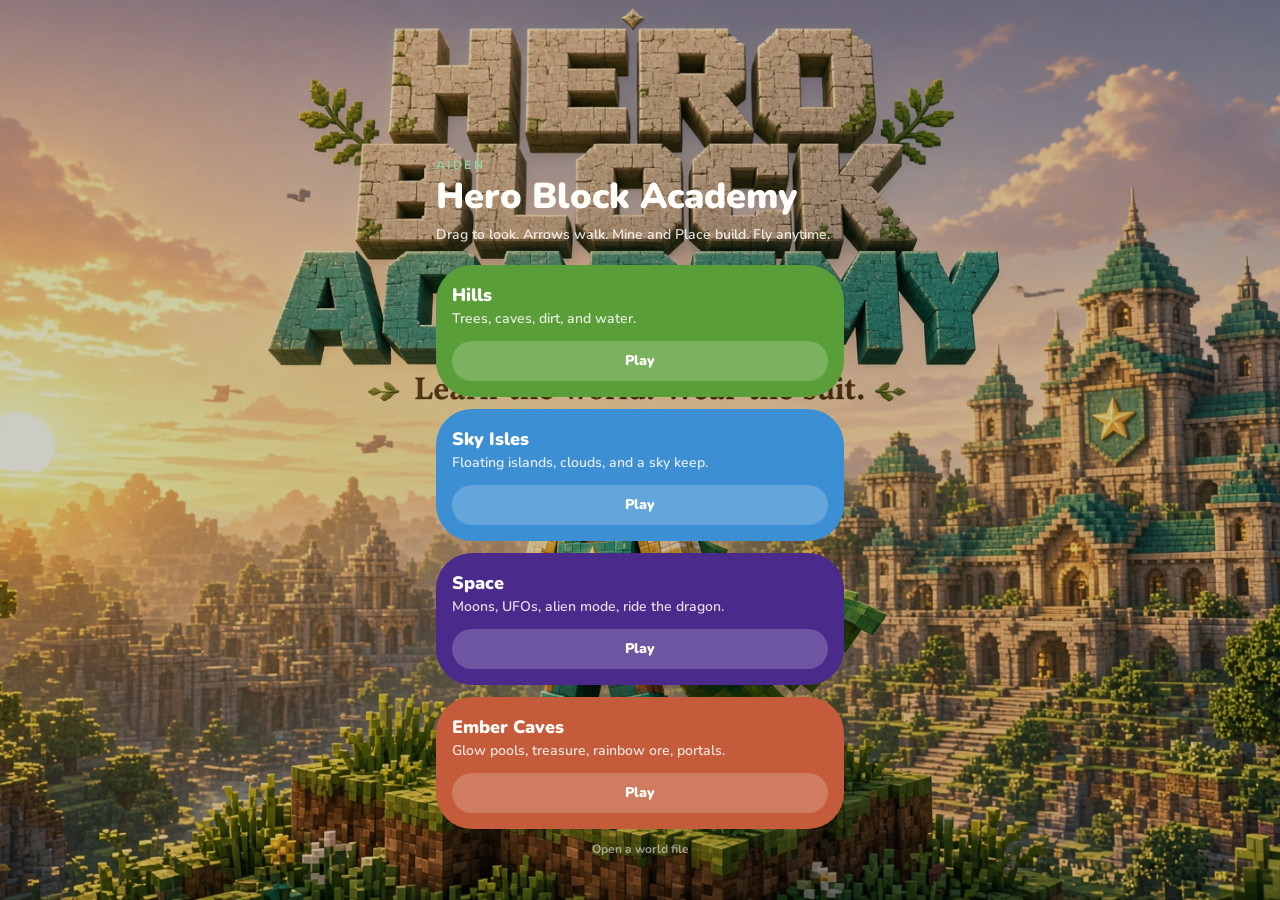
==== commit cedfe8c6: "Quality pass: Hearth theme, Lilly mascot, Aiden controls" ====
--- a/aiden/index.html
+++ b/aiden/index.html
@@ -9,8 +9,8 @@
     <link rel="manifest" href="./manifest.json" />
     <meta name="theme-color" content="#141c16" />
     <title>Hero Block Academy</title>
-    <script type="module" crossorigin src="./assets/index-C9tBSjbx.js"></script>
-    <link rel="stylesheet" crossorigin href="./assets/index-Y5kAUAFq.css">
+    <script type="module" crossorigin src="./assets/index-Cz1G92Fz.js"></script>
+    <link rel="stylesheet" crossorigin href="./assets/index-BlwRezLp.css">
   </head>
   <body>
     <div id="root"></div>
--- a/aiden/assets/index-BlwRezLp.css
+++ b/aiden/assets/index-BlwRezLp.css
@@ -0,0 +1 @@
+@import "https://fonts.googleapis.com/css2?family=Nunito:wght@600;700;800;900&display=swap";@layer components;@layer properties{@supports (((-webkit-hyphens:none)) and (not (margin-trim:inline))) or ((-moz-orient:inline) and (not (color:rgb(from red r g b)))){*,:before,:after,::backdrop{--tw-translate-x:0;--tw-translate-y:0;--tw-translate-z:0;--tw-rotate-x:initial;--tw-rotate-y:initial;--tw-rotate-z:initial;--tw-skew-x:initial;--tw-skew-y:initial;--tw-space-y-reverse:0;--tw-border-style:solid;--tw-gradient-position:initial;--tw-gradient-from:#0000;--tw-gradient-via:#0000;--tw-gradient-to:#0000;--tw-gradient-stops:initial;--tw-gradient-via-stops:initial;--tw-gradient-from-position:0%;--tw-gradient-via-position:50%;--tw-gradient-to-position:100%;--tw-leading:initial;--tw-font-weight:initial;--tw-tracking:initial;--tw-ordinal:initial;--tw-slashed-zero:initial;--tw-numeric-figure:initial;--tw-numeric-spacing:initial;--tw-numeric-fraction:initial;--tw-shadow:0 0 #0000;--tw-shadow-color:initial;--tw-shadow-alpha:100%;--tw-inset-shadow:0 0 #0000;--tw-inset-shadow-color:initial;--tw-inset-shadow-alpha:100%;--tw-ring-color:initial;--tw-ring-shadow:0 0 #0000;--tw-inset-ring-color:initial;--tw-inset-ring-shadow:0 0 #0000;--tw-ring-inset:initial;--tw-ring-offset-width:0px;--tw-ring-offset-color:#fff;--tw-ring-offset-shadow:0 0 #0000;--tw-blur:initial;--tw-brightness:initial;--tw-contrast:initial;--tw-grayscale:initial;--tw-hue-rotate:initial;--tw-invert:initial;--tw-opacity:initial;--tw-saturate:initial;--tw-sepia:initial;--tw-drop-shadow:initial;--tw-drop-shadow-color:initial;--tw-drop-shadow-alpha:100%;--tw-drop-shadow-size:initial;--tw-backdrop-blur:initial;--tw-backdrop-brightness:initial;--tw-backdrop-contrast:initial;--tw-backdrop-grayscale:initial;--tw-backdrop-hue-rotate:initial;--tw-backdrop-invert:initial;--tw-backdrop-opacity:initial;--tw-backdrop-saturate:initial;--tw-backdrop-sepia:initial;--tw-ease:initial;--tw-scale-x:1;--tw-scale-y:1;--tw-scale-z:1;--tw-animation-delay:0s;--tw-animation-direction:normal;--tw-animation-duration:initial;--tw-animation-fill-mode:none;--tw-animation-iteration-count:1;--tw-enter-blur:0;--tw-enter-opacity:1;--tw-enter-rotate:0;--tw-enter-scale:1;--tw-enter-translate-x:0;--tw-enter-translate-y:0;--tw-exit-blur:0;--tw-exit-opacity:1;--tw-exit-rotate:0;--tw-exit-scale:1;--tw-exit-translate-x:0;--tw-exit-translate-y:0}}}@layer theme{:root,:host{--font-sans:"Nunito", ui-rounded, "Segoe UI", system-ui, sans-serif;--font-serif:ui-serif, Georgia, Cambria, "Times New Roman", Times, serif;--font-mono:ui-monospace, SFMono-Regular, Menlo, Monaco, Consolas, "Liberation Mono", "Courier New", monospace;--color-black:#2b211f;--color-white:#fffdf9;--spacing:.25rem;--container-sm:24rem;--container-md:28rem;--container-lg:32rem;--container-xl:36rem;--text-xs:.75rem;--text-xs--line-height:calc(1 / .75);--text-sm:.875rem;--text-sm--line-height:calc(1.25 / .875);--text-base:1rem;--text-base--line-height:calc(1.5 / 1);--text-lg:1.125rem;--text-lg--line-height:calc(1.75 / 1.125);--text-xl:1.25rem;--text-xl--line-height:calc(1.75 / 1.25);--text-2xl:1.5rem;--text-2xl--line-height:calc(2 / 1.5);--text-3xl:1.875rem;--text-3xl--line-height:calc(2.25 / 1.875);--text-4xl:2.25rem;--text-4xl--line-height:calc(2.5 / 2.25);--text-5xl:3rem;--text-5xl--line-height:1;--text-6xl:3.75rem;--text-6xl--line-height:1;--font-weight-medium:500;--font-weight-semibold:600;--font-weight-bold:700;--font-weight-extrabold:800;--font-weight-black:900;--tracking-tight:-.025em;--tracking-normal:0em;--tracking-wider:.05em;--leading-tight:1.25;--leading-snug:1.375;--leading-relaxed:1.625;--radius-md:18px;--radius-lg:28px;--radius-xl:36px;--radius-2xl:1rem;--ease-out:cubic-bezier(0, 0, .2, 1);--animate-pulse:pulse 2s cubic-bezier(.4, 0, .6, 1) infinite;--default-font-family:var(--font-sans);--default-mono-font-family:var(--font-mono);--color-paper:#fff6eb;--color-paper-deep:#f3e2cf;--color-ink:#3d2c2a;--color-muted:#8a6f68;--color-surface:#fffdf9;--color-line:#ead6c4;--color-coral:#e85d4c;--color-peach:#ffb48a;--color-sun:#f0c14b;--color-leaf:#5eae6d;--color-sky:#4fb7c8;--color-rose:#e8899a;--color-plum:#8d6bb3;--color-red:#e85d4c;--color-blue:#4a9fe0}}@layer base{*,:after,:before,::backdrop{box-sizing:border-box;border:0 solid;margin:0;padding:0}::file-selector-button{box-sizing:border-box;border:0 solid;margin:0;padding:0}html,:host{-webkit-text-size-adjust:100%;tab-size:4;line-height:1.5;font-family:var(--default-font-family,-apple-system, BlinkMacSystemFont, "Segoe UI", Roboto, "Helvetica Neue", "Noto Sans", Arial, sans-serif, "Apple Color Emoji", "Segoe UI Emoji", "Segoe UI Symbol", "Noto Color Emoji");font-feature-settings:var(--default-font-feature-settings,normal);font-variation-settings:var(--default-font-variation-settings,normal);-webkit-tap-highlight-color:transparent}hr{height:0;color:inherit;border-top-width:1px}abbr:where([title]){-webkit-text-decoration:underline dotted;text-decoration:underline dotted}h1,h2,h3,h4,h5,h6{font-size:inherit;font-weight:inherit}a{color:inherit;-webkit-text-decoration:inherit;-webkit-text-decoration:inherit;-webkit-text-decoration:inherit;-webkit-text-decoration:inherit;text-decoration:inherit}b,strong{font-weight:bolder}code,kbd,samp,pre{font-family:var(--default-mono-font-family,ui-monospace, SFMono-Regular, Menlo, Monaco, Consolas, "Liberation Mono", "Courier New", monospace);font-feature-settings:var(--default-mono-font-feature-settings,normal);font-variation-settings:var(--default-mono-font-variation-settings,normal);font-size:1em}small{font-size:80%}sub,sup{vertical-align:baseline;font-size:75%;line-height:0;position:relative}sub{bottom:-.25em}sup{top:-.5em}table{text-indent:0;border-color:inherit;border-collapse:collapse}:-moz-focusring:where(:not(iframe)){outline:auto}progress{vertical-align:baseline}summary{display:list-item}ol,ul,menu{list-style:none}img,svg,video,canvas,audio,iframe,embed,object{vertical-align:middle;display:block}img,video{max-width:100%;height:auto}button,input,select,optgroup,textarea{font:inherit;font-feature-settings:inherit;font-variation-settings:inherit;letter-spacing:inherit;color:inherit;opacity:1;background-color:#0000;border-radius:0}::file-selector-button{font:inherit;font-feature-settings:inherit;font-variation-settings:inherit;letter-spacing:inherit;color:inherit;opacity:1;background-color:#0000;border-radius:0}:where(select:is([multiple],[size])) optgroup{font-weight:bolder}:where(select:is([multiple],[size])) optgroup option{padding-inline-start:20px}::file-selector-button{margin-inline-end:4px}::placeholder{opacity:1}@supports (not ((-webkit-appearance:-apple-pay-button))) or (contain-intrinsic-size:1px){::placeholder{color:currentColor}@supports (color:color-mix(in lab, red, red)){::placeholder{color:color-mix(in oklab, currentcolor 50%, transparent)}}}textarea{resize:vertical}::-webkit-search-decoration{-webkit-appearance:none}::-webkit-date-and-time-value{min-height:1lh;text-align:inherit}::-webkit-datetime-edit{display:inline-flex}::-webkit-datetime-edit-fields-wrapper{padding:0}::-webkit-datetime-edit{padding-block:0}::-webkit-datetime-edit-year-field{padding-block:0}::-webkit-datetime-edit-month-field{padding-block:0}::-webkit-datetime-edit-day-field{padding-block:0}::-webkit-datetime-edit-hour-field{padding-block:0}::-webkit-datetime-edit-minute-field{padding-block:0}::-webkit-datetime-edit-second-field{padding-block:0}::-webkit-datetime-edit-millisecond-field{padding-block:0}::-webkit-datetime-edit-meridiem-field{padding-block:0}::-webkit-calendar-picker-indicator{line-height:1}:-moz-ui-invalid{box-shadow:none}button,input:where([type=button],[type=reset],[type=submit]){appearance:button}::file-selector-button{appearance:button}::-webkit-inner-spin-button{height:auto}::-webkit-outer-spin-button{height:auto}[hidden]:where(:not([hidden=until-found])){display:none!important}html,body,#app{min-height:100%}html{background:var(--color-paper);color:var(--color-ink)}body{font-family:var(--font-sans);background:var(--color-paper);color:var(--color-ink);-webkit-tap-highlight-color:transparent;-webkit-font-smoothing:antialiased;margin:0}button:not(:disabled),[role=button]:not(:disabled){cursor:pointer}*{box-sizing:border-box}}@layer utilities{.pointer-events-none{pointer-events:none}.visible{visibility:visible}.absolute{position:absolute}.fixed{position:fixed}.relative{position:relative}.static{position:static}.sticky{position:sticky}.inset-0{inset:0}.-top-2{top:calc(var(--spacing) * -2)}.top-0{top:0}.top-1\/2{top:50%}.top-2{top:calc(var(--spacing) * 2)}.top-3{top:calc(var(--spacing) * 3)}.top-10{top:calc(var(--spacing) * 10)}.top-14{top:calc(var(--spacing) * 14)}.top-16{top:calc(var(--spacing) * 16)}.top-20{top:calc(var(--spacing) * 20)}.top-24{top:calc(var(--spacing) * 24)}.top-28{top:calc(var(--spacing) * 28)}.top-\[4\.6rem\]{top:4.6rem}.top-\[4\.8rem\]{top:4.8rem}.top-\[5\.4rem\]{top:5.4rem}.top-\[6\.4rem\]{top:6.4rem}.-right-4{right:calc(var(--spacing) * -4)}.right-0{right:0}.right-3{right:calc(var(--spacing) * 3)}.bottom-0{bottom:0}.bottom-2{bottom:calc(var(--spacing) * 2)}.bottom-3{bottom:calc(var(--spacing) * 3)}.bottom-8{bottom:calc(var(--spacing) * 8)}.bottom-16{bottom:calc(var(--spacing) * 16)}.left-0{left:0}.left-1\/2{left:50%}.left-3{left:calc(var(--spacing) * 3)}.z-10{z-index:10}.z-20{z-index:20}.z-30{z-index:30}.z-40{z-index:40}.z-50{z-index:50}.mx-auto{margin-inline:auto}.mt-0\.5{margin-top:calc(var(--spacing) * .5)}.mt-1{margin-top:var(--spacing)}.mt-1\.5{margin-top:calc(var(--spacing) * 1.5)}.mt-2{margin-top:calc(var(--spacing) * 2)}.mt-3{margin-top:calc(var(--spacing) * 3)}.mt-4{margin-top:calc(var(--spacing) * 4)}.mt-5{margin-top:calc(var(--spacing) * 5)}.mt-6{margin-top:calc(var(--spacing) * 6)}.mt-8{margin-top:calc(var(--spacing) * 8)}.mr-4{margin-right:calc(var(--spacing) * 4)}.mb-1{margin-bottom:var(--spacing)}.mb-2{margin-bottom:calc(var(--spacing) * 2)}.mb-3{margin-bottom:calc(var(--spacing) * 3)}.ml-8{margin-left:calc(var(--spacing) * 8)}.block{display:block}.flex{display:flex}.grid{display:grid}.hidden{display:none}.inline{display:inline}.inline-block{display:inline-block}.table{display:table}.aspect-square{aspect-ratio:1}.h-2{height:calc(var(--spacing) * 2)}.h-3{height:calc(var(--spacing) * 3)}.h-4{height:calc(var(--spacing) * 4)}.h-5{height:calc(var(--spacing) * 5)}.h-6{height:calc(var(--spacing) * 6)}.h-7{height:calc(var(--spacing) * 7)}.h-8{height:calc(var(--spacing) * 8)}.h-10{height:calc(var(--spacing) * 10)}.h-11{height:calc(var(--spacing) * 11)}.h-12{height:calc(var(--spacing) * 12)}.h-14{height:calc(var(--spacing) * 14)}.h-16{height:calc(var(--spacing) * 16)}.h-20{height:calc(var(--spacing) * 20)}.h-24{height:calc(var(--spacing) * 24)}.h-28{height:calc(var(--spacing) * 28)}.h-40{height:calc(var(--spacing) * 40)}.h-44{height:calc(var(--spacing) * 44)}.h-\[62vh\]{height:62vh}.h-full{height:100%}.h-px{height:1px}.max-h-28{max-height:calc(var(--spacing) * 28)}.max-h-\[90dvh\]{max-height:90dvh}.min-h-10{min-height:calc(var(--spacing) * 10)}.min-h-11{min-height:calc(var(--spacing) * 11)}.min-h-12{min-height:calc(var(--spacing) * 12)}.min-h-14{min-height:calc(var(--spacing) * 14)}.min-h-16{min-height:calc(var(--spacing) * 16)}.min-h-24{min-height:calc(var(--spacing) * 24)}.min-h-28{min-height:calc(var(--spacing) * 28)}.min-h-32{min-height:calc(var(--spacing) * 32)}.min-h-40{min-height:calc(var(--spacing) * 40)}.min-h-\[52vh\]{min-height:52vh}.min-h-\[56vh\]{min-height:56vh}.min-h-dvh{min-height:100dvh}.w-5{width:calc(var(--spacing) * 5)}.w-6{width:calc(var(--spacing) * 6)}.w-7{width:calc(var(--spacing) * 7)}.w-8{width:calc(var(--spacing) * 8)}.w-10{width:calc(var(--spacing) * 10)}.w-11{width:calc(var(--spacing) * 11)}.w-12{width:calc(var(--spacing) * 12)}.w-14{width:calc(var(--spacing) * 14)}.w-16{width:calc(var(--spacing) * 16)}.w-20{width:calc(var(--spacing) * 20)}.w-24{width:calc(var(--spacing) * 24)}.w-44{width:calc(var(--spacing) * 44)}.w-56{width:calc(var(--spacing) * 56)}.w-full{width:100%}.w-px{width:1px}.max-w-24{max-width:calc(var(--spacing) * 24)}.max-w-\[22rem\]{max-width:22rem}.max-w-\[220px\]{max-width:220px}.max-w-lg{max-width:var(--container-lg)}.max-w-md{max-width:var(--container-md)}.max-w-sm{max-width:var(--container-sm)}.max-w-xl{max-width:var(--container-xl)}.min-w-0{min-width:0}.flex-1{flex:1}.shrink-0{flex-shrink:0}.grow{flex-grow:1}.-translate-x-1\/2{--tw-translate-x:calc(calc(1 / 2 * 100%) * -1);translate:var(--tw-translate-x) var(--tw-translate-y)}.-translate-y-1\/2{--tw-translate-y:calc(calc(1 / 2 * 100%) * -1);translate:var(--tw-translate-x) var(--tw-translate-y)}.transform{transform:var(--tw-rotate-x,) var(--tw-rotate-y,) var(--tw-rotate-z,) var(--tw-skew-x,) var(--tw-skew-y,)}.animate-pulse{animation:var(--animate-pulse)}.cursor-pointer{cursor:pointer}.touch-none{touch-action:none}.resize{resize:both}.list-decimal{list-style-type:decimal}.grid-cols-1{grid-template-columns:repeat(1,minmax(0,1fr))}.grid-cols-2{grid-template-columns:repeat(2,minmax(0,1fr))}.grid-cols-3{grid-template-columns:repeat(3,minmax(0,1fr))}.grid-cols-5{grid-template-columns:repeat(5,minmax(0,1fr))}.grid-cols-7{grid-template-columns:repeat(7,minmax(0,1fr))}.grid-cols-9{grid-template-columns:repeat(9,minmax(0,1fr))}.flex-col{flex-direction:column}.flex-wrap{flex-wrap:wrap}.place-items-center{place-items:center}.items-center{align-items:center}.items-end{align-items:flex-end}.items-start{align-items:flex-start}.justify-between{justify-content:space-between}.justify-center{justify-content:center}.justify-end{justify-content:flex-end}.gap-1{gap:var(--spacing)}.gap-1\.5{gap:calc(var(--spacing) * 1.5)}.gap-2{gap:calc(var(--spacing) * 2)}.gap-3{gap:calc(var(--spacing) * 3)}.gap-4{gap:calc(var(--spacing) * 4)}:where(.space-y-1>:not(:last-child)){--tw-space-y-reverse:0;margin-block-start:calc(var(--spacing) * var(--tw-space-y-reverse));margin-block-end:calc(var(--spacing) * calc(1 - var(--tw-space-y-reverse)))}:where(.space-y-2>:not(:last-child)){--tw-space-y-reverse:0;margin-block-start:calc(calc(var(--spacing) * 2) * var(--tw-space-y-reverse));margin-block-end:calc(calc(var(--spacing) * 2) * calc(1 - var(--tw-space-y-reverse)))}:where(.space-y-3>:not(:last-child)){--tw-space-y-reverse:0;margin-block-start:calc(calc(var(--spacing) * 3) * var(--tw-space-y-reverse));margin-block-end:calc(calc(var(--spacing) * 3) * calc(1 - var(--tw-space-y-reverse)))}:where(.space-y-4>:not(:last-child)){--tw-space-y-reverse:0;margin-block-start:calc(calc(var(--spacing) * 4) * var(--tw-space-y-reverse));margin-block-end:calc(calc(var(--spacing) * 4) * calc(1 - var(--tw-space-y-reverse)))}:where(.space-y-5>:not(:last-child)){--tw-space-y-reverse:0;margin-block-start:calc(calc(var(--spacing) * 5) * var(--tw-space-y-reverse));margin-block-end:calc(calc(var(--spacing) * 5) * calc(1 - var(--tw-space-y-reverse)))}.overflow-hidden{overflow:hidden}.overflow-y-auto{overflow-y:auto}.rounded{border-radius:.25rem}.rounded-2xl{border-radius:var(--radius-2xl)}.rounded-\[16px\]{border-radius:16px}.rounded-\[18px\]{border-radius:18px}.rounded-\[20px\]{border-radius:20px}.rounded-\[22px\]{border-radius:22px}.rounded-\[24px\]{border-radius:24px}.rounded-\[28px\]{border-radius:28px}.rounded-\[32px\]{border-radius:32px}.rounded-\[36px\]{border-radius:36px}.rounded-full{border-radius:2147483647px}.rounded-lg{border-radius:var(--radius-lg)}.rounded-md{border-radius:var(--radius-md)}.rounded-xl{border-radius:var(--radius-xl)}.rounded-t-md{border-top-left-radius:var(--radius-md);border-top-right-radius:var(--radius-md)}.border{border-style:var(--tw-border-style);border-width:1px}.border-0{border-style:var(--tw-border-style);border-width:0}.border-t{border-top-style:var(--tw-border-style);border-top-width:1px}.border-\[var\(--h-line\)\]{border-color:var(--h-line)}.border-line{border-color:var(--color-line)}.bg-\[\#1b241c\]{background-color:#1b241c}.bg-\[\#1b241c\]\/95{background-color:oklab(24.8654% -.0167204 .0104524/.95)}.bg-\[\#1b1814\]{background-color:#1b1814}.bg-\[\#1c1408\]{background-color:#1c1408}.bg-\[\#1c1814\]{background-color:#1c1814}.bg-\[\#1f2a20\]{background-color:#1f2a20}.bg-\[\#2a241c\]{background-color:#2a241c}.bg-\[\#4a4034\]{background-color:#4a4034}.bg-\[\#5b4fa3\]{background-color:#5b4fa3}.bg-\[\#6a4cff\]{background-color:#6a4cff}.bg-\[\#6a8f42\]{background-color:#6a8f42}.bg-\[\#7cae5a\]{background-color:#7cae5a}.bg-\[\#87c6e6\]{background-color:#87c6e6}.bg-\[\#241f1a\]{background-color:#241f1a}.bg-\[\#101810\]{background-color:#101810}.bg-\[\#c45b3a\]{background-color:#c45b3a}.bg-\[\#c47a3a\]{background-color:#c47a3a}.bg-\[\#e8b14a\]{background-color:#e8b14a}.bg-\[\#e85d4c\]{background-color:#e85d4c}.bg-\[\#f4efe6\]{background-color:#f4efe6}.bg-\[\#f5c8d4\]{background-color:#f5c8d4}.bg-\[\#fff6eb\]{background-color:#fff6eb}.bg-\[var\(--h-accent\)\],.bg-\[var\(--h-accent\)\]\/40{background-color:var(--h-accent)}@supports (color:color-mix(in lab, red, red)){.bg-\[var\(--h-accent\)\]\/40{background-color:color-mix(in oklab, var(--h-accent) 40%, transparent)}}.bg-\[var\(--h-accent\)\]\/50{background-color:var(--h-accent)}@supports (color:color-mix(in lab, red, red)){.bg-\[var\(--h-accent\)\]\/50{background-color:color-mix(in oklab, var(--h-accent) 50%, transparent)}}.bg-\[var\(--h-bg\)\],.bg-\[var\(--h-bg\)\]\/95{background-color:var(--h-bg)}@supports (color:color-mix(in lab, red, red)){.bg-\[var\(--h-bg\)\]\/95{background-color:color-mix(in oklab, var(--h-bg) 95%, transparent)}}.bg-\[var\(--h-chip\)\]{background-color:var(--h-chip)}.bg-\[var\(--h-ok\)\]{background-color:var(--h-ok)}.bg-\[var\(--h-paper\)\]{background-color:var(--h-paper)}.bg-black\/10{background-color:#2b211f1a}@supports (color:color-mix(in lab, red, red)){.bg-black\/10{background-color:color-mix(in oklab, var(--color-black) 10%, transparent)}}.bg-black\/20{background-color:#2b211f33}@supports (color:color-mix(in lab, red, red)){.bg-black\/20{background-color:color-mix(in oklab, var(--color-black) 20%, transparent)}}.bg-black\/40{background-color:#2b211f66}@supports (color:color-mix(in lab, red, red)){.bg-black\/40{background-color:color-mix(in oklab, var(--color-black) 40%, transparent)}}.bg-black\/45{background-color:#2b211f73}@supports (color:color-mix(in lab, red, red)){.bg-black\/45{background-color:color-mix(in oklab, var(--color-black) 45%, transparent)}}.bg-black\/50{background-color:#2b211f80}@supports (color:color-mix(in lab, red, red)){.bg-black\/50{background-color:color-mix(in oklab, var(--color-black) 50%, transparent)}}.bg-black\/55{background-color:#2b211f8c}@supports (color:color-mix(in lab, red, red)){.bg-black\/55{background-color:color-mix(in oklab, var(--color-black) 55%, transparent)}}.bg-blue{background-color:var(--color-blue)}.bg-coral{background-color:var(--color-coral)}.bg-ink{background-color:var(--color-ink)}.bg-ink\/40{background-color:#3d2c2a66}@supports (color:color-mix(in lab, red, red)){.bg-ink\/40{background-color:color-mix(in oklab, var(--color-ink) 40%, transparent)}}.bg-leaf{background-color:var(--color-leaf)}.bg-paper{background-color:var(--color-paper)}.bg-paper-deep{background-color:var(--color-paper-deep)}.bg-peach{background-color:var(--color-peach)}.bg-plum{background-color:var(--color-plum)}.bg-red{background-color:var(--color-red)}.bg-rose{background-color:var(--color-rose)}.bg-sky{background-color:var(--color-sky)}.bg-sun{background-color:var(--color-sun)}.bg-surface{background-color:var(--color-surface)}.bg-white{background-color:var(--color-white)}.bg-white\/10{background-color:#fffdf91a}@supports (color:color-mix(in lab, red, red)){.bg-white\/10{background-color:color-mix(in oklab, var(--color-white) 10%, transparent)}}.bg-white\/15{background-color:#fffdf926}@supports (color:color-mix(in lab, red, red)){.bg-white\/15{background-color:color-mix(in oklab, var(--color-white) 15%, transparent)}}.bg-white\/20{background-color:#fffdf933}@supports (color:color-mix(in lab, red, red)){.bg-white\/20{background-color:color-mix(in oklab, var(--color-white) 20%, transparent)}}.bg-white\/80{background-color:#fffdf9cc}@supports (color:color-mix(in lab, red, red)){.bg-white\/80{background-color:color-mix(in oklab, var(--color-white) 80%, transparent)}}.bg-gradient-to-b{--tw-gradient-position:to bottom in oklab;background-image:linear-gradient(var(--tw-gradient-stops))}.from-sky{--tw-gradient-from:var(--color-sky);--tw-gradient-stops:var(--tw-gradient-via-stops,var(--tw-gradient-position), var(--tw-gradient-from) var(--tw-gradient-from-position), var(--tw-gradient-to) var(--tw-gradient-to-position))}.to-\[\#d7f3ff\]{--tw-gradient-to:#d7f3ff;--tw-gradient-stops:var(--tw-gradient-via-stops,var(--tw-gradient-position), var(--tw-gradient-from) var(--tw-gradient-from-position), var(--tw-gradient-to) var(--tw-gradient-to-position))}.object-cover{object-fit:cover}.p-1{padding:var(--spacing)}.p-3{padding:calc(var(--spacing) * 3)}.p-4{padding:calc(var(--spacing) * 4)}.p-5{padding:calc(var(--spacing) * 5)}.p-6{padding:calc(var(--spacing) * 6)}.p-8{padding:calc(var(--spacing) * 8)}.px-1{padding-inline:var(--spacing)}.px-2{padding-inline:calc(var(--spacing) * 2)}.px-3{padding-inline:calc(var(--spacing) * 3)}.px-4{padding-inline:calc(var(--spacing) * 4)}.px-5{padding-inline:calc(var(--spacing) * 5)}.px-6{padding-inline:calc(var(--spacing) * 6)}.py-1{padding-block:var(--spacing)}.py-2{padding-block:calc(var(--spacing) * 2)}.py-2\.5{padding-block:calc(var(--spacing) * 2.5)}.py-3{padding-block:calc(var(--spacing) * 3)}.py-4{padding-block:calc(var(--spacing) * 4)}.py-8{padding-block:calc(var(--spacing) * 8)}.py-10{padding-block:calc(var(--spacing) * 10)}.py-12{padding-block:calc(var(--spacing) * 12)}.pt-3{padding-top:calc(var(--spacing) * 3)}.pt-7{padding-top:calc(var(--spacing) * 7)}.pt-\[max\(1\.25rem\,env\(safe-area-inset-top\)\)\]{padding-top:max(1.25rem, env(safe-area-inset-top))}.pb-4{padding-bottom:calc(var(--spacing) * 4)}.pb-6{padding-bottom:calc(var(--spacing) * 6)}.pb-10{padding-bottom:calc(var(--spacing) * 10)}.pb-16{padding-bottom:calc(var(--spacing) * 16)}.pb-\[max\(0\.6rem\,env\(safe-area-inset-bottom\)\)\]{padding-bottom:max(.6rem, env(safe-area-inset-bottom))}.pl-4{padding-left:calc(var(--spacing) * 4)}.pl-5{padding-left:calc(var(--spacing) * 5)}.text-center{text-align:center}.text-left{text-align:left}.text-right{text-align:right}.font-sans{font-family:var(--font-sans)}.font-serif{font-family:var(--font-serif)}.text-2xl{font-size:var(--text-2xl);line-height:var(--tw-leading,var(--text-2xl--line-height))}.text-3xl{font-size:var(--text-3xl);line-height:var(--tw-leading,var(--text-3xl--line-height))}.text-4xl{font-size:var(--text-4xl);line-height:var(--tw-leading,var(--text-4xl--line-height))}.text-5xl{font-size:var(--text-5xl);line-height:var(--tw-leading,var(--text-5xl--line-height))}.text-6xl{font-size:var(--text-6xl);line-height:var(--tw-leading,var(--text-6xl--line-height))}.text-base{font-size:var(--text-base);line-height:var(--tw-leading,var(--text-base--line-height))}.text-lg{font-size:var(--text-lg);line-height:var(--tw-leading,var(--text-lg--line-height))}.text-sm{font-size:var(--text-sm);line-height:var(--tw-leading,var(--text-sm--line-height))}.text-xl{font-size:var(--text-xl);line-height:var(--tw-leading,var(--text-xl--line-height))}.text-xs{font-size:var(--text-xs);line-height:var(--tw-leading,var(--text-xs--line-height))}.text-\[1\.5rem\]{font-size:1.5rem}.text-\[1\.6rem\]{font-size:1.6rem}.text-\[1\.7rem\]{font-size:1.7rem}.text-\[1\.8rem\]{font-size:1.8rem}.text-\[1\.9rem\]{font-size:1.9rem}.text-\[1\.55rem\]{font-size:1.55rem}.text-\[2\.2rem\]{font-size:2.2rem}.text-\[2\.4rem\]{font-size:2.4rem}.text-\[2\.35rem\]{font-size:2.35rem}.text-\[2rem\]{font-size:2rem}.text-\[3rem\]{font-size:3rem}.text-\[10px\]{font-size:10px}.text-\[11px\]{font-size:11px}.text-\[12px\]{font-size:12px}.text-\[15px\]{font-size:15px}.leading-none{--tw-leading:1;line-height:1}.leading-relaxed{--tw-leading:var(--leading-relaxed);line-height:var(--leading-relaxed)}.leading-snug{--tw-leading:var(--leading-snug);line-height:var(--leading-snug)}.leading-tight{--tw-leading:var(--leading-tight);line-height:var(--leading-tight)}.font-black{--tw-font-weight:var(--font-weight-black);font-weight:var(--font-weight-black)}.font-bold{--tw-font-weight:var(--font-weight-bold);font-weight:var(--font-weight-bold)}.font-extrabold{--tw-font-weight:var(--font-weight-extrabold);font-weight:var(--font-weight-extrabold)}.font-medium{--tw-font-weight:var(--font-weight-medium);font-weight:var(--font-weight-medium)}.font-semibold{--tw-font-weight:var(--font-weight-semibold);font-weight:var(--font-weight-semibold)}.tracking-\[0\.2em\]{--tw-tracking:.2em;letter-spacing:.2em}.tracking-\[0\.3em\]{--tw-tracking:.3em;letter-spacing:.3em}.tracking-\[0\.4em\]{--tw-tracking:.4em;letter-spacing:.4em}.tracking-\[0\.12em\]{--tw-tracking:.12em;letter-spacing:.12em}.tracking-\[0\.14em\]{--tw-tracking:.14em;letter-spacing:.14em}.tracking-\[0\.16em\]{--tw-tracking:.16em;letter-spacing:.16em}.tracking-\[0\.18em\]{--tw-tracking:.18em;letter-spacing:.18em}.tracking-\[0\.35em\]{--tw-tracking:.35em;letter-spacing:.35em}.tracking-normal{--tw-tracking:var(--tracking-normal);letter-spacing:var(--tracking-normal)}.tracking-tight{--tw-tracking:var(--tracking-tight);letter-spacing:var(--tracking-tight)}.tracking-wider{--tw-tracking:var(--tracking-wider);letter-spacing:var(--tracking-wider)}.break-words{overflow-wrap:break-word}.break-all{word-break:break-all}.whitespace-pre-wrap{white-space:pre-wrap}.text-\[\#1c1408\]{color:#1c1408}.text-\[\#2a241c\]{color:#2a241c}.text-\[\#3d2c2a\]{color:#3d2c2a}.text-\[\#6b564f\]{color:#6b564f}.text-\[\#6f6a60\]{color:#6f6a60}.text-\[\#7dff9a\]{color:#7dff9a}.text-\[\#8a3a2a\]{color:#8a3a2a}.text-\[\#8a6f68\]{color:#8a6f68}.text-\[\#8fd4a8\]{color:#8fd4a8}.text-\[\#b7aa96\]{color:#b7aa96}.text-\[\#c9b27a\]{color:#c9b27a}.text-\[\#c9c0b0\]{color:#c9c0b0}.text-\[\#e7dfd2\]{color:#e7dfd2}.text-\[\#e8b14a\]{color:#e8b14a}.text-\[\#f4efe4\]{color:#f4efe4}.text-\[\#f4efe6\]{color:#f4efe6}.text-\[var\(--h-accent-fg\)\]{color:var(--h-accent-fg)}.text-\[var\(--h-muted\)\]{color:var(--h-muted)}.text-coral{color:var(--color-coral)}.text-ink{color:var(--color-ink)}.text-ink\/70{color:#3d2c2ab3}@supports (color:color-mix(in lab, red, red)){.text-ink\/70{color:color-mix(in oklab, var(--color-ink) 70%, transparent)}}.text-ink\/80{color:#3d2c2acc}@supports (color:color-mix(in lab, red, red)){.text-ink\/80{color:color-mix(in oklab, var(--color-ink) 80%, transparent)}}.text-muted{color:var(--color-muted)}.text-paper{color:var(--color-paper)}.text-white{color:var(--color-white)}.text-white\/45{color:#fffdf973}@supports (color:color-mix(in lab, red, red)){.text-white\/45{color:color-mix(in oklab, var(--color-white) 45%, transparent)}}.text-white\/50{color:#fffdf980}@supports (color:color-mix(in lab, red, red)){.text-white\/50{color:color-mix(in oklab, var(--color-white) 50%, transparent)}}.text-white\/55{color:#fffdf98c}@supports (color:color-mix(in lab, red, red)){.text-white\/55{color:color-mix(in oklab, var(--color-white) 55%, transparent)}}.text-white\/70{color:#fffdf9b3}@supports (color:color-mix(in lab, red, red)){.text-white\/70{color:color-mix(in oklab, var(--color-white) 70%, transparent)}}.text-white\/75{color:#fffdf9bf}@supports (color:color-mix(in lab, red, red)){.text-white\/75{color:color-mix(in oklab, var(--color-white) 75%, transparent)}}.text-white\/80{color:#fffdf9cc}@supports (color:color-mix(in lab, red, red)){.text-white\/80{color:color-mix(in oklab, var(--color-white) 80%, transparent)}}.text-white\/85{color:#fffdf9d9}@supports (color:color-mix(in lab, red, red)){.text-white\/85{color:color-mix(in oklab, var(--color-white) 85%, transparent)}}.capitalize{text-transform:capitalize}.normal-case{text-transform:none}.uppercase{text-transform:uppercase}.tabular-nums{--tw-numeric-spacing:tabular-nums;font-variant-numeric:var(--tw-ordinal,) var(--tw-slashed-zero,) var(--tw-numeric-figure,) var(--tw-numeric-spacing,) var(--tw-numeric-fraction,)}.line-through{text-decoration-line:line-through}.underline{text-decoration-line:underline}.underline-offset-4{text-underline-offset:4px}.accent-coral{accent-color:var(--color-coral)}.opacity-70{opacity:.7}.opacity-80{opacity:.8}.opacity-90{opacity:.9}.shadow-\[var\(--h-shadow\)\]{--tw-shadow:var(--h-shadow);box-shadow:var(--tw-inset-shadow), var(--tw-inset-ring-shadow), var(--tw-ring-offset-shadow), var(--tw-ring-shadow), var(--tw-shadow)}.shadow-inner{--tw-shadow:inset 0 2px 4px 0 var(--tw-shadow-color,#0000000d);box-shadow:var(--tw-inset-shadow), var(--tw-inset-ring-shadow), var(--tw-ring-offset-shadow), var(--tw-ring-shadow), var(--tw-shadow)}.shadow-soft{--tw-shadow:0 10px 24px var(--tw-shadow-color,#3d2c2a1a);box-shadow:var(--tw-inset-shadow), var(--tw-inset-ring-shadow), var(--tw-ring-offset-shadow), var(--tw-ring-shadow), var(--tw-shadow)}.ring,.ring-1{--tw-ring-shadow:var(--tw-ring-inset,) 0 0 0 calc(1px + var(--tw-ring-offset-width)) var(--tw-ring-color,currentcolor);box-shadow:var(--tw-inset-shadow), var(--tw-inset-ring-shadow), var(--tw-ring-offset-shadow), var(--tw-ring-shadow), var(--tw-shadow)}.ring-2{--tw-ring-shadow:var(--tw-ring-inset,) 0 0 0 calc(2px + var(--tw-ring-offset-width)) var(--tw-ring-color,currentcolor);box-shadow:var(--tw-inset-shadow), var(--tw-inset-ring-shadow), var(--tw-ring-offset-shadow), var(--tw-ring-shadow), var(--tw-shadow)}.ring-4{--tw-ring-shadow:var(--tw-ring-inset,) 0 0 0 calc(4px + var(--tw-ring-offset-width)) var(--tw-ring-color,currentcolor);box-shadow:var(--tw-inset-shadow), var(--tw-inset-ring-shadow), var(--tw-ring-offset-shadow), var(--tw-ring-shadow), var(--tw-shadow)}.ring-\[var\(--h-line\)\]{--tw-ring-color:var(--h-line)}.ring-\[var\(--h-ok\)\]{--tw-ring-color:var(--h-ok)}.ring-line{--tw-ring-color:var(--color-line)}.ring-rose{--tw-ring-color:var(--color-rose)}.ring-sun{--tw-ring-color:var(--color-sun)}.blur{--tw-blur:blur(8px);filter:var(--tw-blur,) var(--tw-brightness,) var(--tw-contrast,) var(--tw-grayscale,) var(--tw-hue-rotate,) var(--tw-invert,) var(--tw-saturate,) var(--tw-sepia,) var(--tw-drop-shadow,)}.backdrop-blur{--tw-backdrop-blur:blur(8px);-webkit-backdrop-filter:var(--tw-backdrop-blur,) var(--tw-backdrop-brightness,) var(--tw-backdrop-contrast,) var(--tw-backdrop-grayscale,) var(--tw-backdrop-hue-rotate,) var(--tw-backdrop-invert,) var(--tw-backdrop-opacity,) var(--tw-backdrop-saturate,) var(--tw-backdrop-sepia,);backdrop-filter:var(--tw-backdrop-blur,) var(--tw-backdrop-brightness,) var(--tw-backdrop-contrast,) var(--tw-backdrop-grayscale,) var(--tw-backdrop-hue-rotate,) var(--tw-backdrop-invert,) var(--tw-backdrop-opacity,) var(--tw-backdrop-saturate,) var(--tw-backdrop-sepia,)}.ease-out{--tw-ease:var(--ease-out);transition-timing-function:var(--ease-out)}.outline-none{--tw-outline-style:none;outline-style:none}.running{animation-play-state:running}@media (hover:hover){.hover\:underline:hover{text-decoration-line:underline}}.active\:scale-95:active{--tw-scale-x:95%;--tw-scale-y:95%;--tw-scale-z:95%;scale:var(--tw-scale-x) var(--tw-scale-y)}.disabled\:opacity-35:disabled{opacity:.35}.disabled\:opacity-50:disabled{opacity:.5}.disabled\:opacity-60:disabled{opacity:.6}@media (width>=40rem){.sm\:items-center{align-items:center}}@media (prefers-color-scheme:dark){.dark\:bg-white\/20{background-color:#fffdf933}@supports (color:color-mix(in lab, red, red)){.dark\:bg-white\/20{background-color:color-mix(in oklab, var(--color-white) 20%, transparent)}}}.\[\&_svg\]\:block svg{display:block}.\[\&_svg\]\:h-auto svg{height:auto}.\[\&_svg\]\:w-full svg{width:100%}}@property --tw-animation-delay{syntax:"*";inherits:false;initial-value:0s}@property --tw-animation-direction{syntax:"*";inherits:false;initial-value:normal}@property --tw-animation-duration{syntax:"*";inherits:false}@property --tw-animation-fill-mode{syntax:"*";inherits:false;initial-value:none}@property --tw-animation-iteration-count{syntax:"*";inherits:false;initial-value:1}@property --tw-enter-blur{syntax:"*";inherits:false;initial-value:0}@property --tw-enter-opacity{syntax:"*";inherits:false;initial-value:1}@property --tw-enter-rotate{syntax:"*";inherits:false;initial-value:0}@property --tw-enter-scale{syntax:"*";inherits:false;initial-value:1}@property --tw-enter-translate-x{syntax:"*";inherits:false;initial-value:0}@property --tw-enter-translate-y{syntax:"*";inherits:false;initial-value:0}@property --tw-exit-blur{syntax:"*";inherits:false;initial-value:0}@property --tw-exit-opacity{syntax:"*";inherits:false;initial-value:1}@property --tw-exit-rotate{syntax:"*";inherits:false;initial-value:0}@property --tw-exit-scale{syntax:"*";inherits:false;initial-value:1}@property --tw-exit-translate-x{syntax:"*";inherits:false;initial-value:0}@property --tw-exit-translate-y{syntax:"*";inherits:false;initial-value:0}.sparkle-bob{animation:2.4s ease-in-out infinite sparkle-bob}.sparkle-giggle{animation:.55s sparkle-giggle}.flower-pop{animation:.35s flower-pop}.bubble-rise{animation:7s linear forwards bubble-rise}.color-wash{animation:.7s forwards color-wash}.sparkle-float:before,.sparkle-float:after{content:"";pointer-events:none;background-image:radial-gradient(#fff7 1.5px,#0000 1.6px);background-size:28px 28px;animation:3s linear infinite twinkle;position:absolute;inset:0}@keyframes sparkle-bob{0%,to{transform:translateY(0)}50%{transform:translateY(-10px)}}@keyframes sparkle-giggle{0%,to{transform:rotate(0)scale(1)}25%{transform:rotate(-8deg)scale(1.06)}75%{transform:rotate(8deg)scale(1.06)}}@keyframes flower-pop{0%{transform:scale(.2)}70%{transform:scale(1.2)}to{transform:scale(1)}}@keyframes bubble-rise{0%{opacity:.95;transform:translateY(20px)}to{opacity:.15;transform:translateY(-70vh)}}@keyframes color-wash{0%{opacity:0}30%{opacity:.85}to{opacity:0}}@keyframes twinkle{0%{transform:translateY(0)}to{transform:translateY(-28px)}}@media (prefers-reduced-motion:reduce){*,:before,:after{transition-duration:.01ms!important;animation-duration:.01ms!important;animation-iteration-count:1!important}}html,body,#root{height:100%;margin:0;overflow:hidden}canvas{display:block;width:100%!important;height:100%!important}@property --tw-translate-x{syntax:"*";inherits:false;initial-value:0}@property --tw-translate-y{syntax:"*";inherits:false;initial-value:0}@property --tw-translate-z{syntax:"*";inherits:false;initial-value:0}@property --tw-rotate-x{syntax:"*";inherits:false}@property --tw-rotate-y{syntax:"*";inherits:false}@property --tw-rotate-z{syntax:"*";inherits:false}@property --tw-skew-x{syntax:"*";inherits:false}@property --tw-skew-y{syntax:"*";inherits:false}@property --tw-space-y-reverse{syntax:"*";inherits:false;initial-value:0}@property --tw-border-style{syntax:"*";inherits:false;initial-value:solid}@property --tw-gradient-position{syntax:"*";inherits:false}@property --tw-gradient-from{syntax:"<color>";inherits:false;initial-value:#0000}@property --tw-gradient-via{syntax:"<color>";inherits:false;initial-value:#0000}@property --tw-gradient-to{syntax:"<color>";inherits:false;initial-value:#0000}@property --tw-gradient-stops{syntax:"*";inherits:false}@property --tw-gradient-via-stops{syntax:"*";inherits:false}@property --tw-gradient-from-position{syntax:"<length-percentage>";inherits:false;initial-value:0%}@property --tw-gradient-via-position{syntax:"<length-percentage>";inherits:false;initial-value:50%}@property --tw-gradient-to-position{syntax:"<length-percentage>";inherits:false;initial-value:100%}@property --tw-leading{syntax:"*";inherits:false}@property --tw-font-weight{syntax:"*";inherits:false}@property --tw-tracking{syntax:"*";inherits:false}@property --tw-ordinal{syntax:"*";inherits:false}@property --tw-slashed-zero{syntax:"*";inherits:false}@property --tw-numeric-figure{syntax:"*";inherits:false}@property --tw-numeric-spacing{syntax:"*";inherits:false}@property --tw-numeric-fraction{syntax:"*";inherits:false}@property --tw-shadow{syntax:"*";inherits:false;initial-value:0 0 #0000}@property --tw-shadow-color{syntax:"*";inherits:false}@property --tw-shadow-alpha{syntax:"<percentage>";inherits:false;initial-value:100%}@property --tw-inset-shadow{syntax:"*";inherits:false;initial-value:0 0 #0000}@property --tw-inset-shadow-color{syntax:"*";inherits:false}@property --tw-inset-shadow-alpha{syntax:"<percentage>";inherits:false;initial-value:100%}@property --tw-ring-color{syntax:"*";inherits:false}@property --tw-ring-shadow{syntax:"*";inherits:false;initial-value:0 0 #0000}@property --tw-inset-ring-color{syntax:"*";inherits:false}@property --tw-inset-ring-shadow{syntax:"*";inherits:false;initial-value:0 0 #0000}@property --tw-ring-inset{syntax:"*";inherits:false}@property --tw-ring-offset-width{syntax:"<length>";inherits:false;initial-value:0}@property --tw-ring-offset-color{syntax:"*";inherits:false;initial-value:#fff}@property --tw-ring-offset-shadow{syntax:"*";inherits:false;initial-value:0 0 #0000}@property --tw-blur{syntax:"*";inherits:false}@property --tw-brightness{syntax:"*";inherits:false}@property --tw-contrast{syntax:"*";inherits:false}@property --tw-grayscale{syntax:"*";inherits:false}@property --tw-hue-rotate{syntax:"*";inherits:false}@property --tw-invert{syntax:"*";inherits:false}@property --tw-opacity{syntax:"*";inherits:false}@property --tw-saturate{syntax:"*";inherits:false}@property --tw-sepia{syntax:"*";inherits:false}@property --tw-drop-shadow{syntax:"*";inherits:false}@property --tw-drop-shadow-color{syntax:"*";inherits:false}@property --tw-drop-shadow-alpha{syntax:"<percentage>";inherits:false;initial-value:100%}@property --tw-drop-shadow-size{syntax:"*";inherits:false}@property --tw-backdrop-blur{syntax:"*";inherits:false}@property --tw-backdrop-brightness{syntax:"*";inherits:false}@property --tw-backdrop-contrast{syntax:"*";inherits:false}@property --tw-backdrop-grayscale{syntax:"*";inherits:false}@property --tw-backdrop-hue-rotate{syntax:"*";inherits:false}@property --tw-backdrop-invert{syntax:"*";inherits:false}@property --tw-backdrop-opacity{syntax:"*";inherits:false}@property --tw-backdrop-saturate{syntax:"*";inherits:false}@property --tw-backdrop-sepia{syntax:"*";inherits:false}@property --tw-ease{syntax:"*";inherits:false}@property --tw-scale-x{syntax:"*";inherits:false;initial-value:1}@property --tw-scale-y{syntax:"*";inherits:false;initial-value:1}@property --tw-scale-z{syntax:"*";inherits:false;initial-value:1}@keyframes pulse{50%{opacity:.5}}
